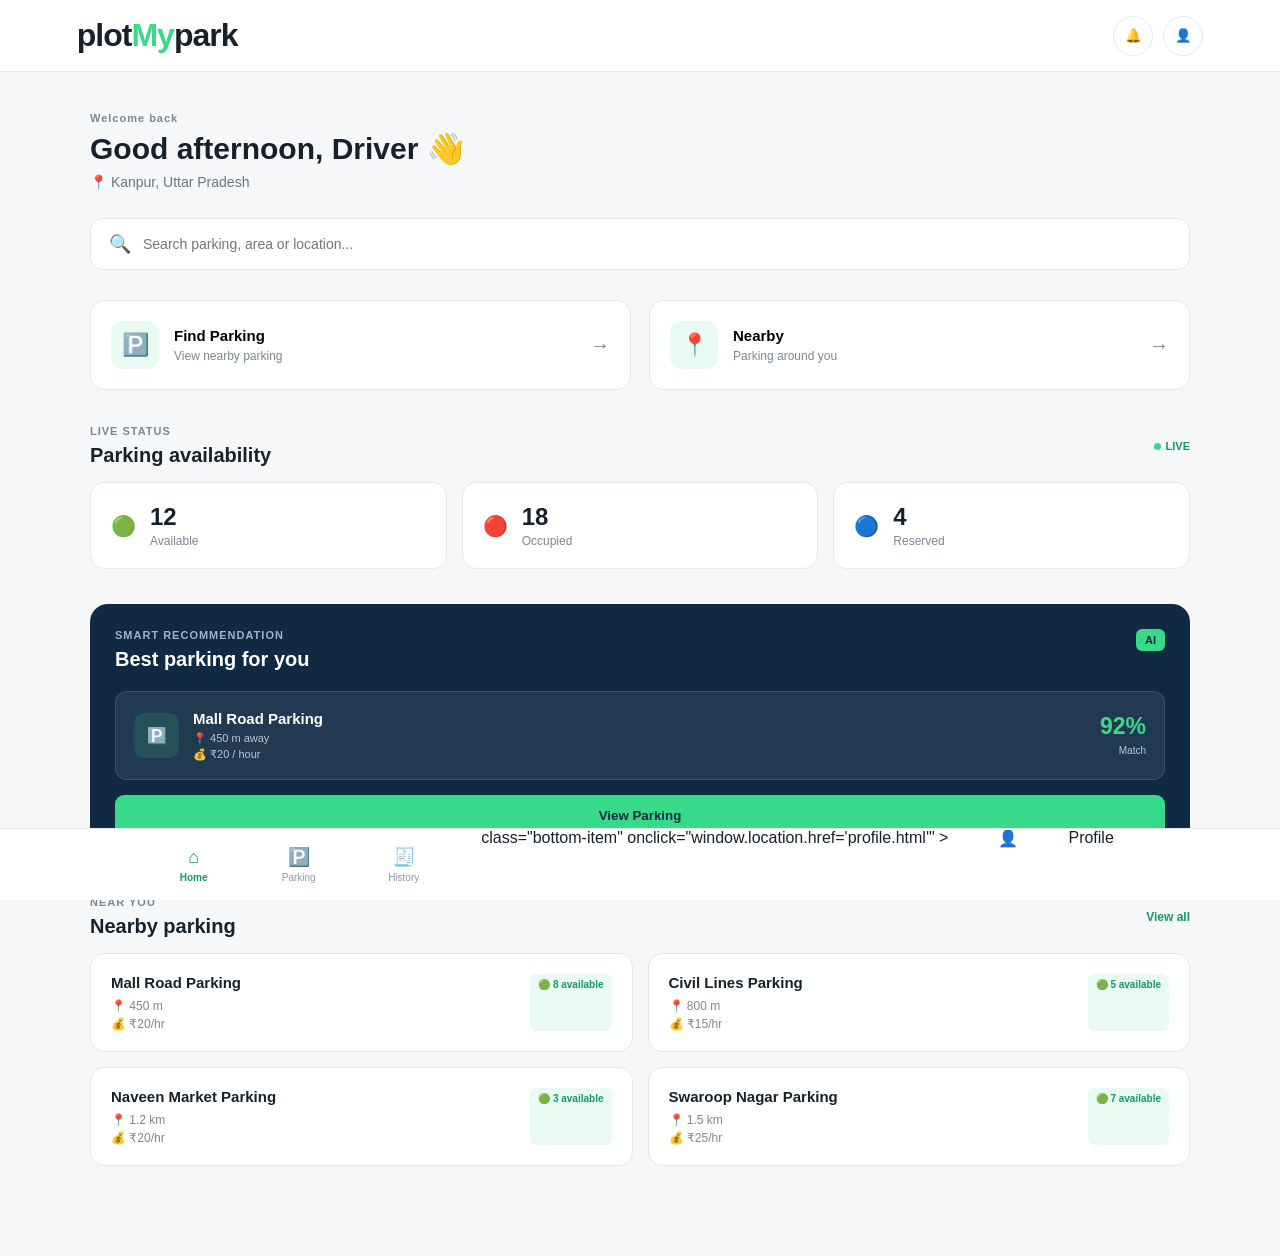
==== home.html @ 71b9c875 "Initial plotMypark frontend" ====
<!DOCTYPE html>
<html lang="en">
<head>
    <meta charset="UTF-8">
    <meta name="viewport" content="width=device-width, initial-scale=1.0">

    <title>plotMypark | Home</title>

    <link rel="stylesheet" href="css/style.css">
</head>

<body class="dashboard-body">

    <!-- TOP NAVBAR -->
    <header class="top-nav">

        <div class="logo">
            plot<span>My</span>park
        </div>

        <div class="nav-actions">
            <button class="icon-btn" title="Notifications">🔔</button>
            <button class="profile-btn" title="Profile">👤</button>
        </div>

    </header>


    <!-- MAIN CONTENT -->
    <main class="dashboard">

        <!-- GREETING -->
        <section class="welcome-section">

            <div>
                <p class="small-text">Welcome back</p>

                <h1>
                    Good afternoon, <span id="userName">Driver</span> 👋
                </h1>

                <p class="location">
                    📍 Kanpur, Uttar Pradesh
                </p>
            </div>

        </section>


        <!-- SEARCH -->
        <section class="search-section">

            <div class="search-box">

                <span>🔍</span>

                <input
                    type="text"
                    id="parkingSearch"
                    placeholder="Search parking, area or location..."
                >

            </div>

        </section>


        <!-- QUICK ACTIONS -->
        <section class="quick-actions">

            <button class="action-card" onclick="goToParking()">

                <div class="action-icon">🅿️</div>

                <div>
                    <h3>Find Parking</h3>
                    <p>View nearby parking</p>
                </div>

                <span class="arrow">→</span>

            </button>


            <button class="action-card">

                <div class="action-icon">📍</div>

                <div>
                    <h3>Nearby</h3>
                    <p>Parking around you</p>
                </div>

                <span class="arrow">→</span>

            </button>

        </section>


        <!-- LIVE STATUS -->
        <section>

            <div class="section-heading">

                <div>
                    <p class="small-text">LIVE STATUS</p>
                    <h2>Parking availability</h2>
                </div>

                <span class="live-indicator">
                    <span></span> LIVE
                </span>

            </div>


            <div class="status-grid">

                <div class="status-card available">

                    <div class="status-icon">🟢</div>

                    <div>
                        <strong id="availableCount">12</strong>
                        <p>Available</p>
                    </div>

                </div>


                <div class="status-card occupied">

                    <div class="status-icon">🔴</div>

                    <div>
                        <strong>18</strong>
                        <p>Occupied</p>
                    </div>

                </div>


                <div class="status-card reserved">

                    <div class="status-icon">🔵</div>

                    <div>
                        <strong>4</strong>
                        <p>Reserved</p>
                    </div>

                </div>

            </div>

        </section>


        <!-- SMART RECOMMENDATION -->
        <section class="recommendation">

            <div class="recommendation-header">

                <div>
                    <p class="small-text">SMART RECOMMENDATION</p>

                    <h2>Best parking for you</h2>
                </div>

                <span class="ai-badge">AI</span>

            </div>


            <div class="recommendation-card">

                <div class="parking-main">

                    <div class="parking-icon">
                        🅿️
                    </div>

                    <div>

                        <h3>Mall Road Parking</h3>

                        <p>📍 450 m away</p>

                        <p>💰 ₹20 / hour</p>

                    </div>

                </div>


                <div class="recommendation-score">

                    <strong>92%</strong>

                    <span>Match</span>

                </div>

            </div>


            <button
                class="primary-btn"
                onclick="viewParkingDetails()"
            >
                View Parking
            </button>

        </section>


        <!-- NEARBY PARKING -->
        <section>

            <div class="section-heading">

                <div>
                    <p class="small-text">NEAR YOU</p>
                    <h2>Nearby parking</h2>
                </div>

                <button
                    class="text-btn"
                    onclick="goToParking()"
                >
                    View all
                </button>

            </div>


            <div id="parkingList" class="parking-list">

                <!-- Parking cards generated by JavaScript -->

            </div>

        </section>

    </main>


    <!-- BOTTOM NAVIGATION -->
    <nav class="bottom-nav">

        <button class="bottom-item active">

            <span>⌂</span>
            <p>Home</p>

        </button>


        <button
            class="bottom-item"
            onclick="goToParking()"
        >

            <span>🅿️</span>
            <p>Parking</p>

        </button>


        <button
            class="bottom-item"
            onclick="activateNavAndNavigate(this, 'history.html')"
        >

            <span>🧾</span>
            <p>History</p>

        </button>

  class="bottom-item"
    onclick="window.location.href='profile.html'"
>
    <span>👤</span>
    <p>Profile</p>

        </button>

    </nav>


    <script src="js/app.js"></script>

</body>
</html>
---- css/style.css ----
* {
    margin: 0;
    padding: 0;
    box-sizing: border-box;
}

body {
    font-family: Arial, Helvetica, sans-serif;
    background: #f4f7f9;
    color: #17212b;
}

.login-container {
    min-height: 100vh;
    display: flex;
}


/* =========================
   LEFT BRAND SECTION
========================= */

.brand-section {
    width: 50%;
    min-height: 100vh;
    padding: 55px 70px;

    background: #102a43;
    color: white;

    display: flex;
    flex-direction: column;
    justify-content: space-between;
}

.logo {
    font-size: 32px;
    font-weight: 800;
    letter-spacing: -1px;
}

.logo span {
    color: #39d98a;
}

.brand-content {
    max-width: 520px;
}

.brand-content h1 {
    font-size: 55px;
    line-height: 1.08;
    margin-bottom: 25px;
}

.brand-content p {
    font-size: 17px;
    line-height: 1.7;
    color: #d5e2ec;
}

.parking-info {
    display: flex;
    gap: 15px;
}

.info-card {
    padding: 18px 22px;
    border: 1px solid rgba(255,255,255,0.15);
    border-radius: 12px;
    background: rgba(255,255,255,0.05);

    display: flex;
    flex-direction: column;
    gap: 6px;
}

.info-card strong {
    font-size: 20px;
}

.info-card span {
    font-size: 12px;
    color: #c5d4df;
}


/* =========================
   LOGIN SECTION
========================= */

.login-section {
    width: 50%;
    min-height: 100vh;

    display: flex;
    justify-content: center;
    align-items: center;

    padding: 30px;
    background: #ffffff;
}

.login-box {
    width: 100%;
    max-width: 430px;
}

.login-box h2 {
    font-size: 32px;
    margin-bottom: 8px;
}

.login-subtitle {
    color: #718096;
    margin-bottom: 32px;
}


/* =========================
   INPUTS
========================= */

.input-group {
    margin-bottom: 20px;
}

.input-group label {
    display: block;
    font-size: 14px;
    font-weight: 600;
    margin-bottom: 8px;
}

.input-group input {
    width: 100%;
    padding: 14px 15px;

    border: 1px solid #d9e2ec;
    border-radius: 9px;

    font-size: 14px;
    outline: none;

    transition: 0.2s;
}

.input-group input:focus {
    border-color: #39d98a;
    box-shadow: 0 0 0 3px rgba(57, 217, 138, 0.12);
}


/* =========================
   OPTIONS
========================= */

.login-options {
    display: flex;
    justify-content: space-between;
    align-items: center;

    margin-bottom: 25px;

    font-size: 13px;
}

.remember {
    display: flex;
    gap: 7px;
    align-items: center;
}

.login-options a,
.register-text a {
    color: #159a63;
    text-decoration: none;
    font-weight: 600;
}


/* =========================
   BUTTONS
========================= */

.login-btn,
.demo-btn {
    width: 100%;
    padding: 14px;

    border-radius: 9px;

    font-size: 15px;
    font-weight: 700;

    cursor: pointer;
}

.login-btn {
    border: none;
    background: #39d98a;
    color: #102a43;
}

.login-btn:hover {
    background: #2bc47a;
}

.demo-btn {
    border: 1px solid #d9e2ec;
    background: white;
    color: #17212b;
}

.demo-btn:hover {
    background: #f5f8fa;
}


/* =========================
   DIVIDER
========================= */

.divider {
    display: flex;
    align-items: center;
    gap: 12px;

    margin: 25px 0;

    color: #9aa7b2;
    font-size: 13px;
}

.divider::before,
.divider::after {
    content: "";
    height: 1px;
    background: #e5e9ed;
    flex: 1;
}


/* =========================
   REGISTER
========================= */

.register-text {
    text-align: center;
    margin-top: 25px;

    font-size: 14px;
    color: #718096;
}


/* =========================
   RESPONSIVE
========================= */

@media (max-width: 850px) {

    .login-container {
        flex-direction: column;
    }

    .brand-section {
        width: 100%;
        min-height: auto;
        padding: 35px;
        gap: 50px;
    }

    .brand-content h1 {
        font-size: 40px;
    }

    .login-section {
        width: 100%;
    }
}


@media (max-width: 500px) {

    .brand-section {
        padding: 25px;
    }

    .parking-info {
        flex-direction: column;
    }

    .brand-content h1 {
        font-size: 34px;
    }

    .login-section {
        padding: 25px 20px;
    }
}
/* =====================================
   PLOT MYPARK DASHBOARD
===================================== */

.dashboard-body {
    background: #f5f7f9;
    min-height: 100vh;
    padding-bottom: 90px;
}


/* TOP NAV */

.top-nav {
    height: 72px;
    background: white;

    padding: 0 6%;

    display: flex;
    align-items: center;
    justify-content: space-between;

    border-bottom: 1px solid #e8edf1;
}

.nav-actions {
    display: flex;
    gap: 10px;
}

.icon-btn,
.profile-btn {
    width: 40px;
    height: 40px;

    border-radius: 50%;

    border: 1px solid #e5e9ed;
    background: white;

    cursor: pointer;
}


/* DASHBOARD */

.dashboard {
    width: min(1100px, 92%);
    margin: auto;

    padding-top: 40px;
}


/* WELCOME */

.welcome-section {
    margin-bottom: 28px;
}

.small-text {
    color: #7b8794;

    font-size: 11px;
    font-weight: 700;

    letter-spacing: 1px;

    margin-bottom: 7px;
}

.welcome-section h1 {
    font-size: 30px;
    margin-bottom: 8px;
}

.location {
    color: #687783;
    font-size: 14px;
}


/* SEARCH */

.search-section {
    margin-bottom: 30px;
}

.search-box {
    background: white;

    border: 1px solid #e0e6eb;
    border-radius: 12px;

    height: 52px;

    display: flex;
    align-items: center;

    padding: 0 18px;

    gap: 12px;
}

.search-box span {
    font-size: 18px;
}

.search-box input {
    border: none;
    outline: none;

    width: 100%;

    font-size: 14px;

    background: transparent;
}


/* QUICK ACTIONS */

.quick-actions {
    display: grid;

    grid-template-columns: 1fr 1fr;

    gap: 18px;

    margin-bottom: 35px;
}

.action-card {
    background: white;

    border: 1px solid #e3e8ec;

    border-radius: 14px;

    padding: 20px;

    display: flex;
    align-items: center;

    gap: 15px;

    text-align: left;

    cursor: pointer;

    transition: 0.2s;
}

.action-card:hover {
    transform: translateY(-2px);

    box-shadow: 0 8px 25px rgba(16, 42, 67, 0.08);
}

.action-icon {
    width: 48px;
    height: 48px;

    border-radius: 12px;

    background: #e9faf2;

    display: flex;
    align-items: center;
    justify-content: center;

    font-size: 22px;
}

.action-card h3 {
    font-size: 15px;

    margin-bottom: 5px;
}

.action-card p {
    color: #7b8794;

    font-size: 12px;
}

.arrow {
    margin-left: auto;

    font-size: 20px;

    color: #7b8794;
}


/* SECTION HEADINGS */

.section-heading {
    display: flex;

    justify-content: space-between;
    align-items: center;

    margin-bottom: 15px;
}

.section-heading h2 {
    font-size: 20px;
}

.live-indicator {
    font-size: 11px;

    font-weight: 700;

    color: #159a63;

    display: flex;

    align-items: center;

    gap: 5px;
}

.live-indicator span {
    width: 7px;
    height: 7px;

    background: #39d98a;

    border-radius: 50%;
}


/* STATUS CARDS */

.status-grid {
    display: grid;

    grid-template-columns:
        repeat(3, 1fr);

    gap: 15px;

    margin-bottom: 35px;
}

.status-card {
    background: white;

    border-radius: 14px;

    padding: 20px;

    display: flex;

    align-items: center;

    gap: 14px;

    border: 1px solid #e5e9ed;
}

.status-icon {
    font-size: 20px;
}

.status-card strong {
    display: block;

    font-size: 24px;

    margin-bottom: 3px;
}

.status-card p {
    color: #7b8794;

    font-size: 12px;
}


/* RECOMMENDATION */

.recommendation {
    background: #102a43;

    color: white;

    border-radius: 18px;

    padding: 25px;

    margin-bottom: 35px;
}

.recommendation-header {
    display: flex;

    align-items: flex-start;

    justify-content: space-between;

    margin-bottom: 20px;
}

.recommendation-header .small-text {
    color: #9fb3c8;
}

.recommendation-header h2 {
    font-size: 20px;
}

.ai-badge {
    background: #39d98a;

    color: #102a43;

    font-size: 11px;

    font-weight: 800;

    padding: 5px 9px;

    border-radius: 6px;
}

.recommendation-card {
    background: rgba(255,255,255,0.08);

    border: 1px solid rgba(255,255,255,0.12);

    border-radius: 12px;

    padding: 18px;

    display: flex;

    justify-content: space-between;

    align-items: center;

    margin-bottom: 15px;
}

.parking-main {
    display: flex;

    align-items: center;

    gap: 14px;
}

.parking-icon {
    width: 45px;
    height: 45px;

    border-radius: 10px;

    background: rgba(57,217,138,0.15);

    display: flex;

    align-items: center;
    justify-content: center;
}

.parking-main h3 {
    font-size: 15px;

    margin-bottom: 5px;
}

.parking-main p {
    font-size: 11px;

    color: #b7c8d7;

    margin-top: 3px;
}

.recommendation-score {
    text-align: right;
}

.recommendation-score strong {
    display: block;

    font-size: 23px;

    color: #39d98a;
}

.recommendation-score span {
    color: #b7c8d7;

    font-size: 10px;
}

.primary-btn {
    width: 100%;

    border: none;

    background: #39d98a;

    color: #102a43;

    padding: 13px;

    border-radius: 9px;

    font-weight: 700;

    cursor: pointer;
}


/* NEARBY PARKING */

.text-btn {
    border: none;

    background: none;

    color: #159a63;

    font-size: 12px;

    font-weight: 700;

    cursor: pointer;
}

.parking-list {
    display: grid;

    grid-template-columns:
        repeat(2, 1fr);

    gap: 15px;
}

.parking-card {
    background: white;

    border: 1px solid #e3e8ec;

    border-radius: 14px;

    padding: 20px;

    display: flex;

    justify-content: space-between;

    gap: 15px;
}

.parking-card h3 {
    font-size: 15px;

    margin-bottom: 8px;
}

.parking-card p {
    color: #7b8794;

    font-size: 12px;

    margin-top: 4px;
}

.available-badge {
    color: #159a63;

    background: #e9faf2;

    padding: 5px 8px;

    border-radius: 6px;

    font-size: 10px;

    font-weight: 700;

    white-space: nowrap;
}


/* BOTTOM NAVIGATION */

.bottom-nav {
    position: fixed;

    bottom: 0;
    left: 0;

    width: 100%;

    height: 72px;

    background: white;

    border-top: 1px solid #e5e9ed;

    display: flex;

    justify-content: center;

    gap: 50px;

    z-index: 100;
}

.bottom-item {
    border: none;

    background: transparent;

    color: #8b98a5;

    cursor: pointer;

    min-width: 55px;
}

.bottom-item span {
    display: block;

    font-size: 18px;

    margin-bottom: 4px;
}

.bottom-item p {
    font-size: 10px;
}

.bottom-item.active {
    color: #159a63;

    font-weight: 700;
}


/* RESPONSIVE */

@media (max-width: 700px) {

    .dashboard {
        width: 92%;

        padding-top: 25px;
    }

    .welcome-section h1 {
        font-size: 25px;
    }

    .quick-actions {
        grid-template-columns: 1fr;
    }

    .status-grid {
        grid-template-columns: 1fr 1fr 1fr;
    }

    .status-card {
        padding: 14px;

        flex-direction: column;

        align-items: flex-start;

        gap: 8px;
    }

    .status-card strong {
        font-size: 20px;
    }

    .parking-list {
        grid-template-columns: 1fr;
    }

    .bottom-nav {
        gap: 25px;
    }
}


@media (max-width: 450px) {

    .status-grid {
        gap: 8px;
    }

    .status-card {
        padding: 12px 8px;
    }

    .status-card strong {
        font-size: 18px;
    }

    .status-card p {
        font-size: 10px;
    }

    .bottom-nav {
        gap: 12px;
    }
}
/* =====================================
   PARKING MAP PAGE
===================================== */

.parking-page {
    width: min(1100px, 92%);
    margin: auto;
    padding-top: 35px;
    padding-bottom: 30px;
}

.parking-page-header {
    display: flex;
    justify-content: space-between;
    align-items: flex-start;
    margin-bottom: 25px;
}

.parking-page-header h1 {
    font-size: 32px;
    margin-bottom: 8px;
}

.page-description {
    color: #718096;
    font-size: 14px;
}


/* SEARCH */

.parking-search {
    height: 52px;

    background: white;

    border: 1px solid #dfe6eb;

    border-radius: 12px;

    display: flex;
    align-items: center;

    gap: 12px;

    padding: 0 18px;

    margin-bottom: 20px;
}

.parking-search input {
    border: none;
    outline: none;

    width: 100%;

    font-size: 14px;
}


/* MAP */

.map-container {
    background: white;

    border: 1px solid #e1e7eb;

    border-radius: 18px;

    overflow: hidden;

    margin-bottom: 25px;
}

.map-header {
    padding: 18px 20px;

    display: flex;

    align-items: center;

    justify-content: space-between;

    border-bottom: 1px solid #edf0f2;
}

.map-header strong {
    font-size: 15px;
}

.map-header p {
    color: #8996a3;

    font-size: 11px;

    margin-top: 4px;
}

.location-btn {
    border: 1px solid #dce4e9;

    background: white;

    padding: 9px 12px;

    border-radius: 8px;

    cursor: pointer;

    font-size: 12px;
}


/* FAKE MAP */

.parking-map {
    height: 450px;

    background:
        linear-gradient(
            90deg,
            rgba(255,255,255,0.45) 1px,
            transparent 1px
        ),
        linear-gradient(
            rgba(255,255,255,0.45) 1px,
            transparent 1px
        ),
        #dce7df;

    background-size: 40px 40px;

    position: relative;

    overflow: hidden;
}


/* ROADS */

.road {
    position: absolute;

    background: #aeb8bd;
}

.horizontal-road {
    width: 100%;
    height: 90px;

    top: 180px;
    left: 0;
}

.vertical-road {
    width: 100px;
    height: 100%;

    left: 48%;
    top: 0;
}


/* PARKING SPOTS */

.parking-spot {
    position: absolute;

    width: 105px;
    height: 70px;

    border: 4px solid white;

    border-radius: 10px;

    color: white;

    cursor: pointer;

    display: flex;

    flex-direction: column;

    justify-content: center;

    align-items: center;

    gap: 4px;

    box-shadow: 0 5px 15px rgba(0,0,0,0.12);

    transition: 0.2s;

    z-index: 5;
}

.parking-spot:hover {
    transform: scale(1.06);
}

.parking-spot strong {
    font-size: 18px;
}

.parking-spot span {
    font-size: 9px;

    font-weight: 700;
}


/* POSITIONING */

.parking-spot:nth-of-type(1) {
    top: 70px;
    left: 20%;
}

.parking-spot:nth-of-type(2) {
    top: 70px;
    right: 15%;
}

.parking-spot:nth-of-type(3) {
    bottom: 65px;
    left: 20%;
}

.parking-spot:nth-of-type(4) {
    bottom: 65px;
    right: 15%;
}


/* STATUS */

.available-spot {
    background: #27ae60;
}

.occupied-spot {
    background: #e74c3c;
}

.reserved-spot {
    background: #2980b9;
}


/* ROAD LABEL */

.road-label {
    position: absolute;

    background: rgba(255,255,255,0.85);

    padding: 7px 12px;

    border-radius: 6px;

    font-size: 11px;

    color: #4a5568;

    z-index: 3;
}

.road-label-one {
    top: 210px;
    left: 10px;
}

.road-label-two {
    top: 210px;
    right: 10px;
}


/* LEGEND */

.map-legend {
    padding: 15px 20px;

    display: flex;

    gap: 25px;

    flex-wrap: wrap;

    border-top: 1px solid #edf0f2;

    font-size: 11px;

    color: #687783;
}

.map-legend div {
    display: flex;

    align-items: center;

    gap: 6px;
}

.legend-dot {
    width: 9px;
    height: 9px;

    border-radius: 50%;
}

.available-dot {
    background: #27ae60;
}

.occupied-dot {
    background: #e74c3c;
}

.reserved-dot {
    background: #2980b9;
}

.blocked-dot {
    background: #5d6770;
}


/* SELECTED PARKING */

.selected-parking {
    background: white;

    border: 1px solid #dfe6eb;

    border-radius: 14px;

    padding: 20px;

    margin-bottom: 25px;

    display: flex;

    align-items: center;

    justify-content: space-between;
}

.selected-parking h2 {
    font-size: 19px;

    margin-bottom: 6px;
}

.selected-parking p:last-child {
    color: #159a63;

    font-size: 12px;

    font-weight: 700;
}

.hidden {
    display: none;
}

.small-btn {
    width: auto;

    padding: 11px 20px;
}


/* NEARBY */

.nearby-section {
    margin-bottom: 50px;
}

.parking-location-list {
    display: grid;

    grid-template-columns: 1fr 1fr;

    gap: 15px;
}

.location-card {
    background: white;

    border: 1px solid #e2e8ed;

    border-radius: 14px;

    padding: 20px;

    display: flex;

    justify-content: space-between;

    gap: 15px;
}

.location-card h3 {
    font-size: 15px;

    margin-bottom: 8px;
}

.location-card p {
    color: #7b8794;

    font-size: 12px;

    margin-top: 4px;
}


/* RESPONSIVE MAP */

@media (max-width: 700px) {

    .parking-page-header h1 {
        font-size: 26px;
    }

    .parking-map {
        height: 380px;
    }

    .parking-spot {
        width: 85px;
        height: 60px;
    }

    .parking-spot:nth-of-type(1) {
        left: 8%;
    }

    .parking-spot:nth-of-type(2) {
        right: 8%;
    }

    .parking-spot:nth-of-type(3) {
        left: 8%;
    }

    .parking-spot:nth-of-type(4) {
        right: 8%;
    }

    .parking-location-list {
        grid-template-columns: 1fr;
    }
}
/* =====================================
   PARKING DETAILS
===================================== */

.details-page {
    width: min(800px, 92%);
    margin: auto;

    padding-top: 35px;
    padding-bottom: 40px;
}

.back-btn {
    border: none;
    background: transparent;

    color: #159a63;

    font-size: 13px;
    font-weight: 700;

    cursor: pointer;

    margin-bottom: 25px;
}

.details-header {
    display: flex;

    justify-content: space-between;
    align-items: flex-start;

    margin-bottom: 25px;
}

.details-header h1 {
    font-size: 32px;
    margin-bottom: 8px;
}

.details-location {
    color: #718096;
    font-size: 13px;
}

.status-badge {
    background: #e9faf2;
    color: #159a63;

    padding: 8px 12px;

    border-radius: 8px;

    font-size: 11px;
    font-weight: 800;
}


/* DETAILS CARD */

.details-card {
    background: white;

    border: 1px solid #e1e7eb;

    border-radius: 18px;

    padding: 28px;
}


/* VISUAL */

.parking-visual {
    display: flex;

    align-items: center;

    gap: 18px;

    padding-bottom: 25px;

    border-bottom: 1px solid #edf0f2;
}

.big-parking-icon {
    width: 65px;
    height: 65px;

    border-radius: 15px;

    background: #e9faf2;

    color: #159a63;

    display: flex;

    align-items: center;
    justify-content: center;

    font-size: 27px;
    font-weight: 800;
}

.parking-visual h2 {
    font-size: 19px;

    margin-bottom: 5px;
}

.parking-visual p {
    color: #7b8794;

    font-size: 12px;
}


/* INFORMATION */

.parking-information {
    display: grid;

    grid-template-columns: 1fr 1fr;

    gap: 1px;

    background: #edf0f2;

    margin: 25px 0;

    border: 1px solid #edf0f2;

    border-radius: 12px;

    overflow: hidden;
}

.detail-item {
    background: white;

    padding: 18px;

    display: flex;

    align-items: center;

    gap: 12px;
}

.detail-icon {
    font-size: 20px;
}

.detail-item small {
    display: block;

    color: #8a97a4;

    font-size: 10px;

    margin-bottom: 5px;
}

.detail-item strong {
    display: block;

    font-size: 14px;
}

.green-text {
    color: #159a63;
}


/* AI */

.ai-recommendation {
    background: #f0faf5;

    border: 1px solid #d7f1e4;

    border-radius: 12px;

    padding: 18px;

    margin-bottom: 22px;
}

.ai-title {
    color: #159a63;

    font-weight: 800;

    font-size: 13px;

    margin-bottom: 8px;
}

.ai-title span {
    margin-right: 5px;
}

.ai-recommendation p {
    color: #536471;

    font-size: 12px;

    line-height: 1.6;
}


/* RESERVE */

.reserve-btn {
    width: 100%;

    border: none;

    background: #39d98a;

    color: #102a43;

    padding: 15px;

    border-radius: 10px;

    font-size: 14px;

    font-weight: 800;

    cursor: pointer;

    transition: 0.2s;
}

.reserve-btn:hover {
    background: #2bc47a;
}

.reservation-note {
    text-align: center;

    color: #8996a3;

    font-size: 10px;

    margin-top: 10px;
}


/* MOBILE */

@media (max-width: 600px) {

    .details-header {
        flex-direction: column;

        gap: 15px;
    }

    .details-header h1 {
        font-size: 26px;
    }

    .details-card {
        padding: 20px;
    }

    .parking-information {
        grid-template-columns: 1fr;
    }
}
/* =====================================
   RESERVATION PAGE
===================================== */

.reservation-page {
    width: min(700px, 92%);
    margin: auto;

    padding-top: 40px;
    padding-bottom: 40px;
}


/* SUCCESS */

.reservation-success {
    text-align: center;

    margin-bottom: 28px;
}

.success-icon {
    width: 58px;
    height: 58px;

    margin: 0 auto 15px;

    border-radius: 50%;

    background: #39d98a;
    color: #102a43;

    display: flex;
    align-items: center;
    justify-content: center;

    font-size: 28px;
    font-weight: 800;
}

.reservation-success .small-text {
    color: #159a63;
}

.reservation-success h1 {
    font-size: 28px;

    margin-bottom: 8px;
}

.reservation-success > p:last-child {
    color: #718096;

    font-size: 13px;
}


/* RESERVATION CARD */

.reservation-card {
    background: white;

    border: 1px solid #e1e7eb;

    border-radius: 18px;

    padding: 25px;

    margin-bottom: 20px;
}

.reservation-top {
    display: flex;

    align-items: flex-start;

    justify-content: space-between;

    gap: 15px;

    padding-bottom: 20px;

    border-bottom: 1px solid #edf0f2;
}

.reservation-top h2 {
    font-size: 21px;

    margin-bottom: 7px;
}

.reservation-location {
    color: #718096;

    font-size: 12px;
}

.reserved-badge {
    background: #eaf4fb;

    color: #2980b9;

    padding: 8px 11px;

    border-radius: 8px;

    font-size: 10px;

    font-weight: 800;

    white-space: nowrap;
}


/* TIMER */

.timer-box {
    text-align: center;

    background: #f7fafb;

    border-radius: 14px;

    padding: 20px;

    margin: 20px 0;
}

.timer-box p {
    color: #718096;

    font-size: 12px;

    margin-bottom: 5px;
}

#countdown {
    font-size: 38px;

    font-weight: 800;

    color: #102a43;

    letter-spacing: 2px;

    margin-bottom: 5px;
}

.timer-box > span {
    color: #8996a3;

    font-size: 10px;
}


/* BOOKING DETAILS */

.booking-details {
    display: grid;

    grid-template-columns: 1fr 1fr;

    gap: 1px;

    background: #edf0f2;

    border: 1px solid #edf0f2;

    border-radius: 12px;

    overflow: hidden;

    margin-bottom: 20px;
}

.booking-item {
    background: white;

    padding: 15px;
}

.booking-item span {
    display: block;

    color: #8996a3;

    font-size: 10px;

    margin-bottom: 5px;
}

.booking-item strong {
    font-size: 13px;
}


/* NAVIGATION */

.navigation-btn {
    width: 100%;

    border: none;

    background: #39d98a;

    color: #102a43;

    padding: 14px;

    border-radius: 10px;

    font-size: 14px;

    font-weight: 800;

    cursor: pointer;

    margin-bottom: 10px;
}

.navigation-btn:hover {
    background: #2bc47a;
}


/* CANCEL */

.cancel-btn {
    width: 100%;

    border: none;

    background: transparent;

    color: #d64545;

    padding: 10px;

    font-size: 12px;

    font-weight: 700;

    cursor: pointer;
}


/* INFO */

.reservation-info {
    background: #f0faf5;

    border: 1px solid #d7f1e4;

    border-radius: 12px;

    padding: 17px;
}

.info-title {
    color: #159a63;

    font-weight: 800;

    font-size: 12px;

    margin-bottom: 7px;
}

.reservation-info p {
    color: #536471;

    font-size: 11px;

    line-height: 1.6;
}


/* MOBILE */

@media (max-width: 600px) {

    .reservation-success h1 {
        font-size: 24px;
    }

    .reservation-card {
        padding: 20px;
    }

    .reservation-top {
        flex-direction: column;
    }

    .booking-details {
        grid-template-columns: 1fr;
    }
}
/* =====================================
   NAVIGATION PAGE
===================================== */

.navigation-page {
    width: min(850px, 92%);
    margin: auto;

    padding-top: 35px;
    padding-bottom: 40px;
}

.navigation-header {
    display: flex;

    justify-content: space-between;
    align-items: flex-start;

    margin-bottom: 20px;
}

.navigation-header h1 {
    font-size: 30px;

    margin-bottom: 7px;
}

.navigation-header p:last-child {
    color: #718096;

    font-size: 13px;
}

.navigation-status {
    background: #eaf4fb;

    color: #2980b9;

    padding: 8px 11px;

    border-radius: 8px;

    font-size: 10px;

    font-weight: 800;
}


/* MAP */

.navigation-map {
    height: 430px;

    position: relative;

    overflow: hidden;

    border-radius: 18px;

    background:
        linear-gradient(
            90deg,
            rgba(255,255,255,0.5) 1px,
            transparent 1px
        ),
        linear-gradient(
            rgba(255,255,255,0.5) 1px,
            transparent 1px
        ),
        #dce7df;

    background-size: 40px 40px;

    border: 1px solid #d7e0e5;

    margin-bottom: 20px;
}


/* ROADS */

.nav-road {
    position: absolute;

    background: #aeb8bd;

    border-radius: 4px;
}

.nav-road-1 {
    width: 100%;

    height: 80px;

    top: 170px;
}

.nav-road-2 {
    height: 100%;

    width: 75px;

    left: 55%;

    transform: rotate(18deg);
}

.nav-road-3 {
    width: 70%;

    height: 55px;

    top: 55px;

    left: -5%;

    transform: rotate(-10deg);
}


/* ROUTE */

.route-line {
    position: absolute;

    width: 8px;

    height: 270px;

    background: #39d98a;

    border-radius: 10px;

    left: 42%;

    top: 100px;

    transform: rotate(-25deg);

    z-index: 4;

    box-shadow:
        0 0 0 4px rgba(57,217,138,0.15);
}


/* MAP POINTS */

.map-point {
    position: absolute;

    z-index: 10;

    display: flex;

    flex-direction: column;

    align-items: center;

    gap: 3px;
}

.map-point span {
    width: 38px;
    height: 38px;

    border-radius: 50%;

    display: flex;

    align-items: center;
    justify-content: center;

    background: white;

    box-shadow:
        0 5px 15px rgba(0,0,0,0.15);

    font-size: 18px;
}

.map-point small {
    background: white;

    padding: 4px 7px;

    border-radius: 5px;

    font-size: 9px;

    font-weight: 700;
}

.start-point {
    left: 18%;
    bottom: 75px;
}

.start-point span {
    color: #2980b9;
}

.destination-point {
    right: 18%;
    top: 65px;
}

.destination-point span {
    color: #e74c3c;
}


/* LOCATION LABEL */

.map-location-label {
    position: absolute;

    left: 20px;
    top: 20px;

    background: rgba(255,255,255,0.9);

    padding: 8px 12px;

    border-radius: 7px;

    font-size: 11px;

    color: #4a5568;

    z-index: 10;
}


/* TRIP INFO */

.trip-info {
    background: white;

    border: 1px solid #e1e7eb;

    border-radius: 15px;

    padding: 20px;

    margin-bottom: 18px;
}

.destination-info {
    display: flex;

    align-items: center;

    gap: 15px;

    padding-bottom: 18px;

    border-bottom: 1px solid #edf0f2;
}

.destination-icon {
    width: 50px;
    height: 50px;

    border-radius: 12px;

    background: #e9faf2;

    display: flex;

    align-items: center;
    justify-content: center;

    font-size: 21px;
}

.destination-info h2 {
    font-size: 18px;

    margin-bottom: 4px;
}

.destination-info p:last-child {
    color: #718096;

    font-size: 11px;
}


/* TRIP STATS */

.trip-stats {
    display: grid;

    grid-template-columns: repeat(3, 1fr);

    padding-top: 18px;
}

.trip-stats div {
    text-align: center;

    border-right: 1px solid #edf0f2;
}

.trip-stats div:last-child {
    border-right: none;
}

.trip-stats strong {
    display: block;

    font-size: 18px;

    margin-bottom: 4px;
}

.trip-stats span {
    color: #8996a3;

    font-size: 10px;
}


/* ARRIVAL */

.arrival-card {
    background: #102a43;

    color: white;

    border-radius: 15px;

    padding: 20px;

    display: flex;

    justify-content: space-between;

    align-items: center;

    gap: 20px;

    margin-bottom: 15px;
}

.arrival-card .small-text {
    color: #9fb3c8;
}

.arrival-card h3 {
    font-size: 16px;

    margin-bottom: 6px;
}

.arrival-card p:last-child {
    color: #b7c8d7;

    font-size: 11px;

    line-height: 1.5;

    max-width: 450px;
}

.arrival-btn {
    border: none;

    background: #39d98a;

    color: #102a43;

    padding: 12px 18px;

    border-radius: 9px;

    font-weight: 800;

    font-size: 12px;

    cursor: pointer;

    white-space: nowrap;
}


/* END */

.cancel-navigation {
    width: 100%;

    border: none;

    background: transparent;

    color: #d64545;

    padding: 10px;

    font-size: 12px;

    font-weight: 700;

    cursor: pointer;
}


/* MOBILE */

@media (max-width: 600px) {

    .navigation-header {
        flex-direction: column;

        gap: 12px;
    }

    .navigation-header h1 {
        font-size: 25px;
    }

    .navigation-map {
        height: 360px;
    }

    .arrival-card {
        flex-direction: column;

        align-items: flex-start;
    }

    .arrival-btn {
        width: 100%;
    }
}
/* =====================================
   HISTORY PAGE
===================================== */

.history-page {
    width: min(900px, 92%);
    margin: auto;

    padding-top: 35px;
    padding-bottom: 50px;
}

.history-header {
    margin-bottom: 25px;
}

.history-header h1 {
    font-size: 30px;
    margin-bottom: 7px;
}

.history-header p:last-child {
    color: #718096;
    font-size: 13px;
}


/* SUMMARY */

.history-summary {
    display: grid;

    grid-template-columns: repeat(3, 1fr);

    gap: 15px;

    margin-bottom: 30px;
}

.summary-card {
    background: white;

    border: 1px solid #e1e7eb;

    border-radius: 14px;

    padding: 18px;

    display: flex;

    align-items: center;

    gap: 13px;
}

.summary-card > span {
    width: 42px;
    height: 42px;

    border-radius: 10px;

    background: #e9faf2;

    display: flex;

    align-items: center;
    justify-content: center;

    font-size: 18px;
}

.summary-card strong {
    display: block;

    font-size: 18px;

    margin-bottom: 3px;
}

.summary-card small {
    color: #8996a3;

    font-size: 10px;
}


/* HISTORY */

.history-section {
    margin-bottom: 40px;
}

.history-card {
    background: white;

    border: 1px solid #e1e7eb;

    border-radius: 14px;

    padding: 20px;

    margin-top: 13px;

    display: flex;

    justify-content: space-between;

    align-items: center;

    gap: 15px;
}

.history-main {
    display: flex;

    align-items: center;

    gap: 14px;
}

.history-icon {
    width: 48px;
    height: 48px;

    border-radius: 11px;

    background: #e9faf2;

    display: flex;

    align-items: center;
    justify-content: center;

    font-size: 19px;
}

.history-main h3 {
    font-size: 15px;

    margin-bottom: 5px;
}

.history-main p {
    color: #7b8794;

    font-size: 11px;

    margin-top: 3px;
}

.history-right {
    display: flex;

    flex-direction: column;

    align-items: flex-end;

    gap: 8px;
}

.history-right strong {
    font-size: 15px;
}

.completed-badge {
    background: #e9faf2;

    color: #159a63;

    padding: 6px 9px;

    border-radius: 7px;

    font-size: 9px;

    font-weight: 800;
}


/* EMPTY */

.empty-history {
    text-align: center;

    background: white;

    border: 1px dashed #d8e0e5;

    border-radius: 15px;

    padding: 45px 20px;

    margin-top: 15px;
}

.empty-history > div {
    font-size: 35px;

    margin-bottom: 10px;
}

.empty-history h3 {
    font-size: 16px;

    margin-bottom: 7px;
}

.empty-history p {
    color: #8996a3;

    font-size: 11px;

    margin-bottom: 18px;
}


/* MOBILE */

@media (max-width: 650px) {

    .history-header h1 {
        font-size: 26px;
    }

    .history-summary {
        grid-template-columns: 1fr;
    }

    .history-card {
        align-items: flex-start;
    }

    .history-right {
        align-items: flex-end;
    }
}
/* =====================================
   PROFILE PAGE
===================================== */

.profile-page {
    width: min(700px, 92%);
    margin: auto;

    padding-top: 40px;
    padding-bottom: 50px;
}

.profile-header {
    display: flex;
    align-items: center;
    gap: 18px;

    background: white;
    border: 1px solid #e1e7eb;

    border-radius: 16px;

    padding: 25px;

    margin-bottom: 18px;
}

.profile-avatar {
    width: 65px;
    height: 65px;

    border-radius: 50%;

    background: #e9faf2;
    color: #159a63;

    display: flex;
    align-items: center;
    justify-content: center;

    font-size: 25px;
    font-weight: 800;
}

.profile-header h1 {
    font-size: 22px;
    margin-bottom: 5px;
}

.profile-header p:last-child {
    color: #718096;
    font-size: 12px;
}

.profile-card {
    background: white;

    border: 1px solid #e1e7eb;

    border-radius: 16px;

    overflow: hidden;

    margin-bottom: 18px;
}

.profile-row {
    display: flex;
    align-items: center;

    gap: 15px;

    padding: 18px;

    border-bottom: 1px solid #edf0f2;
}

.profile-row:last-child {
    border-bottom: none;
}

.profile-row > span {
    width: 40px;
    height: 40px;

    border-radius: 9px;

    background: #f3f7f8;

    display: flex;
    align-items: center;
    justify-content: center;
}

.profile-row small {
    display: block;

    color: #8996a3;

    font-size: 10px;

    margin-bottom: 4px;
}

.profile-row strong {
    font-size: 13px;
}

.logout-btn {
    width: 100%;

    border: 1px solid #f0cccc;

    background: white;

    color: #d64545;

    padding: 13px;

    border-radius: 10px;

    font-size: 12px;

    font-weight: 700;

    cursor: pointer;
}
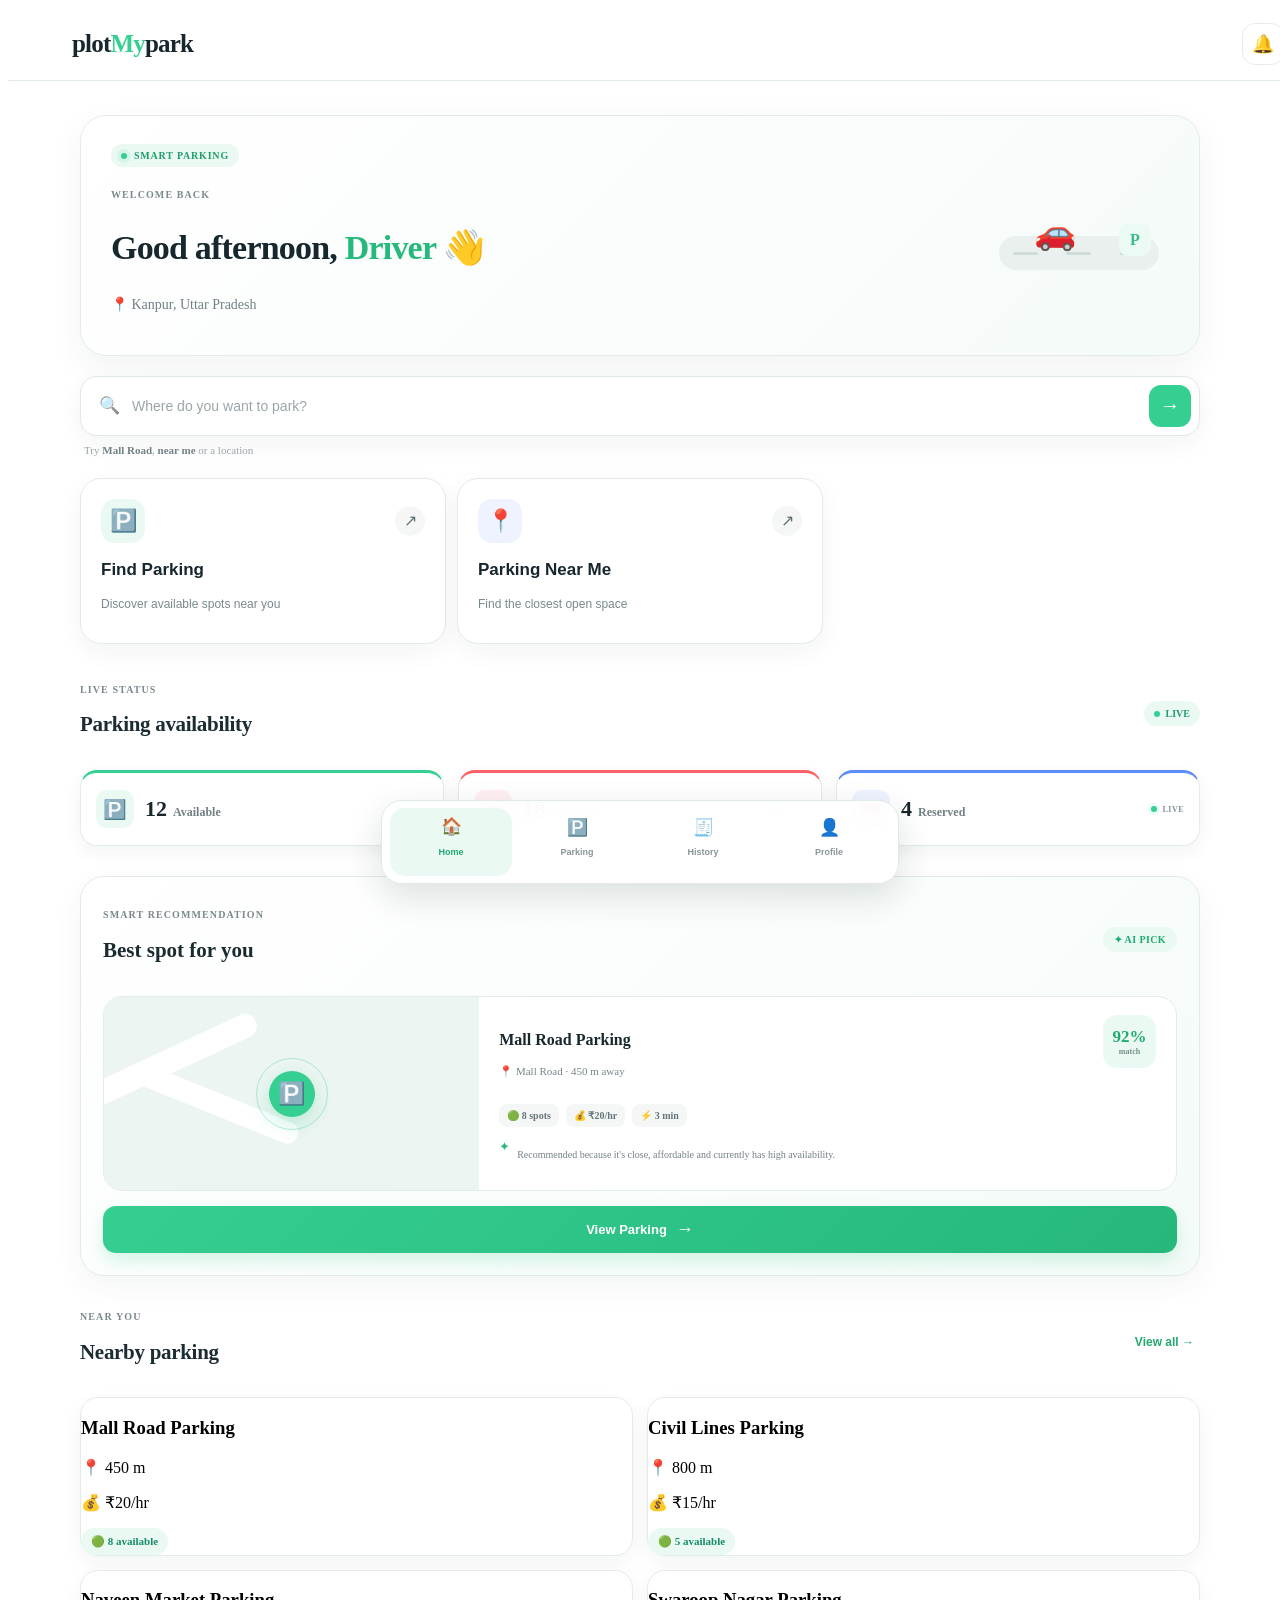
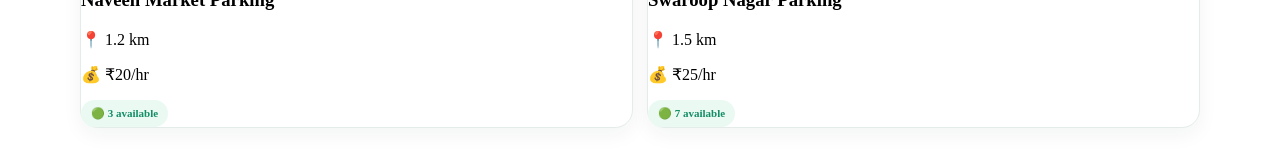
==== commit 2337e611: "Update plotMypark dashboard and owner features" ====
--- a/home.html
+++ b/home.html
@@ -1,295 +1,910 @@
 <!DOCTYPE html>
 <html lang="en">
+
 <head>
+
     <meta charset="UTF-8">
-    <meta name="viewport" content="width=device-width, initial-scale=1.0">
+
+    <meta
+        name="viewport"
+        content="width=device-width, initial-scale=1.0"
+    >
 
     <title>plotMypark | Home</title>
 
-    <link rel="stylesheet" href="css/style.css">
+    <link
+        rel="stylesheet"
+        href="css/style.css"
+    >
+
 </head>
 
+
 <body class="dashboard-body">
 
-    <!-- TOP NAVBAR -->
+
+    <!-- =================================================
+         TOP NAVBAR
+         ================================================= -->
+
     <header class="top-nav">
 
         <div class="logo">
             plot<span>My</span>park
         </div>
 
+
         <div class="nav-actions">
-            <button class="icon-btn" title="Notifications">🔔</button>
-            <button class="profile-btn" title="Profile">👤</button>
+
+            <button
+                class="icon-btn"
+                title="Notifications"
+                onclick="showNotification()"
+            >
+                🔔
+            </button>
+
+
+            <button
+                class="profile-btn"
+                title="Profile"
+                onclick="window.location.href='profile.html'"
+            >
+                👤
+            </button>
+
         </div>
 
     </header>
 
 
-    <!-- MAIN CONTENT -->
+
+    <!-- =================================================
+         MAIN DASHBOARD
+         ================================================= -->
+
     <main class="dashboard">
 
-        <!-- GREETING -->
-        <section class="welcome-section">
-
-            <div>
-                <p class="small-text">Welcome back</p>
+
+        <!-- =================================================
+             WELCOME SECTION
+             ================================================= -->
+
+        <section class="welcome-section premium-welcome">
+
+            <div class="welcome-content">
+
+                <div class="welcome-tag">
+
+                    <span class="pulse-dot"></span>
+
+                    SMART PARKING
+
+                </div>
+
+
+                <p class="small-text">
+                    WELCOME BACK
+                </p>
+
 
                 <h1>
-                    Good afternoon, <span id="userName">Driver</span> 👋
+
+                    Good afternoon,
+                    <span id="userName">
+                        Driver
+                    </span>
+
+                    👋
+
                 </h1>
+
 
                 <p class="location">
                     📍 Kanpur, Uttar Pradesh
                 </p>
+
             </div>
 
+
+            <!-- Small parking animation -->
+
+            <div class="welcome-car">
+
+                <div class="car-road">
+
+                    <span></span>
+                    <span></span>
+                    <span></span>
+
+                </div>
+
+
+                <div class="car-animation">
+                    🚗
+                </div>
+
+
+                <div class="parking-mark">
+                    P
+                </div>
+
+            </div>
+
         </section>
 
 
-        <!-- SEARCH -->
-        <section class="search-section">
+
+        <!-- =================================================
+             SEARCH
+             ================================================= -->
+
+        <section class="search-section premium-search">
 
             <div class="search-box">
 
-                <span>🔍</span>
+                <span class="search-icon">
+                    🔍
+                </span>
+
 
                 <input
                     type="text"
                     id="parkingSearch"
-                    placeholder="Search parking, area or location..."
+                    placeholder="Where do you want to park?"
+                    autocomplete="off"
                 >
 
+
+                <button
+                    class="search-action"
+                    onclick="goToParking()"
+                    title="Find parking"
+                >
+                    →
+                </button>
+
             </div>
 
+
+            <p class="search-hint">
+
+                Try
+                <strong>Mall Road</strong>,
+                <strong>near me</strong>
+                or a location
+
+            </p>
+
         </section>
 
 
-        <!-- QUICK ACTIONS -->
-        <section class="quick-actions">
-
-            <button class="action-card" onclick="goToParking()">
-
-                <div class="action-icon">🅿️</div>
+
+        <!-- =================================================
+             QUICK ACTIONS
+             ================================================= -->
+
+        <section class="quick-actions premium-actions">
+
+
+            <!-- FIND PARKING -->
+
+            <button
+                class="action-card find-action"
+                onclick="goToParking()"
+            >
+
+                <div class="action-card-top">
+
+                    <div class="action-icon">
+                        🅿️
+                    </div>
+
+
+                    <span class="action-arrow">
+                        ↗
+                    </span>
+
+                </div>
+
+
+                <div class="action-card-content">
+
+                    <h3>
+                        Find Parking
+                    </h3>
+
+
+                    <p>
+                        Discover available spots near you
+                    </p>
+
+                </div>
+
+            </button>
+
+
+
+            <!-- PARKING NEAR ME -->
+
+            <button
+                class="action-card nearby-action"
+                onclick="goToParking()"
+            >
+
+                <div class="action-card-top">
+
+                    <div class="action-icon">
+                        📍
+                    </div>
+
+
+                    <span class="action-arrow">
+                        ↗
+                    </span>
+
+                </div>
+
+
+                <div class="action-card-content">
+
+                    <h3>
+                        Parking Near Me
+                    </h3>
+
+
+                    <p>
+                        Find the closest open space
+                    </p>
+
+                </div>
+
+            </button>
+
+        </section>
+
+
+
+        <!-- =================================================
+             LIVE PARKING STATUS
+             ================================================= -->
+
+        <section>
+
+
+            <div class="section-heading">
 
                 <div>
-                    <h3>Find Parking</h3>
-                    <p>View nearby parking</p>
-                </div>
-
-                <span class="arrow">→</span>
-
-            </button>
-
-
-            <button class="action-card">
-
-                <div class="action-icon">📍</div>
+
+                    <p class="small-text">
+                        LIVE STATUS
+                    </p>
+
+
+                    <h2>
+                        Parking availability
+                    </h2>
+
+                </div>
+
+
+                <span class="live-indicator">
+
+                    <span></span>
+
+                    LIVE
+
+                </span>
+
+            </div>
+
+
+
+            <!-- COMPACT STATUS CARDS -->
+
+            <div class="compact-status-grid">
+
+
+                <!-- AVAILABLE -->
+
+                <div
+                    class="compact-status-card available-card"
+                >
+
+                    <div class="compact-status-icon">
+                        🅿️
+                    </div>
+
+
+                    <div class="compact-status-content">
+
+                        <strong
+                            id="availableCount"
+                            class="compact-status-number parking-counter"
+                            data-target="12"
+                        >
+                            0
+                        </strong>
+
+
+                        <span class="compact-status-label">
+                            Available
+                        </span>
+
+                    </div>
+
+
+                    <div class="compact-live">
+
+                        <span class="compact-live-dot"></span>
+
+                        LIVE
+
+                    </div>
+
+                </div>
+
+
+
+                <!-- OCCUPIED -->
+
+                <div
+                    class="compact-status-card occupied-card"
+                >
+
+                    <div class="compact-status-icon">
+                        🚗
+                    </div>
+
+
+                    <div class="compact-status-content">
+
+                        <strong
+                            class="compact-status-number parking-counter"
+                            data-target="18"
+                        >
+                            0
+                        </strong>
+
+
+                        <span class="compact-status-label">
+                            Occupied
+                        </span>
+
+                    </div>
+
+
+                    <div class="compact-live">
+
+                        <span class="compact-live-dot"></span>
+
+                        LIVE
+
+                    </div>
+
+                </div>
+
+
+
+                <!-- RESERVED -->
+
+                <div
+                    class="compact-status-card reserved-card"
+                >
+
+                    <div class="compact-status-icon">
+                        🎟️
+                    </div>
+
+
+                    <div class="compact-status-content">
+
+                        <strong
+                            class="compact-status-number parking-counter"
+                            data-target="4"
+                        >
+                            0
+                        </strong>
+
+
+                        <span class="compact-status-label">
+                            Reserved
+                        </span>
+
+                    </div>
+
+
+                    <div class="compact-live">
+
+                        <span class="compact-live-dot"></span>
+
+                        LIVE
+
+                    </div>
+
+                </div>
+
+            </div>
+
+        </section>
+
+
+
+        <!-- =================================================
+             AI RECOMMENDATION
+             ================================================= -->
+
+        <section class="recommendation premium-recommendation">
+
+
+            <div class="recommendation-header">
 
                 <div>
-                    <h3>Nearby</h3>
-                    <p>Parking around you</p>
-                </div>
-
-                <span class="arrow">→</span>
-
-            </button>
-
-        </section>
-
-
-        <!-- LIVE STATUS -->
-        <section>
-
-            <div class="section-heading">
-
-                <div>
-                    <p class="small-text">LIVE STATUS</p>
-                    <h2>Parking availability</h2>
-                </div>
-
-                <span class="live-indicator">
-                    <span></span> LIVE
+
+                    <p class="small-text">
+                        SMART RECOMMENDATION
+                    </p>
+
+
+                    <h2>
+                        Best spot for you
+                    </h2>
+
+                </div>
+
+
+                <span class="ai-badge">
+                    ✦ AI PICK
                 </span>
 
             </div>
 
 
-            <div class="status-grid">
-
-                <div class="status-card available">
-
-                    <div class="status-icon">🟢</div>
-
-                    <div>
-                        <strong id="availableCount">12</strong>
-                        <p>Available</p>
-                    </div>
-
-                </div>
-
-
-                <div class="status-card occupied">
-
-                    <div class="status-icon">🔴</div>
-
-                    <div>
-                        <strong>18</strong>
-                        <p>Occupied</p>
-                    </div>
-
-                </div>
-
-
-                <div class="status-card reserved">
-
-                    <div class="status-icon">🔵</div>
-
-                    <div>
-                        <strong>4</strong>
-                        <p>Reserved</p>
+
+            <!-- RECOMMENDATION CARD -->
+
+            <div class="recommendation-card">
+
+
+                <!-- MINI MAP -->
+
+                <div class="recommendation-map">
+
+                    <div class="map-road road-one"></div>
+
+                    <div class="map-road road-two"></div>
+
+
+                    <div class="map-pin main-pin">
+                        🅿️
+                    </div>
+
+
+                    <div class="map-pulse"></div>
+
+                </div>
+
+
+
+                <!-- INFORMATION -->
+
+                <div class="recommendation-info">
+
+
+                    <div class="parking-title-row">
+
+                        <div>
+
+                            <h3>
+                                Mall Road Parking
+                            </h3>
+
+
+                            <p class="parking-location">
+                                📍 Mall Road · 450 m away
+                            </p>
+
+                        </div>
+
+
+                        <span class="match-score">
+
+                            92%
+
+                            <small>
+                                match
+                            </small>
+
+                        </span>
+
+                    </div>
+
+
+
+                    <div class="parking-meta">
+
+                        <span>
+                            🟢 8 spots
+                        </span>
+
+
+                        <span>
+                            💰 ₹20/hr
+                        </span>
+
+
+                        <span>
+                            ⚡ 3 min
+                        </span>
+
+                    </div>
+
+
+
+                    <div class="ai-reason">
+
+                        <span>
+                            ✦
+                        </span>
+
+
+                        <p>
+
+                            Recommended because it's close,
+                            affordable and currently has
+                            high availability.
+
+                        </p>
+
                     </div>
 
                 </div>
 
             </div>
 
-        </section>
-
-
-        <!-- SMART RECOMMENDATION -->
-        <section class="recommendation">
-
-            <div class="recommendation-header">
-
-                <div>
-                    <p class="small-text">SMART RECOMMENDATION</p>
-
-                    <h2>Best parking for you</h2>
-                </div>
-
-                <span class="ai-badge">AI</span>
-
-            </div>
-
-
-            <div class="recommendation-card">
-
-                <div class="parking-main">
-
-                    <div class="parking-icon">
-                        🅿️
-                    </div>
-
-                    <div>
-
-                        <h3>Mall Road Parking</h3>
-
-                        <p>📍 450 m away</p>
-
-                        <p>💰 ₹20 / hour</p>
-
-                    </div>
-
-                </div>
-
-
-                <div class="recommendation-score">
-
-                    <strong>92%</strong>
-
-                    <span>Match</span>
-
-                </div>
-
-            </div>
 
 
             <button
-                class="primary-btn"
+                class="primary-btn recommendation-btn"
                 onclick="viewParkingDetails()"
             >
+
                 View Parking
+
+                <span>
+                    →
+                </span>
+
             </button>
 
         </section>
 
 
-        <!-- NEARBY PARKING -->
-        <section>
+
+        <!-- =================================================
+             NEARBY PARKING
+             ================================================= -->
+
+        <section class="nearby-section">
+
 
             <div class="section-heading">
 
                 <div>
-                    <p class="small-text">NEAR YOU</p>
-                    <h2>Nearby parking</h2>
-                </div>
+
+                    <p class="small-text">
+                        NEAR YOU
+                    </p>
+
+
+                    <h2>
+                        Nearby parking
+                    </h2>
+
+                </div>
+
 
                 <button
                     class="text-btn"
                     onclick="goToParking()"
                 >
-                    View all
+                    View all →
                 </button>
 
             </div>
 
 
-            <div id="parkingList" class="parking-list">
-
-                <!-- Parking cards generated by JavaScript -->
+            <div
+                id="parkingList"
+                class="parking-list"
+            >
+
+                <!--
+                    Parking cards will be
+                    generated by app.js
+                -->
 
             </div>
 
         </section>
 
+
     </main>
 
 
-    <!-- BOTTOM NAVIGATION -->
+
+    <!-- =================================================
+         BOTTOM NAVIGATION
+         ================================================= -->
+
     <nav class="bottom-nav">
 
-        <button class="bottom-item active">
-
-            <span>⌂</span>
-            <p>Home</p>
+
+        <!-- HOME -->
+
+        <button
+            class="bottom-item active"
+            onclick="window.location.href='home.html'"
+        >
+
+            <span>
+                🏠
+            </span>
+
+            <p>
+                Home
+            </p>
 
         </button>
 
+
+
+        <!-- PARKING -->
 
         <button
             class="bottom-item"
             onclick="goToParking()"
         >
 
-            <span>🅿️</span>
-            <p>Parking</p>
+            <span>
+                🅿️
+            </span>
+
+            <p>
+                Parking
+            </p>
 
         </button>
 
+
+
+        <!-- HISTORY -->
 
         <button
             class="bottom-item"
-            onclick="activateNavAndNavigate(this, 'history.html')"
+            onclick="window.location.href='history.html'"
         >
 
-            <span>🧾</span>
-            <p>History</p>
+            <span>
+                🧾
+            </span>
+
+            <p>
+                History
+            </p>
 
         </button>
 
-  class="bottom-item"
-    onclick="window.location.href='profile.html'"
->
-    <span>👤</span>
-    <p>Profile</p>
+
+
+        <!-- PROFILE -->
+
+        <button
+            class="bottom-item"
+            onclick="window.location.href='profile.html'"
+        >
+
+            <span>
+                👤
+            </span>
+
+            <p>
+                Profile
+            </p>
 
         </button>
 
+
     </nav>
 
 
+
+    <!-- =================================================
+         APP JAVASCRIPT
+         ================================================= -->
+
     <script src="js/app.js"></script>
 
+
+
+    <!-- =================================================
+         NOTIFICATION
+         ================================================= -->
+
+    <script>
+
+        function showNotification() {
+
+            alert(
+                "🔔 You're all caught up! No new notifications."
+            );
+
+        }
+
+    </script>
+
+
+
+    <!-- =================================================
+         SEARCH ENTER
+         ================================================= -->
+
+    <script>
+
+        const searchInput =
+            document.getElementById(
+                "parkingSearch"
+            );
+
+
+        if (searchInput) {
+
+            searchInput.addEventListener(
+                "keydown",
+                function (event) {
+
+                    if (event.key === "Enter") {
+
+                        goToParking();
+
+                    }
+
+                }
+            );
+
+        }
+
+    </script>
+
+
+
+    <!-- =================================================
+         PARKING COUNTER ANIMATION
+         ================================================= -->
+
+    <script>
+
+        document.addEventListener(
+            "DOMContentLoaded",
+            function () {
+
+                const counters =
+                    document.querySelectorAll(
+                        ".parking-counter"
+                    );
+
+
+                counters.forEach(
+                    function (counter) {
+
+                        const target =
+                            Number(
+                                counter.dataset.target
+                            );
+
+
+                        let current = 0;
+
+
+                        const step =
+                            Math.max(
+                                1,
+                                Math.ceil(
+                                    target / 12
+                                )
+                            );
+
+
+                        const timer =
+                            setInterval(
+                                function () {
+
+                                    current += step;
+
+
+                                    if (
+                                        current >= target
+                                    ) {
+
+                                        current =
+                                            target;
+
+                                        clearInterval(
+                                            timer
+                                        );
+
+                                    }
+
+
+                                    counter.textContent =
+                                        current;
+
+                                },
+                                45
+                            );
+
+                    }
+                );
+
+            }
+        );
+
+    </script>
+
+
+
+    <!-- =================================================
+         SOFT GREEN CLICK EFFECT
+         ================================================= -->
+
+    <script>
+
+        document.addEventListener(
+            "click",
+            function (event) {
+
+
+                const card =
+                    event.target.closest(
+                        ".compact-status-card, " +
+                        ".action-card, " +
+                        ".recommendation-card"
+                    );
+
+
+                if (!card) return;
+
+
+                card.classList.remove(
+                    "dashboard-clicked"
+                );
+
+
+                void card.offsetWidth;
+
+
+                card.classList.add(
+                    "dashboard-clicked"
+                );
+
+
+                setTimeout(
+                    function () {
+
+                        card.classList.remove(
+                            "dashboard-clicked"
+                        );
+
+                    },
+                    600
+                );
+
+            }
+        );
+
+    </script>
+
+
 </body>
+
 </html>
--- a/css/style.css
+++ b/css/style.css
@@ -1,2740 +1,9886 @@
-* {
+/* =========================================================
+   plotMypark — PARKING PAGE
+   Clean + Compact + Interactive
+   ========================================================= */
+
+
+/* =========================================================
+   PAGE
+   ========================================================= */
+
+.parking-page {
+    width: min(1100px, 92%);
+    margin: 0 auto;
+    padding: 35px 0 110px;
+}
+
+
+/* =========================================================
+   HEADER
+   ========================================================= */
+
+.parking-page-header {
+    display: flex;
+    align-items: flex-end;
+    justify-content: space-between;
+    gap: 20px;
+    margin-bottom: 24px;
+}
+
+.parking-page-header h1 {
+    margin: 5px 0 6px;
+    font-size: clamp(32px, 4vw, 46px);
+    line-height: 1.05;
+    letter-spacing: -1px;
+}
+
+.page-description {
     margin: 0;
-    padding: 0;
+    color: #718096;
+    font-size: 15px;
+}
+
+
+/* =========================================================
+   SEARCH
+   ========================================================= */
+
+.parking-search {
+    width: 100%;
+    height: 54px;
+
+    display: flex;
+    align-items: center;
+    gap: 12px;
+
+    padding: 0 16px;
+
     box-sizing: border-box;
-}
-
-body {
-    font-family: Arial, Helvetica, sans-serif;
-    background: #f4f7f9;
-    color: #17212b;
-}
-
-.login-container {
-    min-height: 100vh;
-    display: flex;
-}
-
-
-/* =========================
-   LEFT BRAND SECTION
-========================= */
-
-.brand-section {
-    width: 50%;
-    min-height: 100vh;
-    padding: 55px 70px;
-
-    background: #102a43;
-    color: white;
-
-    display: flex;
-    flex-direction: column;
-    justify-content: space-between;
-}
-
-.logo {
-    font-size: 32px;
-    font-weight: 800;
-    letter-spacing: -1px;
-}
-
-.logo span {
-    color: #39d98a;
-}
-
-.brand-content {
-    max-width: 520px;
-}
-
-.brand-content h1 {
-    font-size: 55px;
-    line-height: 1.08;
-    margin-bottom: 25px;
-}
-
-.brand-content p {
-    font-size: 17px;
-    line-height: 1.7;
-    color: #d5e2ec;
-}
-
-.parking-info {
-    display: flex;
-    gap: 15px;
-}
-
-.info-card {
-    padding: 18px 22px;
-    border: 1px solid rgba(255,255,255,0.15);
-    border-radius: 12px;
-    background: rgba(255,255,255,0.05);
-
-    display: flex;
-    flex-direction: column;
-    gap: 6px;
-}
-
-.info-card strong {
-    font-size: 20px;
-}
-
-.info-card span {
-    font-size: 12px;
-    color: #c5d4df;
-}
-
-
-/* =========================
-   LOGIN SECTION
-========================= */
-
-.login-section {
-    width: 50%;
-    min-height: 100vh;
-
-    display: flex;
-    justify-content: center;
-    align-items: center;
-
-    padding: 30px;
+
     background: #ffffff;
-}
-
-.login-box {
-    width: 100%;
-    max-width: 430px;
-}
-
-.login-box h2 {
-    font-size: 32px;
-    margin-bottom: 8px;
-}
-
-.login-subtitle {
-    color: #718096;
-    margin-bottom: 32px;
-}
-
-
-/* =========================
-   INPUTS
-========================= */
-
-.input-group {
+
+    border: 1px solid #e5ebe8;
+    border-radius: 16px;
+
+    box-shadow:
+        0 8px 25px rgba(25, 45, 40, 0.06);
+
     margin-bottom: 20px;
-}
-
-.input-group label {
-    display: block;
-    font-size: 14px;
-    font-weight: 600;
-    margin-bottom: 8px;
-}
-
-.input-group input {
-    width: 100%;
-    padding: 14px 15px;
-
-    border: 1px solid #d9e2ec;
-    border-radius: 9px;
-
-    font-size: 14px;
-    outline: none;
-
-    transition: 0.2s;
-}
-
-.input-group input:focus {
-    border-color: #39d98a;
-    box-shadow: 0 0 0 3px rgba(57, 217, 138, 0.12);
-}
-
-
-/* =========================
-   OPTIONS
-========================= */
-
-.login-options {
-    display: flex;
-    justify-content: space-between;
-    align-items: center;
-
-    margin-bottom: 25px;
-
-    font-size: 13px;
-}
-
-.remember {
-    display: flex;
-    gap: 7px;
-    align-items: center;
-}
-
-.login-options a,
-.register-text a {
-    color: #159a63;
-    text-decoration: none;
-    font-weight: 600;
-}
-
-
-/* =========================
-   BUTTONS
-========================= */
-
-.login-btn,
-.demo-btn {
-    width: 100%;
-    padding: 14px;
-
-    border-radius: 9px;
-
-    font-size: 15px;
-    font-weight: 700;
-
-    cursor: pointer;
-}
-
-.login-btn {
-    border: none;
-    background: #39d98a;
-    color: #102a43;
-}
-
-.login-btn:hover {
-    background: #2bc47a;
-}
-
-.demo-btn {
-    border: 1px solid #d9e2ec;
-    background: white;
-    color: #17212b;
-}
-
-.demo-btn:hover {
-    background: #f5f8fa;
-}
-
-
-/* =========================
-   DIVIDER
-========================= */
-
-.divider {
-    display: flex;
-    align-items: center;
-    gap: 12px;
-
-    margin: 25px 0;
-
-    color: #9aa7b2;
-    font-size: 13px;
-}
-
-.divider::before,
-.divider::after {
-    content: "";
-    height: 1px;
-    background: #e5e9ed;
+
+    transition:
+        border-color .2s ease,
+        box-shadow .2s ease,
+        transform .2s ease;
+}
+
+.parking-search:focus-within {
+    border-color: #36c98f;
+
+    box-shadow:
+        0 0 0 4px rgba(54, 201, 143, .10),
+        0 10px 28px rgba(25, 45, 40, .07);
+}
+
+.parking-search > span {
+    font-size: 18px;
+}
+
+.parking-search input {
     flex: 1;
-}
-
-
-/* =========================
-   REGISTER
-========================= */
-
-.register-text {
-    text-align: center;
-    margin-top: 25px;
-
-    font-size: 14px;
-    color: #718096;
-}
-
-
-/* =========================
-   RESPONSIVE
-========================= */
-
-@media (max-width: 850px) {
-
-    .login-container {
-        flex-direction: column;
-    }
-
-    .brand-section {
-        width: 100%;
-        min-height: auto;
-        padding: 35px;
-        gap: 50px;
-    }
-
-    .brand-content h1 {
-        font-size: 40px;
-    }
-
-    .login-section {
-        width: 100%;
-    }
-}
-
-
-@media (max-width: 500px) {
-
-    .brand-section {
-        padding: 25px;
-    }
-
-    .parking-info {
-        flex-direction: column;
-    }
-
-    .brand-content h1 {
-        font-size: 34px;
-    }
-
-    .login-section {
-        padding: 25px 20px;
-    }
-}
-/* =====================================
-   PLOT MYPARK DASHBOARD
-===================================== */
-
-.dashboard-body {
-    background: #f5f7f9;
-    min-height: 100vh;
-    padding-bottom: 90px;
-}
-
-
-/* TOP NAV */
-
-.top-nav {
-    height: 72px;
-    background: white;
-
-    padding: 0 6%;
-
-    display: flex;
-    align-items: center;
-    justify-content: space-between;
-
-    border-bottom: 1px solid #e8edf1;
-}
-
-.nav-actions {
-    display: flex;
-    gap: 10px;
-}
-
-.icon-btn,
-.profile-btn {
-    width: 40px;
-    height: 40px;
-
-    border-radius: 50%;
-
-    border: 1px solid #e5e9ed;
-    background: white;
-
-    cursor: pointer;
-}
-
-
-/* DASHBOARD */
-
-.dashboard {
-    width: min(1100px, 92%);
-    margin: auto;
-
-    padding-top: 40px;
-}
-
-
-/* WELCOME */
-
-.welcome-section {
-    margin-bottom: 28px;
-}
-
-.small-text {
-    color: #7b8794;
-
-    font-size: 11px;
-    font-weight: 700;
-
-    letter-spacing: 1px;
-
-    margin-bottom: 7px;
-}
-
-.welcome-section h1 {
-    font-size: 30px;
-    margin-bottom: 8px;
-}
-
-.location {
-    color: #687783;
-    font-size: 14px;
-}
-
-
-/* SEARCH */
-
-.search-section {
-    margin-bottom: 30px;
-}
-
-.search-box {
-    background: white;
-
-    border: 1px solid #e0e6eb;
-    border-radius: 12px;
-
-    height: 52px;
-
-    display: flex;
-    align-items: center;
-
-    padding: 0 18px;
-
-    gap: 12px;
-}
-
-.search-box span {
-    font-size: 18px;
-}
-
-.search-box input {
+
     border: none;
     outline: none;
 
-    width: 100%;
-
-    font-size: 14px;
-
     background: transparent;
-}
-
-
-/* QUICK ACTIONS */
-
-.quick-actions {
-    display: grid;
-
-    grid-template-columns: 1fr 1fr;
-
-    gap: 18px;
-
-    margin-bottom: 35px;
-}
-
-.action-card {
-    background: white;
-
-    border: 1px solid #e3e8ec;
-
-    border-radius: 14px;
-
-    padding: 20px;
-
-    display: flex;
-    align-items: center;
+
+    font-size: 15px;
+    color: #17202a;
+}
+
+.parking-search input::placeholder {
+    color: #9aa7a3;
+}
+
+
+/* =========================================================
+   MAP CONTAINER
+   ========================================================= */
+
+.map-container {
+    background: #ffffff;
+
+    border: 1px solid #e5ebe8;
+    border-radius: 22px;
+
+    overflow: hidden;
+
+    box-shadow:
+        0 12px 35px rgba(25, 45, 40, .07);
+
+    margin-bottom: 22px;
+}
+
+
+/* =========================================================
+   MAP HEADER
+   ========================================================= */
+
+.map-header {
+    min-height: 64px;
+
+    display: flex;
+    align-items: center;
+    justify-content: space-between;
 
     gap: 15px;
 
-    text-align: left;
+    padding: 14px 18px;
+
+    border-bottom: 1px solid #edf1ef;
+
+    box-sizing: border-box;
+}
+
+.map-header strong {
+    display: block;
+
+    font-size: 16px;
+    color: #17202a;
+}
+
+.map-header p {
+    margin: 3px 0 0;
+
+    font-size: 12px;
+    color: #8a9893;
+}
+
+
+/* LOCATION BUTTON */
+
+.location-btn {
+    border: 1px solid #dce8e3;
+
+    background: #f5fbf8;
+
+    color: #16875d;
+
+    padding: 9px 13px;
+
+    border-radius: 11px;
+
+    font-size: 12px;
+    font-weight: 700;
 
     cursor: pointer;
 
-    transition: 0.2s;
-}
-
-.action-card:hover {
-    transform: translateY(-2px);
-
-    box-shadow: 0 8px 25px rgba(16, 42, 67, 0.08);
-}
-
-.action-icon {
-    width: 48px;
-    height: 48px;
-
-    border-radius: 12px;
-
-    background: #e9faf2;
-
-    display: flex;
-    align-items: center;
-    justify-content: center;
-
-    font-size: 22px;
-}
-
-.action-card h3 {
-    font-size: 15px;
-
-    margin-bottom: 5px;
-}
-
-.action-card p {
-    color: #7b8794;
-
-    font-size: 12px;
-}
-
-.arrow {
-    margin-left: auto;
-
-    font-size: 20px;
-
-    color: #7b8794;
-}
-
-
-/* SECTION HEADINGS */
-
-.section-heading {
-    display: flex;
-
-    justify-content: space-between;
-    align-items: center;
-
-    margin-bottom: 15px;
-}
-
-.section-heading h2 {
-    font-size: 20px;
-}
-
-.live-indicator {
-    font-size: 11px;
-
-    font-weight: 700;
-
-    color: #159a63;
-
-    display: flex;
-
-    align-items: center;
-
-    gap: 5px;
-}
-
-.live-indicator span {
-    width: 7px;
-    height: 7px;
-
-    background: #39d98a;
-
-    border-radius: 50%;
-}
-
-
-/* STATUS CARDS */
-
-.status-grid {
-    display: grid;
-
-    grid-template-columns:
-        repeat(3, 1fr);
-
-    gap: 15px;
-
-    margin-bottom: 35px;
-}
-
-.status-card {
-    background: white;
-
-    border-radius: 14px;
-
-    padding: 20px;
-
-    display: flex;
-
-    align-items: center;
-
-    gap: 14px;
-
-    border: 1px solid #e5e9ed;
-}
-
-.status-icon {
-    font-size: 20px;
-}
-
-.status-card strong {
-    display: block;
-
-    font-size: 24px;
-
-    margin-bottom: 3px;
-}
-
-.status-card p {
-    color: #7b8794;
-
-    font-size: 12px;
-}
-
-
-/* RECOMMENDATION */
-
-.recommendation {
-    background: #102a43;
-
-    color: white;
-
-    border-radius: 18px;
-
-    padding: 25px;
-
-    margin-bottom: 35px;
-}
-
-.recommendation-header {
-    display: flex;
-
-    align-items: flex-start;
-
-    justify-content: space-between;
-
-    margin-bottom: 20px;
-}
-
-.recommendation-header .small-text {
-    color: #9fb3c8;
-}
-
-.recommendation-header h2 {
-    font-size: 20px;
-}
-
-.ai-badge {
-    background: #39d98a;
-
-    color: #102a43;
-
-    font-size: 11px;
-
-    font-weight: 800;
-
-    padding: 5px 9px;
-
-    border-radius: 6px;
-}
-
-.recommendation-card {
-    background: rgba(255,255,255,0.08);
-
-    border: 1px solid rgba(255,255,255,0.12);
-
-    border-radius: 12px;
-
-    padding: 18px;
-
-    display: flex;
-
-    justify-content: space-between;
-
-    align-items: center;
-
-    margin-bottom: 15px;
-}
-
-.parking-main {
-    display: flex;
-
-    align-items: center;
-
-    gap: 14px;
-}
-
-.parking-icon {
-    width: 45px;
-    height: 45px;
-
-    border-radius: 10px;
-
-    background: rgba(57,217,138,0.15);
-
-    display: flex;
-
-    align-items: center;
-    justify-content: center;
-}
-
-.parking-main h3 {
-    font-size: 15px;
-
-    margin-bottom: 5px;
-}
-
-.parking-main p {
-    font-size: 11px;
-
-    color: #b7c8d7;
-
-    margin-top: 3px;
-}
-
-.recommendation-score {
-    text-align: right;
-}
-
-.recommendation-score strong {
-    display: block;
-
-    font-size: 23px;
-
-    color: #39d98a;
-}
-
-.recommendation-score span {
-    color: #b7c8d7;
-
-    font-size: 10px;
-}
-
-.primary-btn {
-    width: 100%;
-
-    border: none;
-
-    background: #39d98a;
-
-    color: #102a43;
-
-    padding: 13px;
-
-    border-radius: 9px;
-
-    font-weight: 700;
-
-    cursor: pointer;
-}
-
-
-/* NEARBY PARKING */
-
-.text-btn {
-    border: none;
-
-    background: none;
-
-    color: #159a63;
-
-    font-size: 12px;
-
-    font-weight: 700;
-
-    cursor: pointer;
-}
-
-.parking-list {
-    display: grid;
-
-    grid-template-columns:
-        repeat(2, 1fr);
-
-    gap: 15px;
-}
-
-.parking-card {
-    background: white;
-
-    border: 1px solid #e3e8ec;
-
-    border-radius: 14px;
-
-    padding: 20px;
-
-    display: flex;
-
-    justify-content: space-between;
-
-    gap: 15px;
-}
-
-.parking-card h3 {
-    font-size: 15px;
-
-    margin-bottom: 8px;
-}
-
-.parking-card p {
-    color: #7b8794;
-
-    font-size: 12px;
-
-    margin-top: 4px;
-}
-
-.available-badge {
-    color: #159a63;
-
-    background: #e9faf2;
-
-    padding: 5px 8px;
-
-    border-radius: 6px;
-
-    font-size: 10px;
-
-    font-weight: 700;
-
-    white-space: nowrap;
-}
-
-
-/* BOTTOM NAVIGATION */
-
-.bottom-nav {
-    position: fixed;
-
-    bottom: 0;
-    left: 0;
-
-    width: 100%;
-
-    height: 72px;
-
-    background: white;
-
-    border-top: 1px solid #e5e9ed;
-
-    display: flex;
-
-    justify-content: center;
-
-    gap: 50px;
-
-    z-index: 100;
-}
-
-.bottom-item {
-    border: none;
-
-    background: transparent;
-
-    color: #8b98a5;
-
-    cursor: pointer;
-
-    min-width: 55px;
-}
-
-.bottom-item span {
-    display: block;
-
-    font-size: 18px;
-
-    margin-bottom: 4px;
-}
-
-.bottom-item p {
-    font-size: 10px;
-}
-
-.bottom-item.active {
-    color: #159a63;
-
-    font-weight: 700;
-}
-
-
-/* RESPONSIVE */
-
-@media (max-width: 700px) {
-
-    .dashboard {
-        width: 92%;
-
-        padding-top: 25px;
-    }
-
-    .welcome-section h1 {
-        font-size: 25px;
-    }
-
-    .quick-actions {
-        grid-template-columns: 1fr;
-    }
-
-    .status-grid {
-        grid-template-columns: 1fr 1fr 1fr;
-    }
-
-    .status-card {
-        padding: 14px;
-
-        flex-direction: column;
-
-        align-items: flex-start;
-
-        gap: 8px;
-    }
-
-    .status-card strong {
-        font-size: 20px;
-    }
-
-    .parking-list {
-        grid-template-columns: 1fr;
-    }
-
-    .bottom-nav {
-        gap: 25px;
-    }
-}
-
-
-@media (max-width: 450px) {
-
-    .status-grid {
-        gap: 8px;
-    }
-
-    .status-card {
-        padding: 12px 8px;
-    }
-
-    .status-card strong {
-        font-size: 18px;
-    }
-
-    .status-card p {
-        font-size: 10px;
-    }
-
-    .bottom-nav {
-        gap: 12px;
-    }
-}
-/* =====================================
-   PARKING MAP PAGE
-===================================== */
-
-.parking-page {
-    width: min(1100px, 92%);
-    margin: auto;
-    padding-top: 35px;
-    padding-bottom: 30px;
-}
-
-.parking-page-header {
-    display: flex;
-    justify-content: space-between;
-    align-items: flex-start;
-    margin-bottom: 25px;
-}
-
-.parking-page-header h1 {
-    font-size: 32px;
-    margin-bottom: 8px;
-}
-
-.page-description {
-    color: #718096;
-    font-size: 14px;
-}
-
-
-/* SEARCH */
-
-.parking-search {
-    height: 52px;
-
-    background: white;
-
-    border: 1px solid #dfe6eb;
-
-    border-radius: 12px;
-
-    display: flex;
-    align-items: center;
-
-    gap: 12px;
-
-    padding: 0 18px;
-
-    margin-bottom: 20px;
-}
-
-.parking-search input {
-    border: none;
-    outline: none;
-
-    width: 100%;
-
-    font-size: 14px;
-}
-
-
-/* MAP */
-
-.map-container {
-    background: white;
-
-    border: 1px solid #e1e7eb;
-
-    border-radius: 18px;
+    transition:
+        transform .2s ease,
+        background .2s ease,
+        box-shadow .2s ease;
+}
+
+.location-btn:hover {
+    background: #e9f8f1;
+
+    transform: translateY(-1px);
+
+    box-shadow:
+        0 5px 14px rgba(54, 201, 143, .12);
+}
+
+.location-btn:active {
+    transform: scale(.97);
+}
+
+
+/* =========================================================
+   FAKE MAP
+   ========================================================= */
+
+.parking-map {
+    position: relative;
+
+    height: 330px;
 
     overflow: hidden;
-
-    margin-bottom: 25px;
-}
-
-.map-header {
-    padding: 18px 20px;
-
-    display: flex;
-
-    align-items: center;
-
-    justify-content: space-between;
-
-    border-bottom: 1px solid #edf0f2;
-}
-
-.map-header strong {
-    font-size: 15px;
-}
-
-.map-header p {
-    color: #8996a3;
-
-    font-size: 11px;
-
-    margin-top: 4px;
-}
-
-.location-btn {
-    border: 1px solid #dce4e9;
-
-    background: white;
-
-    padding: 9px 12px;
-
-    border-radius: 8px;
-
-    cursor: pointer;
-
-    font-size: 12px;
-}
-
-
-/* FAKE MAP */
-
-.parking-map {
-    height: 450px;
 
     background:
         linear-gradient(
-            90deg,
-            rgba(255,255,255,0.45) 1px,
+            135deg,
+            #edf5f1 25%,
+            #e6eee9 25%,
+            #e6eee9 50%,
+            #edf5f1 50%,
+            #edf5f1 75%,
+            #e6eee9 75%
+        );
+
+    background-size: 34px 34px;
+}
+
+
+/* subtle map grid */
+
+.parking-map::before {
+    content: "";
+
+    position: absolute;
+    inset: 0;
+
+    background:
+        linear-gradient(
+            rgba(255,255,255,.45) 1px,
             transparent 1px
         ),
         linear-gradient(
-            rgba(255,255,255,0.45) 1px,
+            90deg,
+            rgba(255,255,255,.45) 1px,
             transparent 1px
-        ),
-        #dce7df;
-
-    background-size: 40px 40px;
-
-    position: relative;
-
-    overflow: hidden;
-}
-
-
-/* ROADS */
+        );
+
+    background-size: 28px 28px;
+
+    pointer-events: none;
+}
+
+
+/* =========================================================
+   ROADS
+   ========================================================= */
 
 .road {
     position: absolute;
 
-    background: #aeb8bd;
+    background: #ffffff;
+
+    box-shadow:
+        0 2px 8px rgba(40, 55, 50, .08);
 }
 
 .horizontal-road {
-    width: 100%;
-    height: 90px;
-
-    top: 180px;
     left: 0;
+    right: 0;
+
+    top: 50%;
+
+    height: 62px;
+
+    transform: translateY(-50%);
 }
 
 .vertical-road {
-    width: 100px;
-    height: 100%;
-
-    left: 48%;
     top: 0;
-}
-
-
-/* PARKING SPOTS */
+    bottom: 0;
+
+    left: 50%;
+
+    width: 62px;
+
+    transform: translateX(-50%);
+}
+
+
+/* road markings */
+
+.horizontal-road::after {
+    content: "";
+
+    position: absolute;
+
+    left: 0;
+    right: 0;
+
+    top: 50%;
+
+    border-top:
+        2px dashed #cbd7d2;
+}
+
+.vertical-road::after {
+    content: "";
+
+    position: absolute;
+
+    top: 0;
+    bottom: 0;
+
+    left: 50%;
+
+    border-left:
+        2px dashed #cbd7d2;
+}
+
+
+/* =========================================================
+   PARKING SPOTS
+   ========================================================= */
 
 .parking-spot {
     position: absolute;
 
-    width: 105px;
-    height: 70px;
-
-    border: 4px solid white;
-
-    border-radius: 10px;
-
-    color: white;
+    z-index: 3;
+
+    width: 82px;
+    height: 82px;
+
+    display: flex;
+    flex-direction: column;
+    align-items: center;
+    justify-content: center;
+
+    gap: 3px;
+
+    border: 2px solid transparent;
+    border-radius: 15px;
 
     cursor: pointer;
 
-    display: flex;
-
-    flex-direction: column;
-
-    justify-content: center;
-
-    align-items: center;
-
-    gap: 4px;
-
-    box-shadow: 0 5px 15px rgba(0,0,0,0.12);
-
-    transition: 0.2s;
-
-    z-index: 5;
-}
-
-.parking-spot:hover {
-    transform: scale(1.06);
+    font-family: inherit;
+
+    transition:
+        transform .2s ease,
+        box-shadow .2s ease,
+        filter .2s ease;
 }
 
 .parking-spot strong {
     font-size: 18px;
+    line-height: 1;
+}
+
+.parking-spot span {
+    font-size: 8px;
+    font-weight: 800;
+    letter-spacing: .5px;
+}
+
+
+/* P1 */
+
+.parking-spot:nth-of-type(3) {
+    left: 17%;
+    top: 18%;
+}
+
+
+/* P2 */
+
+.parking-spot:nth-of-type(4) {
+    left: 65%;
+    top: 18%;
+}
+
+
+/* P3 */
+
+.parking-spot:nth-of-type(5) {
+    left: 17%;
+    bottom: 18%;
+}
+
+
+/* P4 */
+
+.parking-spot:nth-of-type(6) {
+    left: 65%;
+    bottom: 18%;
+}
+
+
+/* AVAILABLE */
+
+.available-spot {
+    background: #e9faf3;
+
+    border-color: #36c98f;
+
+    color: #11784f;
+
+    box-shadow:
+        0 7px 18px rgba(54, 201, 143, .15);
+}
+
+
+/* OCCUPIED */
+
+.occupied-spot {
+    background: #fff0f1;
+
+    border-color: #ff6268;
+
+    color: #c33e45;
+
+    cursor: not-allowed;
+
+    opacity: .82;
+}
+
+
+/* RESERVED */
+
+.reserved-spot {
+    background: #eef3ff;
+
+    border-color: #5d8df6;
+
+    color: #3767c9;
+
+    cursor: not-allowed;
+
+    opacity: .88;
+}
+
+
+/* hover available */
+
+.available-spot:hover {
+    transform: translateY(-4px) scale(1.04);
+
+    box-shadow:
+        0 12px 25px rgba(54, 201, 143, .22);
+}
+
+
+/* selected */
+
+.parking-spot.selected {
+    transform: translateY(-4px) scale(1.05);
+
+    box-shadow:
+        0 0 0 5px rgba(54, 201, 143, .15),
+        0 14px 28px rgba(54, 201, 143, .25);
+}
+
+
+/* =========================================================
+   ROAD LABELS
+   ========================================================= */
+
+.road-label {
+    position: absolute;
+
+    z-index: 2;
+
+    padding: 6px 10px;
+
+    background: rgba(255,255,255,.85);
+
+    border-radius: 8px;
+
+    font-size: 10px;
+    font-weight: 700;
+
+    color: #718078;
+
+    box-shadow:
+        0 4px 10px rgba(30, 45, 40, .06);
+}
+
+.road-label-one {
+    top: 10px;
+    left: 14px;
+}
+
+.road-label-two {
+    right: 14px;
+    bottom: 10px;
+}
+
+
+/* =========================================================
+   MAP LEGEND
+   ========================================================= */
+
+.map-legend {
+    display: flex;
+    align-items: center;
+    justify-content: center;
+
+    flex-wrap: wrap;
+
+    gap: 18px;
+
+    padding: 13px 15px;
+
+    background: #ffffff;
+
+    border-top: 1px solid #edf1ef;
+}
+
+.map-legend > div {
+    display: flex;
+    align-items: center;
+    gap: 6px;
+
+    font-size: 11px;
+
+    color: #697873;
+}
+
+.legend-dot {
+    width: 8px;
+    height: 8px;
+
+    border-radius: 50%;
+
+    display: inline-block;
+}
+
+.available-dot {
+    background: #36c98f;
+}
+
+.occupied-dot {
+    background: #ff6268;
+}
+
+.reserved-dot {
+    background: #5d8df6;
+}
+
+.blocked-dot {
+    background: #9ca7a3;
+}
+
+
+/* =========================================================
+   SELECTED PARKING
+   ========================================================= */
+
+.selected-parking {
+    display: flex;
+    align-items: center;
+    justify-content: space-between;
+
+    gap: 18px;
+
+    padding: 18px 20px;
+
+    margin-bottom: 25px;
+
+    background:
+        linear-gradient(
+            135deg,
+            #f2fbf7,
+            #ffffff
+        );
+
+    border: 1px solid #dceee6;
+
+    border-left: 4px solid #36c98f;
+
+    border-radius: 17px;
+
+    box-shadow:
+        0 8px 24px rgba(25,45,40,.06);
+
+    animation: selectedAppear .3s ease;
+}
+
+@keyframes selectedAppear {
+
+    from {
+        opacity: 0;
+        transform: translateY(5px);
+    }
+
+    to {
+        opacity: 1;
+        transform: translateY(0);
+    }
+
+}
+
+.selected-parking h2 {
+    margin: 3px 0 4px;
+
+    font-size: 21px;
+}
+
+.selected-parking p:last-child {
+    margin: 0;
+
+    color: #16875d;
+
+    font-size: 13px;
+
+    font-weight: 700;
+}
+
+.hidden {
+    display: none !important;
+}
+
+
+/* =========================================================
+   DETAILS BUTTON
+   ========================================================= */
+
+.small-btn {
+    min-width: 135px;
+
+    padding: 11px 16px !important;
+
+    border-radius: 12px !important;
+
+    font-size: 13px !important;
+}
+
+
+/* =========================================================
+   NEARBY PARKING LIST
+   ========================================================= */
+
+.parking-location-list {
+    display: grid;
+
+    grid-template-columns:
+        repeat(2, minmax(0, 1fr));
+
+    gap: 14px;
+
+    margin-top: 15px;
+}
+
+.location-card {
+    display: flex;
+
+    align-items: center;
+    justify-content: space-between;
+
+    gap: 15px;
+
+    padding: 17px 18px;
+
+    background: #ffffff;
+
+    border: 1px solid #e5ebe8;
+
+    border-radius: 17px;
+
+    box-shadow:
+        0 7px 20px rgba(25,45,40,.05);
+
+    transition:
+        transform .2s ease,
+        box-shadow .2s ease,
+        border-color .2s ease;
+}
+
+.location-card:hover {
+    transform: translateY(-3px);
+
+    border-color: #cce8dc;
+
+    box-shadow:
+        0 12px 28px rgba(25,45,40,.08);
+}
+
+.location-card h3 {
+    margin: 0 0 7px;
+
+    font-size: 15px;
+}
+
+.location-card p {
+    margin: 3px 0;
+
+    color: #7b8984;
+
+    font-size: 12px;
+}
+
+
+/* availability badge */
+
+.available-badge {
+    display: inline-flex;
+
+    align-items: center;
+
+    white-space: nowrap;
+
+    padding: 7px 10px;
+
+    border-radius: 10px;
+
+    background: #eaf9f3;
+
+    color: #138257;
+
+    font-size: 11px;
+
+    font-weight: 700;
+}
+
+
+/* =========================================================
+   GREEN CLICK EFFECT
+   ========================================================= */
+
+.parking-spot.dashboard-clicked,
+.location-card.dashboard-clicked {
+    animation: parkingClick .6s ease;
+}
+
+@keyframes parkingClick {
+
+    0% {
+        box-shadow:
+            0 0 0 0 rgba(54,201,143,.35);
+    }
+
+    45% {
+        box-shadow:
+            0 0 0 8px rgba(54,201,143,.10);
+    }
+
+    100% {
+        box-shadow:
+            0 0 0 0 rgba(54,201,143,0);
+    }
+
+}
+
+
+/* =========================================================
+   RESPONSIVE
+   ========================================================= */
+
+@media (max-width: 800px) {
+
+    .parking-page {
+        width: min(94%, 650px);
+
+        padding-top: 25px;
+    }
+
+    .parking-page-header {
+        align-items: flex-start;
+    }
+
+    .parking-page-header h1 {
+        font-size: 34px;
+    }
+
+    .parking-location-list {
+        grid-template-columns: 1fr;
+    }
+
+}
+
+
+@media (max-width: 600px) {
+
+    .parking-page-header {
+        flex-direction: column;
+
+        align-items: flex-start;
+
+        gap: 10px;
+    }
+
+    .parking-page-header h1 {
+        font-size: 31px;
+    }
+
+    .parking-map {
+        height: 300px;
+    }
+
+    .parking-spot {
+        width: 70px;
+        height: 70px;
+    }
+
+    .parking-spot strong {
+        font-size: 16px;
+    }
+
+    .parking-spot span {
+        font-size: 7px;
+    }
+
+    .parking-location-list {
+        grid-template-columns: 1fr;
+    }
+
+    .selected-parking {
+        align-items: flex-start;
+        flex-direction: column;
+    }
+
+    .small-btn {
+        width: 100%;
+    }
+
+}
+
+
+@media (max-width: 430px) {
+
+    .parking-page {
+        width: 94%;
+    }
+
+    .parking-map {
+        height: 280px;
+    }
+
+    .parking-spot {
+        width: 62px;
+        height: 62px;
+
+        border-radius: 12px;
+    }
+
+    .parking-spot strong {
+        font-size: 14px;
+    }
+
+    .parking-spot span {
+        font-size: 6px;
+    }
+
+    .parking-spot:nth-of-type(3) {
+        left: 12%;
+    }
+
+    .parking-spot:nth-of-type(4) {
+        left: 67%;
+    }
+
+    .parking-spot:nth-of-type(5) {
+        left: 12%;
+    }
+
+    .parking-spot:nth-of-type(6) {
+        left: 67%;
+    }
+
+    .map-legend {
+        gap: 10px;
+    }
+
+    .map-legend > div {
+        font-size: 10px;
+    }
+
+}
+
+/* =========================================================
+   2. TOP NAVIGATION
+   ========================================================= */
+
+.top-nav {
+    width: 100%;
+
+    height: 72px;
+
+    padding:
+        0 clamp(20px, 5vw, 70px);
+
+    display: flex;
+    align-items: center;
+    justify-content: space-between;
+
+    background: rgba(255, 255, 255, .92);
+
+    border-bottom:
+        1px solid rgba(220, 231, 228, .8);
+
+    position: sticky;
+    top: 0;
+    z-index: 100;
+
+    backdrop-filter: blur(14px);
+    -webkit-backdrop-filter: blur(14px);
+}
+
+
+/* LOGO */
+
+.logo {
+    font-size: 25px;
+
+    font-weight: 800;
+
+    letter-spacing: -.8px;
+
+    color: #17272d;
+}
+
+.logo span {
+    color: #35cf91;
+}
+
+
+/* NAV ACTIONS */
+
+.nav-actions {
+    display: flex;
+    align-items: center;
+
+    gap: 10px;
+}
+
+.icon-btn,
+.profile-btn {
+    width: 42px;
+    height: 42px;
+
+    border: 1px solid #e4ece9;
+
+    border-radius: 13px;
+
+    background: #ffffff;
+
+    display: flex;
+    align-items: center;
+    justify-content: center;
+
+    font-size: 18px;
+
+    transition:
+        transform .2s ease,
+        background .2s ease,
+        box-shadow .2s ease;
+}
+
+.icon-btn:hover,
+.profile-btn:hover {
+    transform: translateY(-2px);
+
+    background: #f0faf6;
+
+    box-shadow:
+        0 7px 18px rgba(25, 50, 44, .08);
+}
+
+
+/* =========================================================
+   3. MAIN DASHBOARD
+   ========================================================= */
+
+.dashboard {
+    width: min(1120px, calc(100% - 40px));
+
+    margin: 0 auto;
+
+    padding-top: 34px;
+}
+
+
+/* =========================================================
+   4. WELCOME SECTION
+   ========================================================= */
+
+.welcome-section {
+    display: flex;
+
+    align-items: center;
+    justify-content: space-between;
+
+    min-height: 150px;
+
+    padding:
+        28px 30px;
+
+    border-radius: 26px;
+
+    background:
+        linear-gradient(
+            135deg,
+            #ffffff 0%,
+            #f5fbf8 100%
+        );
+
+    border: 1px solid #e3ece9;
+
+    box-shadow:
+        0 12px 35px rgba(26, 49, 43, .06);
+
+    overflow: hidden;
+}
+
+.welcome-content {
+    position: relative;
+    z-index: 2;
+}
+
+.welcome-tag {
+    display: inline-flex;
+
+    align-items: center;
+
+    gap: 7px;
+
+    padding:
+        6px 10px;
+
+    margin-bottom: 12px;
+
+    border-radius: 30px;
+
+    background: #eafaf3;
+
+    color: #219d6a;
+
+    font-size: 10px;
+
+    font-weight: 800;
+
+    letter-spacing: .8px;
+}
+
+.pulse-dot {
+    width: 6px;
+    height: 6px;
+
+    border-radius: 50%;
+
+    background: #35cf91;
+
+    box-shadow:
+        0 0 0 4px rgba(53, 207, 145, .12);
+
+    animation: pulse 1.8s infinite;
+}
+
+@keyframes pulse {
+
+    0%,
+    100% {
+        box-shadow:
+            0 0 0 3px rgba(53, 207, 145, .10);
+    }
+
+    50% {
+        box-shadow:
+            0 0 0 7px rgba(53, 207, 145, .02);
+    }
+}
+
+.small-text {
+    margin-bottom: 5px;
+
+    color: #7b898e;
+
+    font-size: 10px;
+
+    font-weight: 800;
+
+    letter-spacing: 1.1px;
+}
+
+.welcome-section h1 {
+    font-size:
+        clamp(25px, 4vw, 34px);
+
+    line-height: 1.15;
+
+    letter-spacing: -.8px;
+
+    color: #16272d;
+}
+
+.welcome-section h1 span {
+    color: #25b97c;
+}
+
+.location {
+    margin-top: 9px;
+
+    color: #718086;
+
+    font-size: 14px;
+}
+
+
+/* LITTLE PARKING VISUAL */
+
+.welcome-car {
+    width: 180px;
+    height: 110px;
+
+    position: relative;
+
+    opacity: .9;
+}
+
+.car-road {
+    position: absolute;
+
+    left: 10px;
+    right: 10px;
+
+    bottom: 20px;
+
+    height: 34px;
+
+    border-radius: 20px;
+
+    background: #e8efed;
+
+    display: flex;
+
+    align-items: center;
+
+    justify-content: space-around;
+}
+
+.car-road span {
+    width: 25px;
+    height: 3px;
+
+    border-radius: 5px;
+
+    background: #cbd8d4;
+}
+
+.car-animation {
+    position: absolute;
+
+    left: 45px;
+    bottom: 38px;
+
+    font-size: 34px;
+
+    animation:
+        carMove 3s ease-in-out infinite;
+}
+
+@keyframes carMove {
+
+    0%,
+    100% {
+        transform: translateX(0);
+    }
+
+    50% {
+        transform: translateX(35px);
+    }
+}
+
+.parking-mark {
+    position: absolute;
+
+    right: 18px;
+    bottom: 34px;
+
+    width: 32px;
+    height: 32px;
+
+    border-radius: 9px;
+
+    background: #eafaf3;
+
+    color: #26b67c;
+
+    display: flex;
+
+    align-items: center;
+    justify-content: center;
+
+    font-weight: 800;
+}
+
+
+/* =========================================================
+   5. SEARCH
+   ========================================================= */
+
+.search-section {
+    margin-top: 20px;
+}
+
+.search-box {
+    height: 58px;
+
+    padding: 0 8px 0 18px;
+
+    display: flex;
+    align-items: center;
+
+    background: #ffffff;
+
+    border: 1px solid #dfe9e5;
+
+    border-radius: 17px;
+
+    box-shadow:
+        0 8px 24px rgba(27, 49, 43, .05);
+
+    transition:
+        border-color .2s ease,
+        box-shadow .2s ease;
+}
+
+.search-box:focus-within {
+    border-color: #35cf91;
+
+    box-shadow:
+        0 0 0 4px rgba(53, 207, 145, .10);
+}
+
+.search-icon {
+    font-size: 17px;
+
+    margin-right: 10px;
+
+    opacity: .7;
+}
+
+.search-box input {
+    flex: 1;
+
+    height: 100%;
+
+    border: none;
+    outline: none;
+
+    background: transparent;
+
+    color: #203037;
+
+    font-size: 14px;
+}
+
+.search-box input::placeholder {
+    color: #9aa6aa;
+}
+
+.search-action {
+    width: 42px;
+    height: 42px;
+
+    border: none;
+
+    border-radius: 12px;
+
+    background: #35cf91;
+
+    color: white;
+
+    font-size: 20px;
+
+    transition:
+        transform .2s ease,
+        background .2s ease;
+}
+
+.search-action:hover {
+    transform: translateX(2px);
+
+    background: #26b77b;
+}
+
+.search-hint {
+    margin:
+        8px 4px 0;
+
+    color: #9aa5a9;
+
+    font-size: 11px;
+}
+
+.search-hint strong {
+    color: #718187;
+}
+
+
+/* =========================================================
+   6. QUICK ACTIONS
+   ========================================================= */
+
+.quick-actions {
+    display: grid;
+
+    grid-template-columns:
+        repeat(2, 1fr);
+
+    gap: 16px;
+
+    margin-top: 22px;
+}
+
+.action-card {
+    min-height: 135px;
+
+    padding: 20px;
+
+    border: 1px solid #e2ebe8;
+
+    border-radius: 21px;
+
+    background: #ffffff;
+
+    text-align: left;
+
+    box-shadow:
+        0 8px 24px rgba(25, 48, 42, .05);
+
+    position: relative;
+
+    overflow: hidden;
+
+    transition:
+        transform .22s ease,
+        box-shadow .22s ease,
+        border-color .22s ease;
+}
+
+.action-card:hover {
+    transform: translateY(-4px);
+
+    box-shadow:
+        0 15px 30px rgba(25, 48, 42, .09);
+
+    border-color: #cfe5dc;
+}
+
+.action-card-top {
+    display: flex;
+
+    justify-content: space-between;
+
+    align-items: center;
+}
+
+.action-icon {
+    width: 44px;
+    height: 44px;
+
+    display: flex;
+
+    align-items: center;
+    justify-content: center;
+
+    border-radius: 14px;
+
+    font-size: 22px;
+
+    background: #eafaf3;
+}
+
+.nearby-action .action-icon {
+    background: #eef3ff;
+}
+
+.action-arrow {
+    width: 30px;
+    height: 30px;
+
+    display: flex;
+
+    align-items: center;
+    justify-content: center;
+
+    border-radius: 50%;
+
+    background: #f4f7f6;
+
+    color: #607177;
+
+    font-size: 16px;
+
+    transition:
+        transform .2s ease,
+        background .2s ease;
+}
+
+.action-card:hover .action-arrow {
+    transform: translate(2px, -2px);
+
+    background: #eafaf3;
+
+    color: #24b77b;
+}
+
+.action-card-content {
+    margin-top: 16px;
+}
+
+.action-card h3 {
+    font-size: 17px;
+
+    color: #17272d;
+}
+
+.action-card p {
+    margin-top: 5px;
+
+    color: #7a898e;
+
+    font-size: 12px;
+}
+
+
+/* =========================================================
+   7. SECTION HEADINGS
+   ========================================================= */
+
+section + section {
+    margin-top: 30px;
+}
+
+.section-heading {
+    display: flex;
+
+    align-items: center;
+    justify-content: space-between;
+
+    margin-bottom: 15px;
+}
+
+.section-heading h2 {
+    font-size: 21px;
+
+    letter-spacing: -.3px;
+
+    color: #1b2c32;
+}
+
+.live-indicator {
+    display: inline-flex;
+
+    align-items: center;
+
+    gap: 6px;
+
+    padding:
+        7px 10px;
+
+    border-radius: 30px;
+
+    background: #eafaf3;
+
+    color: #239b69;
+
+    font-size: 10px;
+
+    font-weight: 800;
+}
+
+.live-indicator span {
+    width: 6px;
+    height: 6px;
+
+    border-radius: 50%;
+
+    background: #35cf91;
+
+    animation: livePulse 1.4s infinite;
+}
+
+@keyframes livePulse {
+
+    0% {
+        opacity: 1;
+    }
+
+    50% {
+        opacity: .35;
+    }
+
+    100% {
+        opacity: 1;
+    }
+}
+
+
+/* =========================================================
+   8. LIVE STATUS — THIN HORIZONTAL CARDS
+   ========================================================= */
+
+.compact-status-grid {
+    display: grid;
+
+    grid-template-columns:
+        repeat(3, minmax(0, 1fr));
+
+    gap: 14px;
+
+    width: 100%;
+
+    margin-top: 16px;
+}
+
+.compact-status-card {
+    height: 72px;
+    min-height: 72px;
+
+    padding: 0 15px;
+
+    display: flex;
+    align-items: center;
+
+    background: #ffffff;
+
+    border: 1px solid #e4ece9;
+
+    border-radius: 17px;
+
+    position: relative;
+
+    overflow: hidden;
+
+    box-shadow:
+        0 6px 18px rgba(25, 45, 40, .055);
+
+    transition:
+        transform .2s ease,
+        box-shadow .2s ease;
+}
+
+
+/* COLOUR STRIPE */
+
+.compact-status-card.available-card {
+    border-top: 3px solid #35cf91;
+}
+
+.compact-status-card.occupied-card {
+    border-top: 3px solid #ff6268;
+}
+
+.compact-status-card.reserved-card {
+    border-top: 3px solid #5d8df6;
+}
+
+
+/* ICON */
+
+.compact-status-icon {
+    width: 38px;
+    height: 38px;
+
+    flex: 0 0 38px;
+
+    margin-right: 11px;
+
+    display: flex;
+    align-items: center;
+    justify-content: center;
+
+    border-radius: 11px;
+
+    font-size: 19px;
+}
+
+.available-card .compact-status-icon {
+    background: #eafaf3;
+}
+
+.occupied-card .compact-status-icon {
+    background: #fff0f1;
+}
+
+.reserved-card .compact-status-icon {
+    background: #eef3ff;
+}
+
+
+/* NUMBER + LABEL */
+
+.compact-status-content {
+    display: flex;
+
+    align-items: baseline;
+
+    gap: 6px;
+
+    flex: 1;
+
+    min-width: 0;
+}
+
+.compact-status-number {
+    font-size: 22px;
+
+    line-height: 1;
+
+    font-weight: 800;
+
+    color: #18272d;
+}
+
+.compact-status-label {
+    font-size: 12px;
+
+    font-weight: 600;
+
+    color: #728086;
+
+    white-space: nowrap;
+}
+
+
+/* LIVE */
+
+.compact-live {
+    display: flex;
+
+    align-items: center;
+
+    gap: 5px;
+
+    flex-shrink: 0;
+
+    font-size: 8px;
+
+    font-weight: 800;
+
+    letter-spacing: .5px;
+
+    color: #829095;
+}
+
+.compact-live-dot {
+    width: 6px;
+    height: 6px;
+
+    border-radius: 50%;
+
+    background: #35cf91;
+
+    box-shadow:
+        0 0 0 3px rgba(53, 207, 145, .10);
+}
+
+
+/* HOVER */
+
+.compact-status-card:hover {
+    transform: translateY(-2px);
+
+    box-shadow:
+        0 10px 24px rgba(25, 45, 40, .085);
+}
+
+
+/* CLICK GREEN LIGHT */
+
+.dashboard-clicked {
+    animation:
+        statusClick .55s ease;
+}
+
+@keyframes statusClick {
+
+    0% {
+        box-shadow:
+            0 6px 18px rgba(25, 45, 40, .055);
+    }
+
+    35% {
+        box-shadow:
+            0 0 0 4px
+                rgba(53, 207, 145, .15),
+            0 10px 24px
+                rgba(25, 45, 40, .08);
+    }
+
+    100% {
+        box-shadow:
+            0 6px 18px rgba(25, 45, 40, .055);
+    }
+}
+
+
+/* =========================================================
+   9. AI RECOMMENDATION
+   ========================================================= */
+
+.recommendation {
+    padding: 22px;
+
+    border-radius: 24px;
+
+    background:
+        linear-gradient(
+            135deg,
+            #ffffff 0%,
+            #f5fbf8 100%
+        );
+
+    border: 1px solid #e1ebe7;
+
+    box-shadow:
+        0 10px 28px rgba(25, 48, 42, .055);
+}
+
+.recommendation-header {
+    display: flex;
+
+    align-items: center;
+    justify-content: space-between;
+
+    margin-bottom: 16px;
+}
+
+.recommendation-header h2 {
+    font-size: 21px;
+
+    color: #1a2c32;
+}
+
+.ai-badge {
+    padding:
+        7px 11px;
+
+    border-radius: 30px;
+
+    background: #eafaf3;
+
+    color: #20a970;
+
+    font-size: 10px;
+
+    font-weight: 800;
+
+    letter-spacing: .4px;
+}
+
+
+/* RECOMMENDATION CARD */
+
+.recommendation-card {
+    display: flex;
+
+    min-height: 145px;
+
+    overflow: hidden;
+
+    border-radius: 19px;
+
+    background: #ffffff;
+
+    border: 1px solid #e4ece9;
+
+    transition:
+        transform .2s ease,
+        box-shadow .2s ease;
+}
+
+.recommendation-card:hover {
+    transform: translateY(-2px);
+
+    box-shadow:
+        0 10px 24px rgba(25, 45, 40, .07);
+}
+
+
+/* MINI MAP */
+
+.recommendation-map {
+    width: 35%;
+
+    min-height: 145px;
+
+    position: relative;
+
+    overflow: hidden;
+
+    background:
+        #edf5f2;
+}
+
+.map-road {
+    position: absolute;
+
+    background: #ffffff;
+
+    border-radius: 30px;
+
+    transform: rotate(-25deg);
+}
+
+.road-one {
+    width: 180px;
+    height: 24px;
+
+    left: -20px;
+    top: 50px;
+}
+
+.road-two {
+    width: 180px;
+    height: 22px;
+
+    left: 20px;
+    top: 95px;
+
+    transform: rotate(22deg);
+}
+
+.map-pin {
+    position: absolute;
+
+    left: 50%;
+    top: 50%;
+
+    transform:
+        translate(-50%, -50%);
+
+    width: 46px;
+    height: 46px;
+
+    display: flex;
+
+    align-items: center;
+    justify-content: center;
+
+    border-radius: 50%;
+
+    background: #35cf91;
+
+    box-shadow:
+        0 7px 20px
+        rgba(53, 207, 145, .30);
+
+    font-size: 22px;
+
+    z-index: 2;
+}
+
+.map-pulse {
+    position: absolute;
+
+    left: 50%;
+    top: 50%;
+
+    width: 70px;
+    height: 70px;
+
+    transform:
+        translate(-50%, -50%);
+
+    border-radius: 50%;
+
+    border:
+        1px solid rgba(53, 207, 145, .35);
+
+    animation:
+        mapPulse 2s infinite;
+}
+
+@keyframes mapPulse {
+
+    0% {
+        transform:
+            translate(-50%, -50%) scale(.7);
+
+        opacity: .7;
+    }
+
+    100% {
+        transform:
+            translate(-50%, -50%) scale(1.35);
+
+        opacity: 0;
+    }
+}
+
+
+/* RECOMMENDATION INFORMATION */
+
+.recommendation-info {
+    flex: 1;
+
+    padding: 18px 20px;
+}
+
+.parking-title-row {
+    display: flex;
+
+    justify-content: space-between;
+
+    gap: 12px;
+}
+
+.parking-title-row h3 {
+    font-size: 16px;
+
+    color: #18282e;
+}
+
+.parking-location {
+    margin-top: 5px;
+
+    color: #78868b;
+
+    font-size: 11px;
+}
+
+.match-score {
+    display: flex;
+
+    flex-direction: column;
+
+    align-items: center;
+
+    justify-content: center;
+
+    min-width: 53px;
+    height: 53px;
+
+    border-radius: 14px;
+
+    background: #eafaf3;
+
+    color: #20a970;
+
+    font-size: 17px;
+
+    font-weight: 800;
+}
+
+.match-score small {
+    font-size: 8px;
+
+    color: #729087;
+
+    font-weight: 600;
+}
+
+.parking-meta {
+    display: flex;
+
+    flex-wrap: wrap;
+
+    gap: 7px;
+
+    margin-top: 15px;
+}
+
+.parking-meta span {
+    padding:
+        6px 8px;
+
+    border-radius: 8px;
+
+    background: #f4f7f6;
+
+    color: #66757a;
+
+    font-size: 10px;
+
+    font-weight: 600;
+}
+
+.ai-reason {
+    display: flex;
+
+    align-items: flex-start;
+
+    gap: 7px;
+
+    margin-top: 11px;
+
+    color: #728187;
+
+    font-size: 10px;
+
+    line-height: 1.4;
+}
+
+.ai-reason > span {
+    color: #29b87e;
+
+    font-size: 13px;
+}
+
+
+/* PRIMARY BUTTON */
+
+.primary-btn {
+    width: 100%;
+
+    height: 47px;
+
+    margin-top: 15px;
+
+    border: none;
+
+    border-radius: 13px;
+
+    background:
+        linear-gradient(
+            135deg,
+            #35cf91,
+            #26b77b
+        );
+
+    color: #ffffff;
+
+    font-size: 13px;
+
+    font-weight: 700;
+
+    display: flex;
+
+    align-items: center;
+    justify-content: center;
+
+    gap: 9px;
+
+    box-shadow:
+        0 8px 18px
+        rgba(53, 207, 145, .20);
+
+    transition:
+        transform .2s ease,
+        box-shadow .2s ease;
+}
+
+.primary-btn:hover {
+    transform: translateY(-2px);
+
+    box-shadow:
+        0 12px 24px
+        rgba(53, 207, 145, .27);
+}
+
+.primary-btn span {
+    font-size: 18px;
+}
+
+
+/* =========================================================
+   10. NEARBY PARKING
+   ========================================================= */
+
+.nearby-section {
+    margin-bottom: 25px;
+}
+
+.text-btn {
+    border: none;
+
+    background: transparent;
+
+    color: #21a970;
+
+    font-size: 12px;
+
+    font-weight: 700;
+
+    transition:
+        transform .2s ease,
+        color .2s ease;
+}
+
+.text-btn:hover {
+    color: #168b5a;
+
+    transform: translateX(2px);
+}
+
+.parking-list {
+    display: grid;
+
+    grid-template-columns:
+        repeat(2, 1fr);
+
+    gap: 14px;
+}
+
+
+/* Generic cards generated by app.js */
+
+.parking-preview,
+.parking-card,
+.nearby-card {
+    background: #ffffff;
+
+    border: 1px solid #e4ece9;
+
+    border-radius: 18px;
+
+    box-shadow:
+        0 7px 20px rgba(25, 45, 40, .05);
+
+    transition:
+        transform .22s ease,
+        box-shadow .22s ease;
+}
+
+.parking-preview:hover,
+.parking-card:hover,
+.nearby-card:hover {
+    transform: translateY(-3px);
+
+    box-shadow:
+        0 13px 27px rgba(25, 45, 40, .08);
+}
+
+
+/* =========================================================
+   11. BOTTOM NAVIGATION
+   ========================================================= */
+
+.bottom-nav {
+    position: fixed;
+
+    left: 50%;
+
+    bottom: 16px;
+
+    transform: translateX(-50%);
+
+    width:
+        min(500px, calc(100% - 30px));
+
+    height: 68px;
+
+    padding:
+        7px 8px;
+
+    display: grid;
+
+    grid-template-columns:
+        repeat(4, 1fr);
+
+    gap: 4px;
+
+    background:
+        rgba(255, 255, 255, .94);
+
+    border:
+        1px solid #dfe9e5;
+
+    border-radius: 21px;
+
+    box-shadow:
+        0 12px 35px
+        rgba(22, 43, 38, .14);
+
+    z-index: 200;
+
+    backdrop-filter: blur(16px);
+    -webkit-backdrop-filter: blur(16px);
+}
+
+.bottom-item {
+    border: none;
+
+    border-radius: 15px;
+
+    background: transparent;
+
+    color: #89959a;
+
+    display: flex;
+
+    flex-direction: column;
+
+    align-items: center;
+    justify-content: center;
+
+    gap: 2px;
+
+    transition:
+        background .2s ease,
+        color .2s ease,
+        transform .2s ease;
+}
+
+.bottom-item span {
+    font-size: 17px;
+
+    line-height: 1;
+}
+
+.bottom-item p {
+    font-size: 9px;
+
+    font-weight: 700;
+}
+
+.bottom-item:hover {
+    background: #f1f8f5;
+
+    color: #28ad76;
+}
+
+.bottom-item.active {
+    background: #eafaf3;
+
+    color: #20a970;
+}
+
+.bottom-item.active span {
+    transform: translateY(-1px);
+}
+
+
+/* =========================================================
+   12. SOFT CLICK EFFECT
+   ========================================================= */
+
+.action-card.dashboard-clicked,
+.recommendation-card.dashboard-clicked,
+.compact-status-card.dashboard-clicked {
+    animation:
+        softClick .55s ease;
+}
+
+@keyframes softClick {
+
+    0% {
+        box-shadow:
+            0 6px 18px
+            rgba(25, 45, 40, .05);
+    }
+
+    35% {
+        box-shadow:
+            0 0 0 4px
+            rgba(53, 207, 145, .14),
+            0 10px 24px
+            rgba(25, 45, 40, .08);
+    }
+
+    100% {
+        box-shadow:
+            0 6px 18px
+            rgba(25, 45, 40, .05);
+    }
+}
+
+
+/* =========================================================
+   13. SCROLLBAR
+   ========================================================= */
+
+::-webkit-scrollbar {
+    width: 7px;
+}
+
+::-webkit-scrollbar-track {
+    background: #f3f7f6;
+}
+
+::-webkit-scrollbar-thumb {
+    background: #c8d8d3;
+
+    border-radius: 10px;
+}
+
+::-webkit-scrollbar-thumb:hover {
+    background: #aebfba;
+}
+
+
+/* =========================================================
+   14. RESPONSIVE — TABLET
+   ========================================================= */
+
+@media (max-width: 900px) {
+
+    .dashboard {
+        width:
+            min(100% - 28px, 720px);
+    }
+
+    .welcome-car {
+        width: 140px;
+    }
+
+    .compact-status-grid {
+        gap: 10px;
+    }
+
+    .compact-status-card {
+        padding: 0 11px;
+    }
+
+    .compact-status-icon {
+        width: 35px;
+        height: 35px;
+
+        flex-basis: 35px;
+
+        margin-right: 8px;
+
+        font-size: 17px;
+    }
+
+    .compact-status-number {
+        font-size: 20px;
+    }
+
+    .compact-status-label {
+        font-size: 11px;
+    }
+
+    .compact-live {
+        font-size: 7px;
+    }
+}
+
+
+/* =========================================================
+   15. RESPONSIVE — MOBILE
+   ========================================================= */
+
+@media (max-width: 650px) {
+
+    .top-nav {
+        height: 64px;
+
+        padding:
+            0 16px;
+    }
+
+    .logo {
+        font-size: 22px;
+    }
+
+    .dashboard {
+        width:
+            calc(100% - 24px);
+
+        padding-top: 20px;
+    }
+
+    .welcome-section {
+        min-height: auto;
+
+        padding: 22px;
+
+        border-radius: 21px;
+    }
+
+    .welcome-section h1 {
+        font-size: 25px;
+    }
+
+    .welcome-car {
+        display: none;
+    }
+
+
+    /* SEARCH */
+
+    .search-box {
+        height: 54px;
+    }
+
+
+    /* ACTIONS */
+
+    .quick-actions {
+        grid-template-columns: 1fr;
+
+        gap: 10px;
+    }
+
+    .action-card {
+        min-height: 112px;
+    }
+
+
+    /* STATUS */
+
+    .compact-status-grid {
+        grid-template-columns: 1fr;
+
+        gap: 9px;
+    }
+
+    .compact-status-card {
+        height: 68px;
+        min-height: 68px;
+
+        padding: 0 14px;
+    }
+
+
+    /* RECOMMENDATION */
+
+    .recommendation {
+        padding: 17px;
+
+        border-radius: 20px;
+    }
+
+    .recommendation-card {
+        flex-direction: column;
+    }
+
+    .recommendation-map {
+        width: 100%;
+
+        height: 105px;
+
+        min-height: 105px;
+    }
+
+    .recommendation-info {
+        padding: 16px;
+    }
+
+
+    /* NEARBY */
+
+    .parking-list {
+        grid-template-columns: 1fr;
+    }
+
+
+    /* BOTTOM NAV */
+
+    .bottom-nav {
+        bottom: 10px;
+
+        width:
+            calc(100% - 20px);
+
+        height: 64px;
+
+        border-radius: 19px;
+    }
+}
+
+
+/* =========================================================
+   16. VERY SMALL PHONES
+   ========================================================= */
+
+@media (max-width: 380px) {
+
+    .dashboard {
+        width:
+            calc(100% - 18px);
+    }
+
+    .welcome-section {
+        padding: 19px;
+    }
+
+    .welcome-section h1 {
+        font-size: 22px;
+    }
+
+    .section-heading h2 {
+        font-size: 18px;
+    }
+
+    .compact-status-card {
+        padding: 0 11px;
+    }
+
+    .compact-live {
+        display: none;
+    }
+
+    .recommendation-header h2 {
+        font-size: 18px;
+    }
+
+    .bottom-item p {
+        font-size: 8px;
+    }
+}
+
+
+/* =========================================================
+   17. REDUCED MOTION
+   ========================================================= */
+
+@media (prefers-reduced-motion: reduce) {
+
+    *,
+    *::before,
+    *::after {
+        animation-duration: .01ms !important;
+        animation-iteration-count: 1 !important;
+        transition-duration: .01ms !important;
+        scroll-behavior: auto !important;
+    }
+
+}
+/* =========================================================
+   plotMypark — PARKING PAGE REFINED
+   ========================================================= */
+
+/* PAGE */
+.parking-page {
+    width: min(1180px, calc(100% - 40px));
+    margin: 0 auto;
+    padding: 35px 0 110px;
+    box-sizing: border-box;
+    font-family: Arial, Helvetica, sans-serif;
+    color: #102f49;
+}
+
+
+/* =========================================================
+   PAGE HEADER
+   ========================================================= */
+
+.parking-page-header {
+    display: flex;
+    align-items: flex-end;
+    justify-content: space-between;
+    gap: 20px;
+    margin-bottom: 22px;
+}
+
+.parking-page-header .small-text {
+    margin: 0 0 7px;
+    color: #18a974;
+    font-size: 11px;
+    font-weight: 800;
+    letter-spacing: 1.5px;
+}
+
+.parking-page-header h1 {
+    margin: 0;
+    font-size: clamp(32px, 4vw, 46px);
+    line-height: 1.05;
+    font-weight: 800;
+    color: #102f49;
+}
+
+.page-description {
+    margin: 9px 0 0;
+    color: #708399;
+    font-size: 15px;
+}
+
+
+/* LIVE BADGE */
+
+.parking-page-header .live-indicator {
+    display: inline-flex;
+    align-items: center;
+    gap: 7px;
+
+    padding: 8px 13px;
+
+    border-radius: 30px;
+
+    background: #eafaf3;
+    color: #129766;
+
+    font-size: 11px;
+    font-weight: 800;
+    letter-spacing: .8px;
+}
+
+.parking-page-header .live-indicator span {
+    width: 7px;
+    height: 7px;
+
+    border-radius: 50%;
+    background: #2fc990;
+
+    box-shadow: 0 0 0 4px rgba(47,201,144,.12);
+
+    animation: parkingLivePulse 1.8s infinite;
+}
+
+@keyframes parkingLivePulse {
+    0%,100% {
+        opacity: 1;
+        transform: scale(1);
+    }
+
+    50% {
+        opacity: .55;
+        transform: scale(.8);
+    }
+}
+
+
+/* =========================================================
+   SEARCH
+   ========================================================= */
+
+.parking-search {
+    width: 100%;
+    height: 54px;
+
+    display: flex;
+    align-items: center;
+    gap: 12px;
+
+    padding: 0 17px;
+
+    box-sizing: border-box;
+
+    background: #ffffff;
+    border: 1px solid #dfe9e7;
+    border-radius: 17px;
+
+    box-shadow: 0 8px 25px rgba(25,45,40,.06);
+
+    margin-bottom: 22px;
+}
+
+.parking-search > span {
+    font-size: 19px;
+    opacity: .7;
+}
+
+.parking-search input {
+    flex: 1;
+
+    border: none;
+    outline: none;
+
+    background: transparent;
+
+    font-size: 15px;
+    color: #17344d;
+}
+
+.parking-search input::placeholder {
+    color: #9aa8b5;
+}
+
+
+/* =========================================================
+   MAP CONTAINER
+   ========================================================= */
+
+.map-container {
+    width: 100%;
+
+    background: #ffffff;
+
+    border: 1px solid #e1eae8;
+    border-radius: 24px;
+
+    overflow: hidden;
+
+    box-shadow:
+        0 12px 35px rgba(25,45,40,.07);
+
+    margin-bottom: 25px;
+}
+
+
+/* MAP HEADER */
+
+.map-header {
+    min-height: 78px;
+
+    padding: 17px 25px;
+
+    display: flex;
+    align-items: center;
+    justify-content: space-between;
+    gap: 15px;
+
+    box-sizing: border-box;
+
+    border-bottom: 1px solid #edf1f0;
+}
+
+.map-header strong {
+    display: block;
+
+    font-size: 19px;
+    font-weight: 800;
+
+    color: #17344d;
+}
+
+.map-header p {
+    margin: 5px 0 0;
+
+    font-size: 12px;
+    color: #8797a5;
+}
+
+.location-btn {
+    border: 1px solid #d5e7e0;
+
+    background: #f5fbf8;
+
+    color: #087f5b;
+
+    padding: 10px 16px;
+
+    border-radius: 14px;
+
+    font-size: 13px;
+    font-weight: 700;
+
+    cursor: pointer;
+
+    transition: .2s ease;
+}
+
+.location-btn:hover {
+    background: #e7f8f1;
+    transform: translateY(-1px);
+}
+
+
+/* =========================================================
+   MAP
+   ========================================================= */
+
+.parking-map {
+    position: relative;
+
+    width: 100%;
+    height: 430px;
+
+    overflow: hidden;
+
+    background:
+        linear-gradient(
+            135deg,
+            #eef6f3 25%,
+            #e5efec 25%,
+            #e5efec 50%,
+            #eef6f3 50%,
+            #eef6f3 75%,
+            #e5efec 75%
+        );
+
+    background-size: 42px 42px;
+}
+
+
+/* ROADS */
+
+.parking-map::before {
+    content: "";
+
+    position: absolute;
+
+    left: 43%;
+    top: 0;
+
+    width: 105px;
+    height: 100%;
+
+    background: #ffffff;
+
+    box-shadow:
+        inset 1px 0 #dce6e3,
+        inset -1px 0 #dce6e3;
+}
+
+.parking-map::after {
+    content: "";
+
+    position: absolute;
+
+    left: 0;
+    top: 50%;
+
+    width: 100%;
+    height: 76px;
+
+    background: #ffffff;
+
+    box-shadow:
+        inset 0 1px #dce6e3,
+        inset 0 -1px #dce6e3;
+}
+
+
+/* ROAD LINES */
+
+.road {
+    position: absolute;
+    z-index: 2;
+
+    pointer-events: none;
+
+    opacity: .8;
+}
+
+.horizontal-road {
+    left: 0;
+    top: calc(50% + 1px);
+
+    width: 100%;
+    height: 1px;
+
+    border-top: 2px dashed #c9d9d5;
+}
+
+.vertical-road {
+    left: calc(43% + 52px);
+    top: 0;
+
+    width: 1px;
+    height: 100%;
+
+    border-left: 2px dashed #c9d9d5;
+}
+
+
+/* =========================================================
+   PARKING SPOTS
+   ========================================================= */
+
+.parking-spot {
+    position: absolute;
+
+    z-index: 10;
+
+    width: 98px;
+    height: 98px;
+
+    padding: 8px;
+
+    border-radius: 21px;
+
+    display: flex;
+    flex-direction: column;
+
+    align-items: center;
+    justify-content: center;
+
+    gap: 5px;
+
+    background: #ffffff;
+
+    cursor: pointer;
+
+    font-family: Arial, Helvetica, sans-serif;
+
+    box-sizing: border-box;
+
+    transition:
+        transform .2s ease,
+        box-shadow .2s ease,
+        background .2s ease;
+}
+
+.parking-spot:hover {
+    transform: translateY(-4px) scale(1.02);
+
+    box-shadow:
+        0 12px 28px rgba(25,45,40,.15);
+}
+
+.parking-spot strong {
+    font-size: 19px;
+    font-weight: 800;
 }
 
 .parking-spot span {
     font-size: 9px;
-
-    font-weight: 700;
-}
-
-
-/* POSITIONING */
-
-.parking-spot:nth-of-type(1) {
-    top: 70px;
-    left: 20%;
-}
-
-.parking-spot:nth-of-type(2) {
-    top: 70px;
-    right: 15%;
-}
-
-.parking-spot:nth-of-type(3) {
-    bottom: 65px;
-    left: 20%;
-}
-
-.parking-spot:nth-of-type(4) {
-    bottom: 65px;
-    right: 15%;
-}
-
-
-/* STATUS */
-
-.available-spot {
-    background: #27ae60;
-}
-
-.occupied-spot {
-    background: #e74c3c;
-}
-
-.reserved-spot {
-    background: #2980b9;
-}
-
-
-/* ROAD LABEL */
+    font-weight: 800;
+    letter-spacing: .5px;
+}
+
+
+/* =========================================================
+   EXACT POSITIONS
+   ========================================================= */
+
+/* P1 */
+.parking-spot[data-id="P1"] {
+    left: 13%;
+    top: 17%;
+
+    border: 2px solid #32c994;
+    background: #f1fbf7;
+
+    color: #087f5b;
+}
+
+/* P2 */
+.parking-spot[data-id="P2"] {
+    left: 4%;
+    top: 55%;
+
+    border: 2px solid #ff686d;
+    background: #fff4f4;
+
+    color: #c9474d;
+}
+
+/* P3 */
+.parking-spot[data-id="P3"] {
+    right: 24%;
+    top: 17%;
+
+    border: 2px solid #5c8df5;
+    background: #f3f6ff;
+
+    color: #426fcb;
+}
+
+/* P4 */
+.parking-spot[data-id="P4"] {
+    right: 8%;
+    top: 55%;
+
+    border: 2px solid #5c8df5;
+    background: #f3f6ff;
+
+    color: #426fcb;
+}
+
+
+/* =========================================================
+   ROAD LABELS
+   ========================================================= */
 
 .road-label {
     position: absolute;
 
-    background: rgba(255,255,255,0.85);
-
-    padding: 7px 12px;
-
-    border-radius: 6px;
+    z-index: 8;
+
+    padding: 8px 12px;
+
+    border-radius: 20px;
+
+    background: rgba(255,255,255,.92);
+
+    color: #627585;
 
     font-size: 11px;
-
-    color: #4a5568;
-
-    z-index: 3;
+    font-weight: 700;
+
+    box-shadow: 0 5px 15px rgba(25,45,40,.08);
 }
 
 .road-label-one {
-    top: 210px;
-    left: 10px;
+    left: 20px;
+    bottom: 18px;
 }
 
 .road-label-two {
-    top: 210px;
-    right: 10px;
-}
-
-
-/* LEGEND */
+    right: 20px;
+    bottom: 18px;
+}
+
+
+/* =========================================================
+   LEGEND
+   ========================================================= */
 
 .map-legend {
-    padding: 15px 20px;
-
-    display: flex;
-
-    gap: 25px;
+    min-height: 55px;
+
+    padding: 12px 22px;
+
+    display: flex;
+    align-items: center;
+    justify-content: center;
 
     flex-wrap: wrap;
 
-    border-top: 1px solid #edf0f2;
-
-    font-size: 11px;
-
-    color: #687783;
-}
-
-.map-legend div {
-    display: flex;
-
-    align-items: center;
-
-    gap: 6px;
+    gap: 24px;
+
+    box-sizing: border-box;
+
+    background: #ffffff;
+
+    border-top: 1px solid #edf1f0;
+
+    color: #667785;
+
+    font-size: 12px;
+}
+
+.map-legend > div {
+    display: flex;
+    align-items: center;
+    gap: 7px;
 }
 
 .legend-dot {
     width: 9px;
     height: 9px;
 
+    display: inline-block;
+
     border-radius: 50%;
 }
 
 .available-dot {
-    background: #27ae60;
+    background: #2fc990;
 }
 
 .occupied-dot {
-    background: #e74c3c;
+    background: #ff6268;
 }
 
 .reserved-dot {
-    background: #2980b9;
+    background: #5d8df6;
 }
 
 .blocked-dot {
-    background: #5d6770;
-}
-
-
-/* SELECTED PARKING */
+    background: #9da9a5;
+}
+
+
+/* =========================================================
+   SELECTED PARKING
+   ========================================================= */
 
 .selected-parking {
-    background: white;
-
-    border: 1px solid #dfe6eb;
-
-    border-radius: 14px;
-
-    padding: 20px;
-
-    margin-bottom: 25px;
-
-    display: flex;
-
-    align-items: center;
-
+    display: flex;
+
+    align-items: center;
     justify-content: space-between;
+
+    gap: 20px;
+
+    padding: 20px 22px;
+
+    margin-bottom: 28px;
+
+    background: #ffffff;
+
+    border: 1px solid #e2ebe8;
+    border-radius: 20px;
+
+    box-shadow: 0 8px 25px rgba(25,45,40,.06);
+}
+
+.selected-parking.hidden {
+    display: none;
+}
+
+.selected-parking .small-text {
+    margin: 0 0 5px;
+
+    font-size: 10px;
+    font-weight: 800;
+
+    letter-spacing: 1.3px;
+
+    color: #18a974;
 }
 
 .selected-parking h2 {
-    font-size: 19px;
-
-    margin-bottom: 6px;
+    margin: 0;
+
+    font-size: 24px;
 }
 
 .selected-parking p:last-child {
-    color: #159a63;
-
-    font-size: 12px;
-
+    margin: 5px 0 0;
+
+    color: #18a974;
+
+    font-size: 14px;
     font-weight: 700;
 }
 
-.hidden {
-    display: none;
-}
-
 .small-btn {
-    width: auto;
-
-    padding: 11px 20px;
-}
-
-
-/* NEARBY */
+    padding: 11px 18px;
+    white-space: nowrap;
+}
+
+
+/* =========================================================
+   NEARBY PARKING
+   ========================================================= */
 
 .nearby-section {
-    margin-bottom: 50px;
+    margin-top: 25px;
 }
 
 .parking-location-list {
     display: grid;
 
-    grid-template-columns: 1fr 1fr;
+    grid-template-columns: repeat(2, 1fr);
 
     gap: 15px;
 }
 
 .location-card {
-    background: white;
-
-    border: 1px solid #e2e8ed;
-
-    border-radius: 14px;
-
-    padding: 20px;
-
-    display: flex;
-
+    display: flex;
+
+    align-items: center;
     justify-content: space-between;
 
     gap: 15px;
+
+    padding: 18px;
+
+    background: #ffffff;
+
+    border: 1px solid #e2ebe8;
+
+    border-radius: 18px;
+
+    box-shadow: 0 7px 20px rgba(25,45,40,.05);
+
+    transition: .2s ease;
+}
+
+.location-card:hover {
+    transform: translateY(-3px);
+
+    box-shadow:
+        0 12px 28px rgba(25,45,40,.09);
 }
 
 .location-card h3 {
-    font-size: 15px;
-
-    margin-bottom: 8px;
+    margin: 0 0 7px;
+
+    font-size: 16px;
+    color: #17344d;
 }
 
 .location-card p {
-    color: #7b8794;
+    margin: 3px 0;
+
+    color: #82909d;
 
     font-size: 12px;
-
-    margin-top: 4px;
-}
-
-
-/* RESPONSIVE MAP */
-
-@media (max-width: 700px) {
-
-    .parking-page-header h1 {
-        font-size: 26px;
+}
+
+.available-badge {
+    display: inline-flex;
+
+    align-items: center;
+
+    padding: 7px 10px;
+
+    border-radius: 20px;
+
+    background: #eafaf3;
+
+    color: #138d65;
+
+    font-size: 11px;
+
+    font-weight: 700;
+
+    white-space: nowrap;
+}
+
+
+/* =========================================================
+   MOBILE
+   ========================================================= */
+
+@media (max-width: 800px) {
+
+    .parking-page {
+        width: min(100% - 24px, 650px);
+        padding-top: 24px;
+    }
+
+    .parking-page-header {
+        align-items: flex-start;
+        flex-direction: column;
+    }
+
+    .parking-page-header .live-indicator {
+        align-self: flex-start;
     }
 
     .parking-map {
-        height: 380px;
+        height: 390px;
     }
 
     .parking-spot {
-        width: 85px;
-        height: 60px;
-    }
-
-    .parking-spot:nth-of-type(1) {
-        left: 8%;
-    }
-
-    .parking-spot:nth-of-type(2) {
-        right: 8%;
-    }
-
-    .parking-spot:nth-of-type(3) {
-        left: 8%;
-    }
-
-    .parking-spot:nth-of-type(4) {
-        right: 8%;
+        width: 82px;
+        height: 82px;
+        border-radius: 18px;
+    }
+
+    .parking-spot strong {
+        font-size: 16px;
+    }
+
+    .parking-spot span {
+        font-size: 8px;
+    }
+
+    .parking-spot[data-id="P1"] {
+        left: 10%;
+        top: 15%;
+    }
+
+    .parking-spot[data-id="P2"] {
+        left: 10%;
+        top: 60%;
+    }
+
+    .parking-spot[data-id="P3"] {
+        right: 10%;
+        top: 15%;
+    }
+
+    .parking-spot[data-id="P4"] {
+        right: 10%;
+        top: 60%;
     }
 
     .parking-location-list {
         grid-template-columns: 1fr;
     }
-}
-/* =====================================
-   PARKING DETAILS
-===================================== */
+
+    .map-legend {
+        gap: 12px 18px;
+    }
+}
+
+
+/* =========================================================
+   SMALL PHONES
+   ========================================================= */
+
+@media (max-width: 480px) {
+
+    .parking-page {
+        width: calc(100% - 18px);
+        padding-bottom: 100px;
+    }
+
+    .parking-page-header h1 {
+        font-size: 31px;
+    }
+
+    .page-description {
+        font-size: 13px;
+    }
+
+    .map-header {
+        padding: 14px 16px;
+    }
+
+    .map-header strong {
+        font-size: 16px;
+    }
+
+    .location-btn {
+        padding: 9px 11px;
+        font-size: 11px;
+    }
+
+    .parking-map {
+        height: 340px;
+    }
+
+    .parking-map::before {
+        left: 40%;
+        width: 80px;
+    }
+
+    .vertical-road {
+        left: calc(40% + 40px);
+    }
+
+    .parking-spot {
+        width: 72px;
+        height: 72px;
+        border-radius: 16px;
+    }
+
+    .parking-spot[data-id="P1"] {
+        left: 8%;
+    }
+
+    .parking-spot[data-id="P2"] {
+        left: 8%;
+    }
+
+    .parking-spot[data-id="P3"] {
+        right: 8%;
+    }
+
+    .parking-spot[data-id="P4"] {
+        right: 8%;
+    }
+
+    .road-label {
+        font-size: 9px;
+        padding: 6px 9px;
+    }
+
+    .selected-parking {
+        align-items: flex-start;
+        flex-direction: column;
+    }
+
+    .small-btn {
+        width: 100%;
+    }
+}
+/* =========================================================
+   PARKING SPOTS — FINAL FIX
+   ========================================================= */
+
+.parking-map .parking-spot {
+    position: absolute !important;
+
+    width: 96px !important;
+    height: 96px !important;
+
+    padding: 8px !important;
+
+    box-sizing: border-box !important;
+
+    display: flex !important;
+    flex-direction: column !important;
+    align-items: center !important;
+    justify-content: center !important;
+
+    gap: 5px !important;
+
+    border-radius: 20px !important;
+
+    background: #ffffff !important;
+
+    z-index: 20 !important;
+
+    font-family: Arial, Helvetica, sans-serif !important;
+
+    cursor: pointer;
+
+    transition:
+        transform .2s ease,
+        box-shadow .2s ease;
+}
+
+
+/* ---------------- P1 AVAILABLE ---------------- */
+
+.parking-map .parking-spot[data-id="P1"] {
+    left: 16% !important;
+    top: 14% !important;
+
+    border: 2px solid #25c98a !important;
+
+    background: #f2fbf7 !important;
+
+    color: #07845e !important;
+}
+
+
+/* ---------------- P2 OCCUPIED ---------------- */
+
+.parking-map .parking-spot[data-id="P2"] {
+    left: 16% !important;
+    top: 64% !important;
+
+    border: 2px solid #ff676d !important;
+
+    background: #fff5f5 !important;
+
+    color: #c94b50 !important;
+}
+
+
+/* ---------------- P3 AVAILABLE ---------------- */
+
+.parking-map .parking-spot[data-id="P3"] {
+    right: 16% !important;
+    left: auto !important;
+    top: 14% !important;
+
+    border: 2px solid #5b8df5 !important;
+
+    background: #f3f6ff !important;
+
+    color: #426fca !important;
+}
+
+
+/* ---------------- P4 RESERVED ---------------- */
+
+.parking-map .parking-spot[data-id="P4"] {
+    right: 16% !important;
+    left: auto !important;
+    top: 64% !important;
+
+    border: 2px solid #5b8df5 !important;
+
+    background: #f3f6ff !important;
+
+    color: #426fca !important;
+}
+
+
+/* TEXT INSIDE SPOTS */
+
+.parking-map .parking-spot strong {
+    display: block !important;
+
+    margin: 0 !important;
+
+    font-size: 20px !important;
+    line-height: 1 !important;
+
+    font-weight: 800 !important;
+}
+
+
+.parking-map .parking-spot span {
+    display: block !important;
+
+    margin: 0 !important;
+
+    font-size: 10px !important;
+
+    line-height: 1.2 !important;
+
+    font-weight: 800 !important;
+
+    letter-spacing: .4px !important;
+}
+
+
+/* HOVER */
+
+.parking-map .parking-spot:hover {
+    transform: translateY(-4px) !important;
+
+    box-shadow:
+        0 12px 25px rgba(25,45,40,.15) !important;
+}
+/* =========================================================
+   PARKING DETAILS PAGE — FINAL POLISH
+   Add this at the VERY BOTTOM of style.css
+   ========================================================= */
+
+
+/* ---------------------------------------------------------
+   PAGE
+   --------------------------------------------------------- */
 
 .details-page {
-    width: min(800px, 92%);
-    margin: auto;
-
-    padding-top: 35px;
-    padding-bottom: 40px;
-}
+    width: min(920px, calc(100% - 32px));
+    margin: 0 auto;
+    padding: 28px 0 120px;
+}
+
+
+/* ---------------------------------------------------------
+   BACK BUTTON
+   --------------------------------------------------------- */
 
 .back-btn {
     border: none;
     background: transparent;
 
-    color: #159a63;
+    color: #087f5b;
+
+    font-size: 14px;
+    font-weight: 700;
+
+    padding: 8px 0;
+    margin-bottom: 18px;
+
+    cursor: pointer;
+
+    transition:
+        color .2s ease,
+        transform .2s ease;
+}
+
+.back-btn:hover {
+    color: #056847;
+    transform: translateX(-3px);
+}
+
+
+/* ---------------------------------------------------------
+   HEADER
+   --------------------------------------------------------- */
+
+.details-header {
+    display: flex;
+    align-items: center;
+    justify-content: space-between;
+
+    gap: 20px;
+
+    margin-bottom: 18px;
+}
+
+.details-header .small-text {
+    margin-bottom: 5px;
+}
+
+.details-header h1 {
+    margin: 0;
+
+    font-size: clamp(28px, 4vw, 38px);
+    line-height: 1.1;
+
+    color: #102f49;
+    font-weight: 800;
+}
+
+.details-location {
+    margin: 8px 0 0;
+
+    color: #718096;
+
+    font-size: 14px;
+}
+
+
+/* ---------------------------------------------------------
+   STATUS BADGE
+   --------------------------------------------------------- */
+
+.status-badge {
+    display: inline-flex;
+    align-items: center;
+    gap: 7px;
+
+    padding: 9px 14px;
+
+    border-radius: 999px;
+
+    background: #eafaf3;
+    color: #087f5b;
+
+    font-size: 11px;
+    font-weight: 800;
+
+    letter-spacing: .4px;
+
+    white-space: nowrap;
+}
+
+.status-badge::before {
+    content: "";
+    width: 7px;
+    height: 7px;
+
+    border-radius: 50%;
+
+    background: #2dcc91;
+
+    box-shadow: 0 0 0 4px rgba(45, 204, 145, .12);
+}
+
+
+/* ---------------------------------------------------------
+   MAIN DETAILS CARD
+   --------------------------------------------------------- */
+
+.details-card {
+    position: relative;
+
+    background: rgba(255, 255, 255, .96);
+
+    border: 1px solid #e3ebe8;
+
+    border-radius: 24px;
+
+    padding: 26px;
+
+    box-shadow:
+        0 15px 40px rgba(25, 45, 40, .07);
+
+    overflow: hidden;
+}
+
+.details-card::before {
+    content: "";
+
+    position: absolute;
+
+    top: 0;
+    left: 0;
+    right: 0;
+
+    height: 4px;
+
+    background: linear-gradient(
+        90deg,
+        #25c98a,
+        #5b8df5
+    );
+}
+
+
+/* ---------------------------------------------------------
+   PARKING VISUAL
+   --------------------------------------------------------- */
+
+.parking-visual {
+    display: flex;
+    align-items: center;
+
+    gap: 17px;
+
+    padding-bottom: 22px;
+
+    border-bottom: 1px solid #edf2f0;
+}
+
+.big-parking-icon {
+    width: 62px;
+    height: 62px;
+
+    flex-shrink: 0;
+
+    display: flex;
+    align-items: center;
+    justify-content: center;
+
+    border-radius: 18px;
+
+    background: linear-gradient(
+        145deg,
+        #eafaf3,
+        #dff7ee
+    );
+
+    border: 1px solid #bcebd8;
+
+    color: #087f5b;
+
+    font-size: 29px;
+    font-weight: 800;
+
+    box-shadow:
+        0 8px 20px rgba(37, 201, 138, .10);
+}
+
+.parking-visual h2 {
+    margin: 0 0 5px;
+
+    color: #102f49;
+
+    font-size: 21px;
+    font-weight: 800;
+}
+
+.parking-visual p {
+    margin: 0;
+
+    color: #718096;
 
     font-size: 13px;
+}
+
+
+/* ---------------------------------------------------------
+   INFORMATION GRID
+   --------------------------------------------------------- */
+
+.parking-information {
+    display: grid;
+
+    grid-template-columns: repeat(4, 1fr);
+
+    gap: 12px;
+
+    padding: 22px 0;
+}
+
+.detail-item {
+    min-width: 0;
+
+    display: flex;
+    align-items: center;
+
+    gap: 10px;
+
+    padding: 13px;
+
+    border-radius: 14px;
+
+    background: #f7faf9;
+
+    border: 1px solid #edf2f0;
+
+    transition:
+        transform .2s ease,
+        background .2s ease,
+        box-shadow .2s ease;
+}
+
+.detail-item:hover {
+    transform: translateY(-2px);
+
+    background: #f1faf6;
+
+    box-shadow:
+        0 8px 18px rgba(25, 45, 40, .06);
+}
+
+.detail-icon {
+    width: 34px;
+    height: 34px;
+
+    flex-shrink: 0;
+
+    display: flex;
+    align-items: center;
+    justify-content: center;
+
+    border-radius: 10px;
+
+    background: #ffffff;
+
+    font-size: 16px;
+}
+
+.detail-item small {
+    display: block;
+
+    margin-bottom: 3px;
+
+    color: #82908d;
+
+    font-size: 10px;
+    font-weight: 600;
+}
+
+.detail-item strong {
+    display: block;
+
+    color: #17384f;
+
+    font-size: 14px;
+    font-weight: 800;
+
+    white-space: nowrap;
+}
+
+.green-text {
+    color: #0aa875 !important;
+}
+
+
+/* ---------------------------------------------------------
+   AI RECOMMENDATION
+   --------------------------------------------------------- */
+
+.ai-recommendation {
+    display: flex;
+    align-items: flex-start;
+
+    gap: 13px;
+
+    padding: 15px 17px;
+
+    margin-bottom: 20px;
+
+    border-radius: 15px;
+
+    background: linear-gradient(
+        135deg,
+        #f0fbf7,
+        #f5f8ff
+    );
+
+    border: 1px solid #dceee7;
+}
+
+.ai-title {
+    flex-shrink: 0;
+
+    display: flex;
+    align-items: center;
+
+    gap: 6px;
+
+    color: #087f5b;
+
+    font-size: 12px;
+    font-weight: 800;
+
+    white-space: nowrap;
+}
+
+.ai-title span {
+    display: flex;
+    align-items: center;
+    justify-content: center;
+
+    width: 23px;
+    height: 23px;
+
+    border-radius: 8px;
+
+    background: #dff7ed;
+
+    color: #0baa77;
+
+    font-size: 13px;
+}
+
+.ai-recommendation p {
+    margin: 2px 0 0;
+
+    color: #637773;
+
+    font-size: 12px;
+    line-height: 1.5;
+}
+
+
+/* ---------------------------------------------------------
+   RESERVE BUTTON
+   --------------------------------------------------------- */
+
+.reserve-btn {
+    width: 100%;
+
+    border: none;
+
+    padding: 15px 20px;
+
+    border-radius: 14px;
+
+    background: linear-gradient(
+        135deg,
+        #28cf91,
+        #18b97d
+    );
+
+    color: #ffffff;
+
+    font-size: 15px;
+    font-weight: 800;
+
+    letter-spacing: .1px;
+
+    cursor: pointer;
+
+    box-shadow:
+        0 10px 22px rgba(37, 201, 138, .20);
+
+    transition:
+        transform .2s ease,
+        box-shadow .2s ease,
+        filter .2s ease;
+}
+
+.reserve-btn:hover {
+    transform: translateY(-2px);
+
+    box-shadow:
+        0 14px 28px rgba(37, 201, 138, .27);
+
+    filter: brightness(1.02);
+}
+
+.reserve-btn:active {
+    transform: translateY(1px);
+
+    box-shadow:
+        0 6px 14px rgba(37, 201, 138, .18);
+}
+
+
+/* ---------------------------------------------------------
+   RESERVATION NOTE
+   --------------------------------------------------------- */
+
+.reservation-note {
+    margin: 10px 0 0;
+
+    text-align: center;
+
+    color: #8a9895;
+
+    font-size: 11px;
+}
+
+
+/* ---------------------------------------------------------
+   SOFT CLICK EFFECT
+   --------------------------------------------------------- */
+
+.details-card.dashboard-clicked {
+    box-shadow:
+        0 0 0 3px rgba(45, 204, 145, .10),
+        0 18px 45px rgba(25, 45, 40, .09);
+}
+
+
+/* ---------------------------------------------------------
+   MOBILE
+   --------------------------------------------------------- */
+
+@media (max-width: 760px) {
+
+    .details-page {
+        width: min(100% - 22px, 620px);
+
+        padding-top: 18px;
+    }
+
+    .details-header {
+        align-items: flex-start;
+        flex-direction: column;
+
+        gap: 10px;
+    }
+
+    .parking-information {
+        grid-template-columns: repeat(2, 1fr);
+    }
+
+    .details-card {
+        padding: 20px;
+        border-radius: 20px;
+    }
+
+}
+
+
+/* ---------------------------------------------------------
+   SMALL MOBILE
+   --------------------------------------------------------- */
+
+@media (max-width: 480px) {
+
+    .parking-information {
+        grid-template-columns: 1fr 1fr;
+
+        gap: 9px;
+    }
+
+    .detail-item {
+        padding: 10px;
+
+        gap: 7px;
+    }
+
+    .detail-icon {
+        width: 30px;
+        height: 30px;
+
+        font-size: 14px;
+    }
+
+    .detail-item strong {
+        font-size: 12px;
+    }
+
+    .detail-item small {
+        font-size: 9px;
+    }
+
+    .parking-visual {
+        gap: 12px;
+    }
+
+    .big-parking-icon {
+        width: 52px;
+        height: 52px;
+
+        border-radius: 15px;
+
+        font-size: 24px;
+    }
+
+    .parking-visual h2 {
+        font-size: 18px;
+    }
+
+    .ai-recommendation {
+        flex-direction: column;
+
+        gap: 8px;
+    }
+
+    .reserve-btn {
+        padding: 14px;
+    }
+
+}
+/* =========================================================
+   PARKING HISTORY — FINAL POLISH
+   Add this at the VERY BOTTOM of style.css
+   ========================================================= */
+
+
+/* ---------------------------------------------------------
+   PAGE
+   --------------------------------------------------------- */
+
+.history-page {
+    width: min(920px, calc(100% - 32px));
+    margin: 0 auto;
+
+    padding: 30px 0 120px;
+}
+
+
+/* ---------------------------------------------------------
+   HEADER
+   --------------------------------------------------------- */
+
+.history-header {
+    margin-bottom: 24px;
+}
+
+.history-header .small-text {
+    margin-bottom: 6px;
+}
+
+.history-header h1 {
+    margin: 0;
+
+    color: #102f49;
+
+    font-size: clamp(28px, 4vw, 38px);
+    line-height: 1.1;
+
+    font-weight: 800;
+}
+
+.history-header > div > p:last-child {
+    margin: 9px 0 0;
+
+    color: #718096;
+
+    font-size: 14px;
+}
+
+
+/* ---------------------------------------------------------
+   SUMMARY
+   --------------------------------------------------------- */
+
+.history-summary {
+    display: grid;
+
+    grid-template-columns: repeat(3, 1fr);
+
+    gap: 14px;
+
+    margin-bottom: 32px;
+}
+
+.summary-card {
+    min-height: 76px;
+
+    display: flex;
+    align-items: center;
+
+    gap: 12px;
+
+    padding: 14px 17px;
+
+    box-sizing: border-box;
+
+    background: #ffffff;
+
+    border: 1px solid #e4ece9;
+
+    border-radius: 17px;
+
+    box-shadow:
+        0 7px 20px rgba(25, 45, 40, .055);
+
+    transition:
+        transform .2s ease,
+        box-shadow .2s ease,
+        border-color .2s ease;
+}
+
+.summary-card:hover {
+    transform: translateY(-3px);
+
+    border-color: #cde9df;
+
+    box-shadow:
+        0 12px 25px rgba(25, 45, 40, .08);
+}
+
+
+/* SUMMARY ICON */
+
+.summary-card > span {
+    width: 39px;
+    height: 39px;
+
+    flex-shrink: 0;
+
+    display: flex;
+    align-items: center;
+    justify-content: center;
+
+    border-radius: 12px;
+
+    background: #eefaf5;
+
+    font-size: 19px;
+}
+
+
+/* DIFFERENT SOFT ICON BACKGROUNDS */
+
+.summary-card:nth-child(2) > span {
+    background: #f1f5ff;
+}
+
+.summary-card:nth-child(3) > span {
+    background: #fff7e9;
+}
+
+
+/* SUMMARY TEXT */
+
+.summary-card strong {
+    display: block;
+
+    margin-bottom: 2px;
+
+    color: #102f49;
+
+    font-size: 21px;
+    line-height: 1;
+
+    font-weight: 800;
+}
+
+.summary-card small {
+    color: #7a8986;
+
+    font-size: 11px;
+    font-weight: 600;
+}
+
+
+/* ---------------------------------------------------------
+   HISTORY SECTION
+   --------------------------------------------------------- */
+
+.history-section {
+    width: 100%;
+}
+
+.history-section .section-heading {
+    margin-bottom: 14px;
+}
+
+
+/* ---------------------------------------------------------
+   HISTORY CARD
+   --------------------------------------------------------- */
+
+.history-card {
+    position: relative;
+
+    min-height: 78px;
+
+    display: flex;
+    align-items: center;
+    justify-content: space-between;
+
+    gap: 20px;
+
+    padding: 14px 17px;
+
+    margin-bottom: 11px;
+
+    box-sizing: border-box;
+
+    background: #ffffff;
+
+    border: 1px solid #e3ebe8;
+
+    border-radius: 17px;
+
+    box-shadow:
+        0 6px 18px rgba(25, 45, 40, .045);
+
+    transition:
+        transform .2s ease,
+        box-shadow .2s ease,
+        border-color .2s ease;
+}
+
+
+/* GREEN ACCENT */
+
+.history-card::before {
+    content: "";
+
+    position: absolute;
+
+    left: 0;
+    top: 15px;
+    bottom: 15px;
+
+    width: 3px;
+
+    border-radius: 0 4px 4px 0;
+
+    background: #2dcc91;
+}
+
+
+/* HOVER */
+
+.history-card:hover {
+    transform: translateY(-2px);
+
+    border-color: #cfe8df;
+
+    box-shadow:
+        0 10px 25px rgba(25, 45, 40, .075);
+}
+
+
+/* ---------------------------------------------------------
+   HISTORY LEFT SIDE
+   --------------------------------------------------------- */
+
+.history-main {
+    display: flex;
+    align-items: center;
+
+    gap: 13px;
+
+    min-width: 0;
+}
+
+
+/* PARKING ICON */
+
+.history-icon {
+    width: 42px;
+    height: 42px;
+
+    flex-shrink: 0;
+
+    display: flex;
+    align-items: center;
+    justify-content: center;
+
+    border-radius: 13px;
+
+    background: #eefaf5;
+
+    border: 1px solid #d6f1e6;
+
+    font-size: 19px;
+}
+
+
+/* TEXT */
+
+.history-main h3 {
+    margin: 0 0 4px;
+
+    color: #18384e;
+
+    font-size: 15px;
+
+    font-weight: 800;
+}
+
+.history-main p {
+    margin: 2px 0;
+
+    color: #7b8987;
+
+    font-size: 11px;
+}
+
+
+/* ---------------------------------------------------------
+   RIGHT SIDE
+   --------------------------------------------------------- */
+
+.history-right {
+    display: flex;
+    align-items: flex-end;
+
+    flex-direction: column;
+
+    gap: 6px;
+
+    flex-shrink: 0;
+}
+
+
+/* COMPLETED */
+
+.completed-badge {
+    display: inline-flex;
+    align-items: center;
+
+    padding: 5px 8px;
+
+    border-radius: 999px;
+
+    background: #eafaf3;
+
+    color: #07845e;
+
+    font-size: 9px;
+    font-weight: 800;
+
+    letter-spacing: .3px;
+
+    white-space: nowrap;
+}
+
+
+/* AMOUNT */
+
+.history-right strong {
+    color: #18384e;
+
+    font-size: 15px;
+
+    font-weight: 800;
+}
+
+
+/* ---------------------------------------------------------
+   EMPTY HISTORY
+   --------------------------------------------------------- */
+
+.empty-history {
+    margin-top: 18px;
+
+    padding: 40px 20px;
+
+    text-align: center;
+
+    background: #ffffff;
+
+    border: 1px dashed #cfded9;
+
+    border-radius: 20px;
+}
+
+
+/* EMPTY ICON */
+
+.empty-history > div {
+    width: 54px;
+    height: 54px;
+
+    margin: 0 auto 12px;
+
+    display: flex;
+    align-items: center;
+    justify-content: center;
+
+    border-radius: 16px;
+
+    background: #eefaf5;
+
+    font-size: 24px;
+}
+
+
+/* EMPTY TEXT */
+
+.empty-history h3 {
+    margin: 0 0 6px;
+
+    color: #18384e;
+
+    font-size: 17px;
+}
+
+.empty-history p {
+    margin: 0 auto 18px;
+
+    max-width: 330px;
+
+    color: #7c8a87;
+
+    font-size: 12px;
+
+    line-height: 1.5;
+}
+
+
+/* ---------------------------------------------------------
+   SOFT CLICK EFFECT
+   --------------------------------------------------------- */
+
+.history-card.dashboard-clicked,
+.summary-card.dashboard-clicked {
+    box-shadow:
+        0 0 0 3px rgba(45, 204, 145, .10),
+        0 12px 28px rgba(25, 45, 40, .08);
+}
+
+
+/* ---------------------------------------------------------
+   MOBILE
+   --------------------------------------------------------- */
+
+@media (max-width: 700px) {
+
+    .history-page {
+        width: min(100% - 22px, 620px);
+
+        padding-top: 20px;
+    }
+
+    .history-summary {
+        grid-template-columns: 1fr;
+
+        gap: 9px;
+
+        margin-bottom: 25px;
+    }
+
+    .summary-card {
+        min-height: 64px;
+
+        padding: 11px 14px;
+    }
+
+    .summary-card > span {
+        width: 35px;
+        height: 35px;
+    }
+
+    .history-card {
+        padding: 13px 14px;
+
+        gap: 10px;
+    }
+
+}
+
+
+/* ---------------------------------------------------------
+   SMALL MOBILE
+   --------------------------------------------------------- */
+
+@media (max-width: 480px) {
+
+    .history-header h1 {
+        font-size: 29px;
+    }
+
+    .history-header > div > p:last-child {
+        font-size: 12px;
+    }
+
+    .history-main {
+        gap: 9px;
+    }
+
+    .history-icon {
+        width: 37px;
+        height: 37px;
+
+        border-radius: 11px;
+
+        font-size: 17px;
+    }
+
+    .history-main h3 {
+        font-size: 13px;
+    }
+
+    .history-main p {
+        font-size: 10px;
+    }
+
+    .completed-badge {
+        padding: 4px 6px;
+
+        font-size: 8px;
+    }
+
+    .history-right strong {
+        font-size: 13px;
+    }
+
+}
+/* =========================================================
+   MANAGE PARKING — OWNER DASHBOARD
+   ========================================================= */
+
+.manage-parking-page {
+    max-width: 1050px;
+    margin: 0 auto;
+    padding: 28px 24px 110px;
+}
+
+
+/* ================= BACK BUTTON ================= */
+
+.owner-back-btn {
+    border: none;
+    background: transparent;
+    color: #087f5b;
+    font-size: 14px;
     font-weight: 700;
-
+    padding: 6px 0;
     cursor: pointer;
-
-    margin-bottom: 25px;
-}
-
-.details-header {
-    display: flex;
-
+    transition: .2s ease;
+}
+
+.owner-back-btn:hover {
+    transform: translateX(-3px);
+}
+
+
+/* ================= HEADER ================= */
+
+.manage-header {
+    margin-top: 18px;
+    margin-bottom: 22px;
+
+    display: flex;
+    align-items: flex-end;
+    justify-content: space-between;
+    gap: 20px;
+}
+
+.manage-header h1 {
+    margin: 5px 0 7px;
+    font-size: 34px;
+    line-height: 1.15;
+    color: #102a43;
+}
+
+.manage-header > div:first-child > p:last-child {
+    margin: 0;
+    color: #718096;
+    font-size: 15px;
+}
+
+.owner-live-badge {
+    display: flex;
+    align-items: center;
+    gap: 7px;
+
+    padding: 9px 13px;
+    border-radius: 30px;
+
+    background: #ecfaf4;
+    color: #087f5b;
+
+    font-size: 11px;
+    font-weight: 800;
+    letter-spacing: .4px;
+    white-space: nowrap;
+}
+
+.owner-live-badge span {
+    width: 7px;
+    height: 7px;
+    border-radius: 50%;
+    background: #2fc98b;
+
+    box-shadow: 0 0 0 4px rgba(47, 201, 139, .12);
+
+    animation: ownerPulse 1.8s infinite;
+}
+
+
+/* ================= SPACE CARD ================= */
+
+.owner-space-card {
+    background: #fff;
+    border: 1px solid #e6eceb;
+    border-radius: 22px;
+
+    padding: 22px;
+
+    box-shadow:
+        0 12px 35px rgba(25, 45, 40, .07);
+
+    position: relative;
+    overflow: hidden;
+}
+
+.owner-space-card::before {
+    content: "";
+
+    position: absolute;
+    left: 0;
+    top: 0;
+
+    width: 100%;
+    height: 4px;
+
+    background: linear-gradient(
+        90deg,
+        #31cf91,
+        #63a0ff
+    );
+}
+
+
+/* TOP */
+
+.owner-space-top {
+    display: flex;
+    align-items: center;
+    gap: 15px;
+}
+
+.owner-space-icon {
+    width: 52px;
+    height: 52px;
+
+    border-radius: 15px;
+
+    display: flex;
+    align-items: center;
+    justify-content: center;
+
+    background: #effaf6;
+
+    font-size: 25px;
+
+    flex-shrink: 0;
+}
+
+.owner-space-title {
+    flex: 1;
+}
+
+.owner-space-title .small-text {
+    margin: 0 0 3px;
+}
+
+.owner-space-title h2 {
+    margin: 0 0 3px;
+
+    color: #102a43;
+    font-size: 21px;
+}
+
+.owner-space-title p:last-child {
+    margin: 0;
+
+    color: #718096;
+    font-size: 13px;
+}
+
+
+/* STATUS */
+
+.space-status {
+    padding: 7px 11px;
+
+    border-radius: 20px;
+
+    font-size: 11px;
+    font-weight: 800;
+
+    white-space: nowrap;
+}
+
+.active-status {
+    background: #eafaf3;
+    color: #07845c;
+}
+
+
+/* INFO */
+
+.owner-space-info {
+    display: grid;
+    grid-template-columns: repeat(3, 1fr);
+
+    gap: 12px;
+
+    margin-top: 20px;
+}
+
+.owner-info-item {
+    display: flex;
+    align-items: center;
+    gap: 10px;
+
+    padding: 13px 14px;
+
+    background: #f8faf9;
+    border: 1px solid #edf1ef;
+
+    border-radius: 13px;
+}
+
+.owner-info-item > span {
+    width: 34px;
+    height: 34px;
+
+    display: flex;
+    align-items: center;
+    justify-content: center;
+
+    border-radius: 10px;
+
+    background: #fff;
+
+    font-size: 17px;
+}
+
+.owner-info-item small {
+    display: block;
+
+    color: #8a98a8;
+    font-size: 10px;
+    margin-bottom: 3px;
+}
+
+.owner-info-item strong {
+    display: block;
+
+    color: #243b53;
+    font-size: 13px;
+}
+
+
+/* EDIT BUTTON */
+
+.edit-space-btn {
+    margin-top: 17px;
+
+    border: 1px solid #dce8e3;
+
+    background: #fff;
+
+    color: #087f5b;
+
+    border-radius: 10px;
+
+    padding: 9px 14px;
+
+    font-size: 12px;
+    font-weight: 700;
+
+    cursor: pointer;
+
+    transition: .2s ease;
+}
+
+.edit-space-btn:hover {
+    background: #effaf6;
+    transform: translateY(-1px);
+}
+
+
+/* ================= EDIT FORM ================= */
+
+.edit-space-form {
+    margin-top: 17px;
+
+    padding: 17px;
+
+    border-radius: 15px;
+
+    background: #f8faf9;
+    border: 1px solid #e7eeeb;
+
+    animation: softAppear .25s ease;
+}
+
+.manage-input {
+    margin-bottom: 13px;
+}
+
+.manage-input label {
+    display: block;
+
+    margin-bottom: 6px;
+
+    color: #34495e;
+
+    font-size: 12px;
+    font-weight: 700;
+}
+
+.manage-input input {
+    width: 100%;
+    box-sizing: border-box;
+
+    padding: 11px 12px;
+
+    border: 1px solid #dce5e2;
+    border-radius: 10px;
+
+    background: #fff;
+
+    font-size: 13px;
+    color: #243b53;
+
+    outline: none;
+
+    transition: .2s ease;
+}
+
+.manage-input input:focus {
+    border-color: #35ca91;
+
+    box-shadow:
+        0 0 0 3px rgba(53, 202, 145, .10);
+}
+
+.edit-actions {
+    display: flex;
+    gap: 9px;
+}
+
+.save-space-btn,
+.cancel-edit-btn {
+    border: none;
+
+    border-radius: 10px;
+
+    padding: 10px 15px;
+
+    font-size: 12px;
+    font-weight: 700;
+
+    cursor: pointer;
+}
+
+.save-space-btn {
+    background: #31cf91;
+    color: #063c2d;
+}
+
+.cancel-edit-btn {
+    background: #e9efed;
+    color: #52616b;
+}
+
+
+/* ================= QUICK STATS ================= */
+
+.manage-stats {
+    display: grid;
+    grid-template-columns: repeat(3, 1fr);
+
+    gap: 14px;
+
+    margin: 18px 0;
+}
+
+.manage-stat-card {
+    min-height: 76px;
+
+    display: flex;
+    align-items: center;
+
+    gap: 12px;
+
+    padding: 14px 16px;
+
+    box-sizing: border-box;
+
+    background: #fff;
+
+    border: 1px solid #e7eceb;
+
+    border-radius: 16px;
+
+    box-shadow:
+        0 7px 20px rgba(25, 45, 40, .05);
+
+    transition: .2s ease;
+}
+
+.manage-stat-card:hover {
+    transform: translateY(-2px);
+
+    box-shadow:
+        0 11px 25px rgba(25, 45, 40, .08);
+}
+
+.manage-stat-icon {
+    width: 39px;
+    height: 39px;
+
+    border-radius: 11px;
+
+    display: flex;
+    align-items: center;
+    justify-content: center;
+
+    font-size: 18px;
+
+    flex-shrink: 0;
+}
+
+.manage-stat-icon.green {
+    background: #eafaf3;
+}
+
+.manage-stat-icon.blue {
+    background: #eef4ff;
+}
+
+.manage-stat-icon.yellow {
+    background: #fff8e6;
+}
+
+.manage-stat-card strong {
+    display: block;
+
+    color: #102a43;
+
+    font-size: 20px;
+    line-height: 1;
+}
+
+.manage-stat-card span {
+    display: block;
+
+    margin-top: 4px;
+
+    color: #82909d;
+
+    font-size: 11px;
+}
+
+
+/* ================= AVAILABILITY ================= */
+
+.availability-control {
+    background: #fff;
+
+    border: 1px solid #e6eceb;
+
+    border-radius: 20px;
+
+    padding: 21px;
+
+    box-shadow:
+        0 10px 28px rgba(25, 45, 40, .05);
+}
+
+.availability-heading {
+    display: flex;
+    align-items: center;
+    justify-content: space-between;
+    gap: 15px;
+}
+
+.availability-heading h2 {
+    margin: 4px 0 0;
+
+    font-size: 21px;
+    color: #102a43;
+}
+
+.availability-description {
+    margin: 8px 0 16px;
+
+    color: #718096;
+
+    font-size: 13px;
+    line-height: 1.5;
+}
+
+
+/* CURRENT STATE */
+
+.availability-state {
+    display: flex;
+    align-items: center;
+    gap: 6px;
+
+    padding: 7px 11px;
+
+    border-radius: 20px;
+
+    font-size: 11px;
+    font-weight: 800;
+
+    white-space: nowrap;
+}
+
+.availability-state span {
+    width: 7px;
+    height: 7px;
+
+    border-radius: 50%;
+}
+
+.available-state {
+    background: #eafaf3;
+    color: #07845c;
+}
+
+.available-state span {
+    background: #31cf91;
+}
+
+.unavailable-state {
+    background: #fff0f0;
+    color: #d94a52;
+}
+
+.unavailable-state span {
+    background: #ff6268;
+}
+
+
+/* BUTTONS */
+
+.availability-actions {
+    display: grid;
+    grid-template-columns: 1fr 1fr;
+
+    gap: 10px;
+}
+
+.availability-btn {
+    display: flex;
+    align-items: center;
+
+    gap: 11px;
+
+    padding: 13px;
+
+    text-align: left;
+
+    border-radius: 13px;
+
+    border: 1px solid #e3eae7;
+
+    background: #fafcfb;
+
+    cursor: pointer;
+
+    transition:
+        transform .2s ease,
+        border .2s ease,
+        background .2s ease,
+        box-shadow .2s ease;
+}
+
+.availability-btn:hover {
+    transform: translateY(-1px);
+}
+
+.availability-btn.active {
+    border-color: #38ca91;
+
+    background: #effaf6;
+
+    box-shadow:
+        0 0 0 3px rgba(56, 202, 145, .08);
+}
+
+.availability-btn > :first-child {
+    font-size: 19px;
+}
+
+.availability-btn strong {
+    display: block;
+
+    color: #243b53;
+
+    font-size: 12px;
+}
+
+.availability-btn small {
+    display: block;
+
+    margin-top: 3px;
+
+    color: #84929d;
+
+    font-size: 10px;
+}
+
+
+/* ================= BOOKINGS ================= */
+
+.manage-bookings {
+    margin-top: 22px;
+}
+
+.manage-section-heading {
+    display: flex;
+    align-items: flex-end;
+    justify-content: space-between;
+
+    margin-bottom: 12px;
+}
+
+.manage-section-heading h2 {
+    margin: 4px 0 0;
+
+    color: #102a43;
+    font-size: 21px;
+}
+
+.manage-view-btn {
+    border: none;
+
+    background: transparent;
+
+    color: #087f5b;
+
+    font-size: 12px;
+    font-weight: 700;
+
+    cursor: pointer;
+}
+
+
+/* BOOKING LIST */
+
+.manage-booking-list {
+    display: flex;
+    flex-direction: column;
+
+    gap: 9px;
+}
+
+.manage-booking-card {
+    display: grid;
+
+    grid-template-columns: 1.4fr 1fr auto;
+
+    align-items: center;
+
+    gap: 15px;
+
+    padding: 13px 15px;
+
+    background: #fff;
+
+    border: 1px solid #e6eceb;
+
+    border-radius: 15px;
+
+    box-shadow:
+        0 5px 18px rgba(25, 45, 40, .04);
+
+    transition: .2s ease;
+}
+
+.manage-booking-card:hover {
+    transform: translateY(-1px);
+
+    border-color: #cfe5dd;
+}
+
+
+/* DRIVER */
+
+.manage-booking-driver {
+    display: flex;
+    align-items: center;
+
+    gap: 10px;
+}
+
+.driver-avatar-small {
+    width: 36px;
+    height: 36px;
+
+    border-radius: 50%;
+
+    display: flex;
+    align-items: center;
+    justify-content: center;
+
+    background: #eafaf3;
+
+    color: #087f5b;
+
+    font-weight: 800;
+    font-size: 13px;
+}
+
+.manage-booking-driver strong {
+    display: block;
+
+    color: #243b53;
+
+    font-size: 13px;
+}
+
+.manage-booking-driver small {
+    display: block;
+
+    margin-top: 3px;
+
+    color: #8a98a8;
+
+    font-size: 10px;
+}
+
+
+/* TIME */
+
+.manage-booking-time strong {
+    display: block;
+
+    color: #34495e;
+
+    font-size: 12px;
+}
+
+.manage-booking-time small {
+    display: block;
+
+    margin-top: 3px;
+
+    color: #8a98a8;
+
+    font-size: 10px;
+}
+
+
+/* STATUS */
+
+.manage-booking-status {
+    text-align: right;
+}
+
+.manage-status {
+    display: inline-block;
+
+    padding: 5px 8px;
+
+    border-radius: 12px;
+
+    font-size: 9px;
+    font-weight: 800;
+}
+
+.manage-status-upcoming {
+    background: #eef4ff;
+    color: #4c78d0;
+}
+
+.manage-status-completed {
+    background: #eafaf3;
+    color: #07845c;
+}
+
+.manage-status-cancelled {
+    background: #fff0f0;
+    color: #d94a52;
+}
+
+.manage-booking-status strong {
+    display: block;
+
+    margin-top: 5px;
+
+    color: #102a43;
+
+    font-size: 13px;
+}
+
+
+/* EMPTY */
+
+.no-manage-bookings {
+    text-align: center;
+
+    padding: 30px 20px;
+
+    background: #fff;
+
+    border: 1px dashed #dbe5e1;
+
+    border-radius: 17px;
+}
+
+.no-manage-bookings > div {
+    font-size: 30px;
+}
+
+.no-manage-bookings h3 {
+    margin: 8px 0 4px;
+
+    color: #243b53;
+
+    font-size: 16px;
+}
+
+.no-manage-bookings p {
+    margin: 0;
+
+    color: #82909d;
+
+    font-size: 12px;
+}
+
+
+/* ================= OWNER TIP ================= */
+
+.owner-tip {
+    display: flex;
+    align-items: flex-start;
+
+    gap: 12px;
+
+    margin-top: 18px;
+
+    padding: 15px 17px;
+
+    border-radius: 16px;
+
+    background: linear-gradient(
+        135deg,
+        #effaf6,
+        #f7fbff
+    );
+
+    border: 1px solid #dcece6;
+}
+
+.owner-tip-icon {
+    width: 31px;
+    height: 31px;
+
+    border-radius: 9px;
+
+    display: flex;
+    align-items: center;
+    justify-content: center;
+
+    background: #31cf91;
+
+    color: #064b37;
+
+    font-weight: 900;
+
+    flex-shrink: 0;
+}
+
+.owner-tip strong {
+    display: block;
+
+    color: #243b53;
+
+    font-size: 12px;
+}
+
+.owner-tip p {
+    margin: 4px 0 0;
+
+    color: #718096;
+
+    font-size: 11px;
+    line-height: 1.5;
+}
+
+
+/* ================= TOAST ================= */
+
+.owner-toast {
+    position: fixed;
+
+    left: 50%;
+    bottom: 90px;
+
+    transform: translateX(-50%);
+
+    z-index: 9999;
+
+    padding: 11px 16px;
+
+    border-radius: 30px;
+
+    background: #173b32;
+
+    color: #fff;
+
+    font-size: 12px;
+    font-weight: 700;
+
+    box-shadow:
+        0 12px 30px rgba(0, 0, 0, .15);
+
+    animation: toastIn .25s ease;
+}
+
+.owner-toast.hide {
+    animation: toastOut .35s ease forwards;
+}
+
+
+/* ================= HIDDEN ================= */
+
+.hidden {
+    display: none !important;
+}
+
+
+/* ================= ANIMATIONS ================= */
+
+@keyframes ownerPulse {
+
+    0% {
+        box-shadow:
+            0 0 0 0 rgba(47, 201, 139, .35);
+    }
+
+    70% {
+        box-shadow:
+            0 0 0 7px rgba(47, 201, 139, 0);
+    }
+
+    100% {
+        box-shadow:
+            0 0 0 0 rgba(47, 201, 139, 0);
+    }
+
+}
+
+
+@keyframes softAppear {
+
+    from {
+        opacity: 0;
+        transform: translateY(-5px);
+    }
+
+    to {
+        opacity: 1;
+        transform: translateY(0);
+    }
+
+}
+
+
+@keyframes toastIn {
+
+    from {
+        opacity: 0;
+        transform:
+            translate(-50%, 10px);
+    }
+
+    to {
+        opacity: 1;
+        transform:
+            translate(-50%, 0);
+    }
+
+}
+
+
+@keyframes toastOut {
+
+    from {
+        opacity: 1;
+        transform:
+            translate(-50%, 0);
+    }
+
+    to {
+        opacity: 0;
+        transform:
+            translate(-50%, 10px);
+    }
+
+}
+
+
+/* ================= TABLET ================= */
+
+@media (max-width: 800px) {
+
+    .manage-parking-page {
+        padding-left: 18px;
+        padding-right: 18px;
+    }
+
+    .manage-header h1 {
+        font-size: 29px;
+    }
+
+    .owner-space-info {
+        grid-template-columns: 1fr;
+    }
+
+    .manage-booking-card {
+        grid-template-columns: 1fr auto;
+    }
+
+    .manage-booking-time {
+        text-align: right;
+    }
+
+    .manage-booking-status {
+        grid-column: 1 / -1;
+        text-align: left;
+        display: flex;
+        align-items: center;
+        justify-content: space-between;
+    }
+
+}
+
+
+/* ================= MOBILE ================= */
+
+@media (max-width: 600px) {
+
+    .manage-parking-page {
+        padding:
+            20px
+            14px
+            105px;
+    }
+
+
+    .manage-header {
+        align-items: flex-start;
+
+        flex-direction: column;
+
+        gap: 10px;
+    }
+
+
+    .manage-header h1 {
+        font-size: 27px;
+    }
+
+
+    .owner-live-badge {
+        align-self: flex-start;
+    }
+
+
+    .owner-space-card {
+        padding: 17px;
+
+        border-radius: 18px;
+    }
+
+
+    .owner-space-top {
+        align-items: flex-start;
+    }
+
+
+    .owner-space-icon {
+        width: 45px;
+        height: 45px;
+
+        font-size: 21px;
+    }
+
+
+    .owner-space-title h2 {
+        font-size: 18px;
+    }
+
+
+    .space-status {
+        font-size: 9px;
+
+        padding: 6px 8px;
+    }
+
+
+    .manage-stats {
+        grid-template-columns: 1fr;
+
+        gap: 8px;
+    }
+
+
+    .manage-stat-card {
+        min-height: 65px;
+    }
+
+
+    .availability-control {
+        padding: 17px;
+
+        border-radius: 18px;
+    }
+
+
+    .availability-heading {
+        align-items: flex-start;
+
+        flex-direction: column;
+    }
+
+
+    .availability-actions {
+        grid-template-columns: 1fr;
+    }
+
+
+    .manage-booking-card {
+        grid-template-columns: 1fr;
+
+        gap: 10px;
+    }
+
+
+    .manage-booking-time {
+        text-align: left;
+    }
+
+
+    .manage-booking-status {
+        grid-column: auto;
+
+        justify-content: space-between;
+    }
+
+
+    .edit-actions {
+        flex-direction: column;
+    }
+
+
+    .save-space-btn,
+    .cancel-edit-btn {
+        width: 100%;
+    }
+
+}
+/* =========================================================
+   PLOT MYPARK — NAVIGATION PAGE
+   Add this at the END of css/style.css
+   ========================================================= */
+
+
+/* ===============================
+   PAGE
+   =============================== */
+
+.navigation-page {
+    width: min(1100px, calc(100% - 40px));
+    margin: 0 auto;
+    padding: 34px 0 110px;
+}
+
+
+/* ===============================
+   HEADER
+   =============================== */
+
+.navigation-header {
+    display: flex;
     justify-content: space-between;
     align-items: flex-start;
-
-    margin-bottom: 25px;
-}
-
-.details-header h1 {
-    font-size: 32px;
-    margin-bottom: 8px;
-}
-
-.details-location {
-    color: #718096;
-    font-size: 13px;
-}
-
-.status-badge {
-    background: #e9faf2;
-    color: #159a63;
-
-    padding: 8px 12px;
-
-    border-radius: 8px;
+    gap: 20px;
+    margin-bottom: 22px;
+}
+
+.navigation-header h1 {
+    margin: 5px 0 8px;
+    font-size: clamp(28px, 4vw, 40px);
+    line-height: 1.1;
+    color: #19352f;
+    letter-spacing: -0.8px;
+}
+
+.navigation-header > div > p:last-child {
+    margin: 0;
+    color: #71807b;
+    font-size: 14px;
+}
+
+.navigation-status {
+    display: inline-flex;
+    align-items: center;
+    gap: 7px;
+    padding: 9px 13px;
+    border-radius: 999px;
+
+    background: #eef7ff;
+    color: #4779c9;
 
     font-size: 11px;
     font-weight: 800;
-}
-
-
-/* DETAILS CARD */
-
-.details-card {
-    background: white;
-
-    border: 1px solid #e1e7eb;
-
-    border-radius: 18px;
-
-    padding: 28px;
-}
-
-
-/* VISUAL */
-
-.parking-visual {
-    display: flex;
-
-    align-items: center;
-
-    gap: 18px;
-
-    padding-bottom: 25px;
-
-    border-bottom: 1px solid #edf0f2;
-}
-
-.big-parking-icon {
-    width: 65px;
-    height: 65px;
-
-    border-radius: 15px;
-
-    background: #e9faf2;
-
-    color: #159a63;
-
-    display: flex;
-
-    align-items: center;
-    justify-content: center;
-
-    font-size: 27px;
-    font-weight: 800;
-}
-
-.parking-visual h2 {
-    font-size: 19px;
-
-    margin-bottom: 5px;
-}
-
-.parking-visual p {
-    color: #7b8794;
-
-    font-size: 12px;
-}
-
-
-/* INFORMATION */
-
-.parking-information {
-    display: grid;
-
-    grid-template-columns: 1fr 1fr;
-
-    gap: 1px;
-
-    background: #edf0f2;
-
-    margin: 25px 0;
-
-    border: 1px solid #edf0f2;
-
-    border-radius: 12px;
+    letter-spacing: .5px;
+
+    white-space: nowrap;
+}
+
+
+/* ===============================
+   MAP
+   =============================== */
+
+.navigation-map {
+    position: relative;
+    width: 100%;
+    height: 390px;
 
     overflow: hidden;
-}
-
-.detail-item {
-    background: white;
-
-    padding: 18px;
-
-    display: flex;
-
-    align-items: center;
-
-    gap: 12px;
-}
-
-.detail-icon {
-    font-size: 20px;
-}
-
-.detail-item small {
-    display: block;
-
-    color: #8a97a4;
-
-    font-size: 10px;
-
-    margin-bottom: 5px;
-}
-
-.detail-item strong {
-    display: block;
-
-    font-size: 14px;
-}
-
-.green-text {
-    color: #159a63;
-}
-
-
-/* AI */
-
-.ai-recommendation {
-    background: #f0faf5;
-
-    border: 1px solid #d7f1e4;
-
-    border-radius: 12px;
-
-    padding: 18px;
-
-    margin-bottom: 22px;
-}
-
-.ai-title {
-    color: #159a63;
-
-    font-weight: 800;
-
-    font-size: 13px;
-
-    margin-bottom: 8px;
-}
-
-.ai-title span {
-    margin-right: 5px;
-}
-
-.ai-recommendation p {
-    color: #536471;
-
-    font-size: 12px;
-
-    line-height: 1.6;
-}
-
-
-/* RESERVE */
-
-.reserve-btn {
-    width: 100%;
-
-    border: none;
-
-    background: #39d98a;
-
-    color: #102a43;
-
-    padding: 15px;
-
-    border-radius: 10px;
-
-    font-size: 14px;
-
-    font-weight: 800;
-
-    cursor: pointer;
-
-    transition: 0.2s;
-}
-
-.reserve-btn:hover {
-    background: #2bc47a;
-}
-
-.reservation-note {
-    text-align: center;
-
-    color: #8996a3;
-
-    font-size: 10px;
-
-    margin-top: 10px;
-}
-
-
-/* MOBILE */
-
-@media (max-width: 600px) {
-
-    .details-header {
-        flex-direction: column;
-
-        gap: 15px;
-    }
-
-    .details-header h1 {
-        font-size: 26px;
-    }
-
-    .details-card {
-        padding: 20px;
-    }
-
-    .parking-information {
-        grid-template-columns: 1fr;
-    }
-}
-/* =====================================
-   RESERVATION PAGE
-===================================== */
-
-.reservation-page {
-    width: min(700px, 92%);
-    margin: auto;
-
-    padding-top: 40px;
-    padding-bottom: 40px;
-}
-
-
-/* SUCCESS */
-
-.reservation-success {
-    text-align: center;
-
-    margin-bottom: 28px;
-}
-
-.success-icon {
-    width: 58px;
-    height: 58px;
-
-    margin: 0 auto 15px;
-
-    border-radius: 50%;
-
-    background: #39d98a;
-    color: #102a43;
-
-    display: flex;
-    align-items: center;
-    justify-content: center;
-
-    font-size: 28px;
-    font-weight: 800;
-}
-
-.reservation-success .small-text {
-    color: #159a63;
-}
-
-.reservation-success h1 {
-    font-size: 28px;
-
-    margin-bottom: 8px;
-}
-
-.reservation-success > p:last-child {
-    color: #718096;
-
-    font-size: 13px;
-}
-
-
-/* RESERVATION CARD */
-
-.reservation-card {
-    background: white;
-
-    border: 1px solid #e1e7eb;
-
-    border-radius: 18px;
-
-    padding: 25px;
-
-    margin-bottom: 20px;
-}
-
-.reservation-top {
-    display: flex;
-
-    align-items: flex-start;
-
-    justify-content: space-between;
-
-    gap: 15px;
-
-    padding-bottom: 20px;
-
-    border-bottom: 1px solid #edf0f2;
-}
-
-.reservation-top h2 {
-    font-size: 21px;
-
-    margin-bottom: 7px;
-}
-
-.reservation-location {
-    color: #718096;
-
-    font-size: 12px;
-}
-
-.reserved-badge {
-    background: #eaf4fb;
-
-    color: #2980b9;
-
-    padding: 8px 11px;
-
-    border-radius: 8px;
-
-    font-size: 10px;
-
-    font-weight: 800;
-
-    white-space: nowrap;
-}
-
-
-/* TIMER */
-
-.timer-box {
-    text-align: center;
-
-    background: #f7fafb;
-
-    border-radius: 14px;
-
-    padding: 20px;
-
-    margin: 20px 0;
-}
-
-.timer-box p {
-    color: #718096;
-
-    font-size: 12px;
-
-    margin-bottom: 5px;
-}
-
-#countdown {
-    font-size: 38px;
-
-    font-weight: 800;
-
-    color: #102a43;
-
-    letter-spacing: 2px;
-
-    margin-bottom: 5px;
-}
-
-.timer-box > span {
-    color: #8996a3;
-
-    font-size: 10px;
-}
-
-
-/* BOOKING DETAILS */
-
-.booking-details {
-    display: grid;
-
-    grid-template-columns: 1fr 1fr;
-
-    gap: 1px;
-
-    background: #edf0f2;
-
-    border: 1px solid #edf0f2;
-
-    border-radius: 12px;
-
-    overflow: hidden;
-
-    margin-bottom: 20px;
-}
-
-.booking-item {
-    background: white;
-
-    padding: 15px;
-}
-
-.booking-item span {
-    display: block;
-
-    color: #8996a3;
-
-    font-size: 10px;
-
-    margin-bottom: 5px;
-}
-
-.booking-item strong {
-    font-size: 13px;
-}
-
-
-/* NAVIGATION */
-
-.navigation-btn {
-    width: 100%;
-
-    border: none;
-
-    background: #39d98a;
-
-    color: #102a43;
-
-    padding: 14px;
-
-    border-radius: 10px;
-
-    font-size: 14px;
-
-    font-weight: 800;
-
-    cursor: pointer;
-
-    margin-bottom: 10px;
-}
-
-.navigation-btn:hover {
-    background: #2bc47a;
-}
-
-
-/* CANCEL */
-
-.cancel-btn {
-    width: 100%;
-
-    border: none;
-
-    background: transparent;
-
-    color: #d64545;
-
-    padding: 10px;
-
-    font-size: 12px;
-
-    font-weight: 700;
-
-    cursor: pointer;
-}
-
-
-/* INFO */
-
-.reservation-info {
-    background: #f0faf5;
-
-    border: 1px solid #d7f1e4;
-
-    border-radius: 12px;
-
-    padding: 17px;
-}
-
-.info-title {
-    color: #159a63;
-
-    font-weight: 800;
-
-    font-size: 12px;
-
-    margin-bottom: 7px;
-}
-
-.reservation-info p {
-    color: #536471;
-
-    font-size: 11px;
-
-    line-height: 1.6;
-}
-
-
-/* MOBILE */
-
-@media (max-width: 600px) {
-
-    .reservation-success h1 {
-        font-size: 24px;
-    }
-
-    .reservation-card {
-        padding: 20px;
-    }
-
-    .reservation-top {
-        flex-direction: column;
-    }
-
-    .booking-details {
-        grid-template-columns: 1fr;
-    }
-}
-/* =====================================
-   NAVIGATION PAGE
-===================================== */
-
-.navigation-page {
-    width: min(850px, 92%);
-    margin: auto;
-
-    padding-top: 35px;
-    padding-bottom: 40px;
-}
-
-.navigation-header {
-    display: flex;
-
-    justify-content: space-between;
-    align-items: flex-start;
-
-    margin-bottom: 20px;
-}
-
-.navigation-header h1 {
-    font-size: 30px;
-
-    margin-bottom: 7px;
-}
-
-.navigation-header p:last-child {
-    color: #718096;
-
-    font-size: 13px;
-}
-
-.navigation-status {
-    background: #eaf4fb;
-
-    color: #2980b9;
-
-    padding: 8px 11px;
-
-    border-radius: 8px;
-
-    font-size: 10px;
-
-    font-weight: 800;
-}
-
-
-/* MAP */
-
-.navigation-map {
-    height: 430px;
-
-    position: relative;
-
-    overflow: hidden;
-
-    border-radius: 18px;
+
+    border-radius: 24px;
 
     background:
         linear-gradient(
-            90deg,
-            rgba(255,255,255,0.5) 1px,
+            135deg,
+            #eef5f1 0%,
+            #f8faf8 48%,
+            #edf4f0 100%
+        );
+
+    border: 1px solid #e1ebe6;
+
+    box-shadow:
+        0 14px 40px rgba(25, 53, 47, .08);
+
+    isolation: isolate;
+}
+
+
+/* subtle map grid */
+
+.navigation-map::before {
+    content: "";
+    position: absolute;
+    inset: 0;
+
+    background-image:
+        linear-gradient(
+            rgba(83, 112, 103, .07) 1px,
             transparent 1px
         ),
         linear-gradient(
-            rgba(255,255,255,0.5) 1px,
+            90deg,
+            rgba(83, 112, 103, .07) 1px,
             transparent 1px
-        ),
-        #dce7df;
-
-    background-size: 40px 40px;
-
-    border: 1px solid #d7e0e5;
-
-    margin-bottom: 20px;
-}
-
-
-/* ROADS */
+        );
+
+    background-size: 42px 42px;
+
+    opacity: .45;
+
+    pointer-events: none;
+}
+
+
+/* ===============================
+   ROADS
+   =============================== */
 
 .nav-road {
     position: absolute;
-
-    background: #aeb8bd;
-
-    border-radius: 4px;
-}
+    background: #ffffff;
+
+    border: 1px solid #dce6e1;
+
+    box-shadow:
+        0 2px 8px rgba(25, 53, 47, .05);
+
+    z-index: 1;
+}
+
+
+/* Main diagonal road */
 
 .nav-road-1 {
-    width: 100%;
-
-    height: 80px;
-
-    top: 170px;
-}
+    width: 120%;
+    height: 58px;
+
+    top: 48%;
+    left: -10%;
+
+    transform: rotate(-12deg);
+
+    border-radius: 30px;
+}
+
+
+/* Vertical road */
 
 .nav-road-2 {
-    height: 100%;
-
-    width: 75px;
-
-    left: 55%;
-
-    transform: rotate(18deg);
-}
+    width: 52px;
+    height: 115%;
+
+    top: -8%;
+    left: 47%;
+
+    transform: rotate(7deg);
+
+    border-radius: 30px;
+}
+
+
+/* Small road */
 
 .nav-road-3 {
     width: 70%;
-
-    height: 55px;
-
-    top: 55px;
-
-    left: -5%;
-
-    transform: rotate(-10deg);
-}
-
-
-/* ROUTE */
+    height: 38px;
+
+    bottom: 15%;
+    left: 18%;
+
+    transform: rotate(25deg);
+
+    border-radius: 30px;
+}
+
+
+/* ===============================
+   ROUTE
+   =============================== */
 
 .route-line {
     position: absolute;
 
-    width: 8px;
-
-    height: 270px;
-
-    background: #39d98a;
+    width: 55%;
+    height: 5px;
+
+    left: 20%;
+    top: 53%;
+
+    background:
+        repeating-linear-gradient(
+            90deg,
+            #56c895 0,
+            #56c895 12px,
+            transparent 12px,
+            transparent 20px
+        );
 
     border-radius: 10px;
 
-    left: 42%;
-
-    top: 100px;
-
-    transform: rotate(-25deg);
-
-    z-index: 4;
-
-    box-shadow:
-        0 0 0 4px rgba(57,217,138,0.15);
-}
-
-
-/* MAP POINTS */
+    transform: rotate(-12deg);
+
+    z-index: 3;
+
+    filter:
+        drop-shadow(
+            0 3px 6px rgba(63, 190, 139, .25)
+        );
+}
+
+
+/* ===============================
+   MAP POINTS
+   =============================== */
 
 .map-point {
     position: absolute;
 
-    z-index: 10;
-
-    display: flex;
-
+    display: flex;
     flex-direction: column;
-
-    align-items: center;
-
-    gap: 3px;
-}
-
-.map-point span {
+    align-items: center;
+
+    z-index: 5;
+
+    font-weight: 700;
+}
+
+
+/* YOU */
+
+.start-point {
+    left: 17%;
+    top: 48%;
+}
+
+.start-point span {
+    width: 34px;
+    height: 34px;
+
+    display: flex;
+    align-items: center;
+    justify-content: center;
+
+    border-radius: 50%;
+
+    background: #ffffff;
+
+    color: #4b91df;
+
+    font-size: 16px;
+
+    border: 4px solid rgba(75, 145, 223, .18);
+
+    box-shadow:
+        0 6px 18px rgba(75, 145, 223, .20);
+}
+
+.start-point small,
+.destination-point small {
+    margin-top: 6px;
+
+    padding: 4px 8px;
+
+    border-radius: 7px;
+
+    background: rgba(255,255,255,.92);
+
+    color: #52635e;
+
+    font-size: 10px;
+
+    box-shadow:
+        0 4px 12px rgba(25,53,47,.08);
+}
+
+
+/* DESTINATION */
+
+.destination-point {
+    right: 17%;
+    top: 29%;
+
+    animation: destinationFloat 2.4s ease-in-out infinite;
+}
+
+.destination-point span {
+    width: 42px;
+    height: 42px;
+
+    display: flex;
+    align-items: center;
+    justify-content: center;
+
+    border-radius: 50%;
+
+    background: #e9f8f0;
+
+    border: 5px solid rgba(80, 200, 145, .20);
+
+    font-size: 21px;
+
+    box-shadow:
+        0 8px 24px rgba(63, 190, 139, .22);
+}
+
+@keyframes destinationFloat {
+
+    0%,
+    100% {
+        transform: translateY(0);
+    }
+
+    50% {
+        transform: translateY(-5px);
+    }
+}
+
+
+/* destination pulse */
+
+.destination-point::after {
+    content: "";
+
+    position: absolute;
+
+    width: 62px;
+    height: 62px;
+
+    top: -10px;
+    left: -10px;
+
+    border-radius: 50%;
+
+    border: 1px solid rgba(63, 190, 139, .30);
+
+    animation: mapPulse 2s ease-out infinite;
+}
+
+@keyframes mapPulse {
+
+    0% {
+        transform: scale(.75);
+        opacity: .8;
+    }
+
+    100% {
+        transform: scale(1.35);
+        opacity: 0;
+    }
+}
+
+
+/* ===============================
+   MAP LABEL
+   =============================== */
+
+.map-location-label {
+    position: absolute;
+
+    left: 51%;
+    bottom: 18%;
+
+    z-index: 4;
+
+    padding: 7px 11px;
+
+    border-radius: 9px;
+
+    background: rgba(255,255,255,.90);
+
+    color: #5f706a;
+
+    font-size: 11px;
+    font-weight: 700;
+
+    box-shadow:
+        0 5px 15px rgba(25,53,47,.07);
+}
+
+
+/* ===============================
+   TRIP INFORMATION
+   =============================== */
+
+.trip-info {
+    margin-top: 18px;
+
+    padding: 20px;
+
+    display: flex;
+    align-items: center;
+    justify-content: space-between;
+
+    gap: 24px;
+
+    background: #ffffff;
+
+    border: 1px solid #e4ece8;
+
+    border-radius: 20px;
+
+    box-shadow:
+        0 8px 25px rgba(25,53,47,.06);
+}
+
+
+/* destination */
+
+.destination-info {
+    display: flex;
+    align-items: center;
+    gap: 14px;
+}
+
+.destination-icon {
+    width: 48px;
+    height: 48px;
+
+    display: flex;
+    align-items: center;
+    justify-content: center;
+
+    border-radius: 14px;
+
+    background: #edf8f2;
+
+    font-size: 22px;
+}
+
+.destination-info h2 {
+    margin: 3px 0 4px;
+
+    color: #19352f;
+
+    font-size: 20px;
+}
+
+.destination-info p:last-child {
+    margin: 0;
+
+    color: #7b8984;
+
+    font-size: 12px;
+}
+
+
+/* ===============================
+   TRIP STATS
+   =============================== */
+
+.trip-stats {
+    display: flex;
+    align-items: center;
+}
+
+.trip-stats > div {
+    min-width: 100px;
+
+    padding: 0 22px;
+
+    text-align: center;
+
+    border-left: 1px solid #e7eeeb;
+}
+
+.trip-stats > div:first-child {
+    border-left: none;
+}
+
+.trip-stats strong {
+    display: block;
+
+    color: #19352f;
+
+    font-size: 18px;
+}
+
+.trip-stats span {
+    display: block;
+
+    margin-top: 4px;
+
+    color: #87938f;
+
+    font-size: 11px;
+}
+
+
+/* ===============================
+   ARRIVAL CARD
+   =============================== */
+
+.arrival-card {
+    margin-top: 16px;
+
+    padding: 18px 20px;
+
+    display: flex;
+    align-items: center;
+    justify-content: space-between;
+
+    gap: 20px;
+
+    border-radius: 18px;
+
+    background:
+        linear-gradient(
+            100deg,
+            #f5faf7,
+            #ffffff
+        );
+
+    border: 1px solid #dfece5;
+}
+
+.arrival-card h3 {
+    margin: 4px 0 5px;
+
+    color: #24433b;
+
+    font-size: 16px;
+}
+
+.arrival-card p:last-child {
+    max-width: 620px;
+
+    margin: 0;
+
+    color: #788780;
+
+    font-size: 12px;
+
+    line-height: 1.5;
+}
+
+
+/* ===============================
+   ARRIVAL BUTTON
+   =============================== */
+
+.arrival-btn {
+    border: none;
+
+    padding: 12px 19px;
+
+    border-radius: 12px;
+
+    background:
+        linear-gradient(
+            135deg,
+            #47c98d,
+            #35b97c
+        );
+
+    color: #ffffff;
+
+    font-size: 13px;
+    font-weight: 800;
+
+    cursor: pointer;
+
+    white-space: nowrap;
+
+    box-shadow:
+        0 7px 18px rgba(63,190,139,.20);
+
+    transition:
+        transform .2s ease,
+        box-shadow .2s ease,
+        filter .2s ease;
+}
+
+.arrival-btn:hover {
+    transform: translateY(-2px);
+
+    box-shadow:
+        0 10px 23px rgba(63,190,139,.28);
+
+    filter: brightness(1.03);
+}
+
+.arrival-btn:active {
+    transform: scale(.97);
+}
+
+
+/* ===============================
+   END NAVIGATION
+   =============================== */
+
+.cancel-navigation {
+    display: block;
+
+    margin: 18px auto 0;
+
+    border: none;
+
+    background: transparent;
+
+    color: #899691;
+
+    font-size: 12px;
+    font-weight: 600;
+
+    cursor: pointer;
+
+    transition:
+        color .2s ease,
+        transform .2s ease;
+}
+
+.cancel-navigation:hover {
+    color: #e26b6b;
+
+    transform: translateY(-1px);
+}
+
+
+/* ===============================
+   CLICK EFFECT
+   =============================== */
+
+.navigation-map,
+.trip-info,
+.arrival-card {
+    transition:
+        transform .25s ease,
+        box-shadow .25s ease;
+}
+
+.navigation-map:active,
+.trip-info:active,
+.arrival-card:active {
+    transform: scale(.995);
+}
+
+
+/* ===============================
+   ARRIVAL SUCCESS STATE
+   =============================== */
+
+.arrival-card.arrived {
+    background:
+        linear-gradient(
+            100deg,
+            #ecfaf3,
+            #ffffff
+        );
+
+    border-color: #bfe6d0;
+}
+
+.arrival-card.arrived .arrival-btn {
+    background: #19352f;
+}
+
+.arrival-card.arrived .arrival-btn::after {
+    content: " ✓";
+}
+
+
+/* ===============================
+   MOBILE
+   =============================== */
+
+@media (max-width: 800px) {
+
+    .navigation-page {
+        width: min(100% - 28px, 680px);
+
+        padding-top: 25px;
+    }
+
+    .navigation-header {
+        align-items: flex-start;
+    }
+
+    .navigation-map {
+        height: 330px;
+    }
+
+    .trip-info {
+        flex-direction: column;
+        align-items: stretch;
+    }
+
+    .trip-stats {
+        justify-content: space-between;
+
+        width: 100%;
+    }
+
+    .trip-stats > div {
+        flex: 1;
+        padding: 0 10px;
+    }
+
+    .arrival-card {
+        align-items: flex-start;
+        flex-direction: column;
+    }
+
+    .arrival-btn {
+        width: 100%;
+    }
+}
+
+
+@media (max-width: 520px) {
+
+    .navigation-page {
+        width: calc(100% - 20px);
+
+        padding-bottom: 100px;
+    }
+
+    .navigation-header {
+        flex-direction: column;
+    }
+
+    .navigation-header h1 {
+        font-size: 27px;
+    }
+
+    .navigation-map {
+        height: 290px;
+
+        border-radius: 19px;
+    }
+
+    .nav-road-1 {
+        height: 45px;
+    }
+
+    .nav-road-2 {
+        width: 40px;
+    }
+
+    .route-line {
+        width: 62%;
+        left: 18%;
+    }
+
+    .start-point {
+        left: 10%;
+    }
+
+    .destination-point {
+        right: 10%;
+    }
+
+    .trip-info {
+        padding: 16px;
+    }
+
+    .destination-icon {
+        width: 42px;
+        height: 42px;
+    }
+
+    .destination-info h2 {
+        font-size: 17px;
+    }
+
+    .trip-stats {
+        border-top: 1px solid #e7eeeb;
+
+        padding-top: 14px;
+    }
+
+    .trip-stats strong {
+        font-size: 16px;
+    }
+
+    .trip-stats span {
+        font-size: 10px;
+    }
+
+    .arrival-card {
+        padding: 16px;
+    }
+}
+/* =========================================================
+   OWNER BOOKINGS PAGE
+   Add at the END of css/style.css
+   ========================================================= */
+
+
+/* ===============================
+   PAGE
+   =============================== */
+
+.owner-bookings-page {
+    width: min(1050px, calc(100% - 40px));
+    margin: 0 auto;
+    padding: 30px 0 115px;
+}
+
+
+/* ===============================
+   HEADER
+   =============================== */
+
+.bookings-header {
+    margin-bottom: 22px;
+}
+
+.bookings-header .back-btn {
+    margin-bottom: 20px;
+}
+
+.bookings-header h1 {
+    margin: 5px 0 7px;
+
+    color: #19352f;
+
+    font-size: clamp(28px, 4vw, 38px);
+    line-height: 1.1;
+
+    letter-spacing: -.7px;
+}
+
+.bookings-header > p:last-child {
+    margin: 0;
+
+    color: #7b8984;
+    font-size: 13px;
+}
+
+
+/* ===============================
+   PARKING SUMMARY
+   =============================== */
+
+.booking-summary {
+    display: flex;
+    align-items: center;
+    justify-content: space-between;
+
+    gap: 20px;
+
+    padding: 18px 20px;
+
+    background:
+        linear-gradient(
+            110deg,
+            #f4faf7,
+            #ffffff
+        );
+
+    border: 1px solid #dfeae5;
+    border-radius: 19px;
+
+    box-shadow:
+        0 8px 24px rgba(25, 53, 47, .055);
+
+    margin-bottom: 16px;
+}
+
+.booking-summary small {
+    display: block;
+
+    color: #8a9691;
+
+    font-size: 9px;
+    font-weight: 800;
+
+    letter-spacing: .8px;
+}
+
+.booking-summary h2 {
+    margin: 4px 0 3px;
+
+    color: #19352f;
+
+    font-size: 20px;
+}
+
+.booking-summary p {
+    margin: 0;
+
+    color: #7a8983;
+
+    font-size: 12px;
+}
+
+
+/* ===============================
+   TODAY COUNT
+   =============================== */
+
+.summary-status {
+    min-width: 90px;
+
+    padding: 10px 16px;
+
+    text-align: center;
+
+    border-left: 1px solid #dce7e2;
+}
+
+.summary-status span {
+    display: block;
+
+    color: #48a77d;
+
+    font-size: 9px;
+    font-weight: 800;
+
+    letter-spacing: .8px;
+}
+
+.summary-status strong {
+    display: block;
+
+    margin: 2px 0;
+
+    color: #19352f;
+
+    font-size: 25px;
+    line-height: 1;
+}
+
+.summary-status small {
+    font-size: 10px;
+}
+
+
+/* ===============================
+   FILTER BAR
+   =============================== */
+
+.booking-filters {
+    display: flex;
+    align-items: center;
+
+    gap: 8px;
+
+    margin: 18px 0;
+
+    padding: 5px;
+
+    width: fit-content;
+
+    background: #f2f6f4;
+
+    border: 1px solid #e2eae6;
+
+    border-radius: 13px;
+
+    overflow-x: auto;
+}
+
+.booking-filter {
+    border: none;
+
+    padding: 8px 13px;
+
+    border-radius: 9px;
+
+    background: transparent;
+
+    color: #71807a;
+
+    font-size: 11px;
+    font-weight: 700;
+
+    cursor: pointer;
+
+    white-space: nowrap;
+
+    transition:
+        background .2s ease,
+        color .2s ease,
+        transform .2s ease;
+}
+
+.booking-filter:hover {
+    color: #315c50;
+}
+
+.booking-filter.active {
+    background: #ffffff;
+
+    color: #277b5c;
+
+    box-shadow:
+        0 3px 9px rgba(25, 53, 47, .08);
+}
+
+.booking-filter:active {
+    transform: scale(.96);
+}
+
+
+/* ===============================
+   BOOKING CARD
+   =============================== */
+
+.owner-booking-card {
+    position: relative;
+
+    margin-bottom: 12px;
+
+    padding: 16px 18px;
+
+    background: #ffffff;
+
+    border: 1px solid #e4ebe8;
+
+    border-radius: 17px;
+
+    box-shadow:
+        0 6px 20px rgba(25, 53, 47, .05);
+
+    overflow: hidden;
+
+    transition:
+        transform .22s ease,
+        box-shadow .22s ease,
+        border-color .22s ease;
+}
+
+.owner-booking-card:hover {
+    transform: translateY(-2px);
+
+    border-color: #d3e5dd;
+
+    box-shadow:
+        0 10px 27px rgba(25, 53, 47, .08);
+}
+
+
+/* ===============================
+   CARD HEADER
+   =============================== */
+
+.booking-card-header {
+    display: flex;
+    align-items: center;
+    justify-content: space-between;
+
+    gap: 15px;
+
+    margin-bottom: 14px;
+}
+
+.driver-info {
+    display: flex;
+    align-items: center;
+
+    gap: 11px;
+}
+
+.driver-avatar {
+    width: 39px;
+    height: 39px;
+
+    display: flex;
+    align-items: center;
+    justify-content: center;
+
+    flex-shrink: 0;
+
+    border-radius: 12px;
+
+    background:
+        linear-gradient(
+            135deg,
+            #e8f7ef,
+            #dff1ea
+        );
+
+    color: #2e8565;
+
+    font-size: 15px;
+    font-weight: 800;
+}
+
+.driver-info strong {
+    display: block;
+
+    color: #243f37;
+
+    font-size: 14px;
+}
+
+.driver-info small {
+    display: block;
+
+    margin-top: 3px;
+
+    color: #929d98;
+
+    font-size: 10px;
+}
+
+
+/* ===============================
+   STATUS BADGES
+   =============================== */
+
+.booking-status {
+    padding: 6px 10px;
+
+    border-radius: 999px;
+
+    font-size: 9px;
+    font-weight: 800;
+
+    letter-spacing: .5px;
+
+    white-space: nowrap;
+}
+
+
+/* upcoming */
+
+.status-upcoming {
+    background: #eef5ff;
+    color: #547fca;
+}
+
+
+/* active */
+
+.status-active {
+    background: #eaf8f0;
+    color: #2c9b68;
+
+    box-shadow:
+        0 0 0 3px rgba(63,190,139,.07);
+}
+
+
+/* completed */
+
+.status-completed {
+    background: #f0f6f3;
+    color: #5f7770;
+}
+
+
+/* cancelled */
+
+.status-cancelled {
+    background: #fff1f1;
+    color: #d06c6c;
+}
+
+
+/* ===============================
+   BOOKING DETAILS
+   =============================== */
+
+.booking-details {
+    display: grid;
+
+    grid-template-columns:
+        repeat(4, 1fr);
+
+    gap: 10px;
+
+    padding: 12px 0;
+
+    border-top: 1px solid #edf1ef;
+    border-bottom: 1px solid #edf1ef;
+}
+
+.booking-details > div {
+    display: flex;
+    align-items: center;
+
+    gap: 8px;
+
+    min-width: 0;
+}
+
+.booking-details > div > span {
+    width: 30px;
+    height: 30px;
+
+    display: flex;
+    align-items: center;
+    justify-content: center;
+
+    flex-shrink: 0;
+
+    border-radius: 9px;
+
+    background: #f4f8f6;
+
+    font-size: 14px;
+}
+
+.booking-details small {
+    display: block;
+
+    margin-bottom: 2px;
+
+    color: #929d98;
+
+    font-size: 9px;
+}
+
+.booking-details strong {
+    display: block;
+
+    color: #314941;
+
+    font-size: 11px;
+
+    white-space: nowrap;
+}
+
+
+/* ===============================
+   ACTION BUTTONS
+   =============================== */
+
+.booking-actions {
+    display: flex;
+
+    justify-content: flex-end;
+
+    gap: 8px;
+
+    padding-top: 12px;
+}
+
+.confirm-btn,
+.cancel-booking-btn {
+    border: none;
+
+    padding: 8px 13px;
+
+    border-radius: 9px;
+
+    font-size: 10px;
+    font-weight: 800;
+
+    cursor: pointer;
+
+    transition:
+        transform .18s ease,
+        box-shadow .18s ease,
+        background .18s ease;
+}
+
+
+/* confirm */
+
+.confirm-btn {
+    background:
+        linear-gradient(
+            135deg,
+            #48c98e,
+            #35b97c
+        );
+
+    color: #ffffff;
+
+    box-shadow:
+        0 5px 13px rgba(63,190,139,.18);
+}
+
+.confirm-btn:hover {
+    transform: translateY(-1px);
+
+    box-shadow:
+        0 7px 17px rgba(63,190,139,.25);
+}
+
+
+/* cancel */
+
+.cancel-booking-btn {
+    background: #fff3f3;
+
+    color: #c96a6a;
+}
+
+.cancel-booking-btn:hover {
+    background: #ffe7e7;
+
+    transform: translateY(-1px);
+}
+
+
+/* ===============================
+   ACTIVE BOOKING MESSAGE
+   =============================== */
+
+.active-booking-message {
+    margin-top: 11px;
+
+    padding: 9px 11px;
+
+    border-radius: 9px;
+
+    background: #f0faf5;
+
+    color: #43866b;
+
+    font-size: 10px;
+    font-weight: 600;
+}
+
+
+/* ===============================
+   EMPTY STATE
+   =============================== */
+
+.empty-booking {
+    display: none;
+
+    margin-top: 15px;
+
+    padding: 42px 20px;
+
+    text-align: center;
+
+    background: #ffffff;
+
+    border: 1px dashed #d6e2dc;
+
+    border-radius: 18px;
+}
+
+.empty-booking > span {
+    width: 48px;
+    height: 48px;
+
+    display: flex;
+    align-items: center;
+    justify-content: center;
+
+    margin: 0 auto 12px;
+
+    border-radius: 14px;
+
+    background: #f0f7f3;
+
+    font-size: 22px;
+}
+
+.empty-booking h3 {
+    margin: 0 0 5px;
+
+    color: #304a42;
+
+    font-size: 15px;
+}
+
+.empty-booking p {
+    margin: 0;
+
+    color: #899590;
+
+    font-size: 11px;
+}
+
+
+/* ===============================
+   OWNER BOTTOM NAV
+   =============================== */
+
+.owner-bottom-nav {
+    position: fixed;
+
+    left: 50%;
+    bottom: 14px;
+
+    transform: translateX(-50%);
+
+    width: min(570px, calc(100% - 28px));
+
+    display: grid;
+
+    grid-template-columns: repeat(4, 1fr);
+
+    padding: 7px;
+
+    background: rgba(255,255,255,.96);
+
+    border: 1px solid #e0e9e5;
+
+    border-radius: 18px;
+
+    box-shadow:
+        0 12px 35px rgba(25,53,47,.13);
+
+    backdrop-filter: blur(12px);
+
+    z-index: 100;
+}
+
+.owner-nav-item {
+    position: relative;
+
+    border: none;
+
+    padding: 7px 4px;
+
+    background: transparent;
+
+    color: #8b9692;
+
+    border-radius: 12px;
+
+    cursor: pointer;
+
+    transition:
+        background .2s ease,
+        color .2s ease,
+        transform .2s ease;
+}
+
+.owner-nav-item span {
+    display: block;
+
+    font-size: 17px;
+
+    line-height: 1;
+
+    margin-bottom: 4px;
+}
+
+.owner-nav-item p {
+    margin: 0;
+
+    font-size: 9px;
+    font-weight: 700;
+}
+
+.owner-nav-item:hover {
+    color: #3b8469;
+
+    background: #f3f8f5;
+}
+
+.owner-nav-item.active {
+    background: #eaf7f0;
+
+    color: #2f9469;
+}
+
+.owner-nav-item.active::before {
+    content: "";
+
+    position: absolute;
+
+    top: 3px;
+    left: 50%;
+
+    width: 5px;
+    height: 5px;
+
+    transform: translateX(-50%);
+
+    border-radius: 50%;
+
+    background: #42bd85;
+}
+
+
+/* ===============================
+   SOFT CLICK EFFECT
+   =============================== */
+
+.owner-nav-item:active,
+.booking-filter:active,
+.confirm-btn:active,
+.cancel-booking-btn:active {
+    transform: scale(.96);
+}
+
+
+/* ===============================
+   TABLET
+   =============================== */
+
+@media (max-width: 800px) {
+
+    .owner-bookings-page {
+        width: min(100% - 28px, 680px);
+    }
+
+    .booking-details {
+        grid-template-columns: repeat(2, 1fr);
+    }
+
+    .booking-summary {
+        padding: 16px;
+    }
+}
+
+
+/* ===============================
+   MOBILE
+   =============================== */
+
+@media (max-width: 560px) {
+
+    .owner-bookings-page {
+        width: calc(100% - 20px);
+
+        padding-top: 23px;
+        padding-bottom: 105px;
+    }
+
+    .bookings-header h1 {
+        font-size: 28px;
+    }
+
+    .booking-summary {
+        align-items: center;
+    }
+
+    .booking-summary h2 {
+        font-size: 17px;
+    }
+
+    .summary-status {
+        min-width: 72px;
+        padding: 8px 10px;
+    }
+
+    .summary-status strong {
+        font-size: 22px;
+    }
+
+    .booking-filters {
+        width: 100%;
+
+        box-sizing: border-box;
+    }
+
+    .booking-filter {
+        flex: 0 0 auto;
+    }
+
+    .owner-booking-card {
+        padding: 14px;
+    }
+
+    .booking-card-header {
+        align-items: flex-start;
+    }
+
+    .driver-avatar {
+        width: 36px;
+        height: 36px;
+    }
+
+    .booking-details {
+        grid-template-columns: 1fr 1fr;
+
+        gap: 12px 8px;
+    }
+
+    .booking-details > div > span {
+        width: 27px;
+        height: 27px;
+
+        font-size: 12px;
+    }
+
+    .booking-details strong {
+        font-size: 10px;
+    }
+
+    .booking-actions {
+        justify-content: stretch;
+    }
+
+    .confirm-btn,
+    .cancel-booking-btn {
+        flex: 1;
+
+        padding: 9px;
+    }
+
+    .owner-bottom-nav {
+        bottom: 10px;
+
+        width: calc(100% - 18px);
+    }
+}
+/* =========================================================
+   OWNER DASHBOARD
+   Add at the END of css/style.css
+   ========================================================= */
+
+
+/* ===============================
+   MAIN PAGE
+   =============================== */
+
+.owner-dashboard {
+    width: min(1050px, calc(100% - 40px));
+    margin: 0 auto;
+
+    padding: 30px 0 115px;
+}
+
+
+/* ===============================
+   WELCOME SECTION
+   =============================== */
+
+.owner-welcome {
+    display: flex;
+    align-items: center;
+    justify-content: space-between;
+
+    gap: 20px;
+
+    margin-bottom: 22px;
+}
+
+.owner-welcome h1 {
+    margin: 5px 0 6px;
+
+    color: #19352f;
+
+    font-size: clamp(28px, 4vw, 38px);
+    line-height: 1.1;
+
+    letter-spacing: -.7px;
+}
+
+.owner-welcome p:last-child {
+    margin: 0;
+
+    color: #7c8985;
+
+    font-size: 12px;
+}
+
+
+/* ===============================
+   ADD SPACE BUTTON
+   =============================== */
+
+.add-space-btn {
+    display: inline-flex;
+    align-items: center;
+    justify-content: center;
+
+    gap: 7px;
+
+    padding: 11px 17px;
+
+    border: none;
+    border-radius: 11px;
+
+    background:
+        linear-gradient(
+            135deg,
+            #45c98b,
+            #2eae76
+        );
+
+    color: #ffffff;
+
+    font-size: 11px;
+    font-weight: 800;
+
+    cursor: pointer;
+
+    box-shadow:
+        0 7px 18px rgba(53, 185, 124, .20);
+
+    transition:
+        transform .2s ease,
+        box-shadow .2s ease;
+}
+
+.add-space-btn:hover {
+    transform: translateY(-2px);
+
+    box-shadow:
+        0 10px 23px rgba(53, 185, 124, .27);
+}
+
+.add-space-btn:active {
+    transform: scale(.96);
+}
+
+
+/* ===============================
+   OWNER STATS
+   =============================== */
+
+.owner-stats {
+    display: grid;
+
+    grid-template-columns:
+        repeat(4, 1fr);
+
+    gap: 12px;
+
+    margin-bottom: 28px;
+}
+
+.owner-stat-card {
+    min-height: 72px;
+
+    display: flex;
+    align-items: center;
+
+    gap: 11px;
+
+    padding: 0 15px;
+
+    background: #ffffff;
+
+    border: 1px solid #e3ebe7;
+
+    border-radius: 16px;
+
+    box-shadow:
+        0 6px 18px rgba(25, 53, 47, .05);
+
+    transition:
+        transform .2s ease,
+        box-shadow .2s ease;
+}
+
+.owner-stat-card:hover {
+    transform: translateY(-2px);
+
+    box-shadow:
+        0 10px 24px rgba(25, 53, 47, .08);
+}
+
+
+/* STAT ICON */
+
+.owner-stat-card .stat-icon {
     width: 38px;
     height: 38px;
 
+    display: flex;
+    align-items: center;
+    justify-content: center;
+
+    flex-shrink: 0;
+
+    border-radius: 11px;
+
+    background: #eef8f3;
+
+    font-size: 18px;
+}
+
+
+/* Different subtle icon backgrounds */
+
+.owner-stat-card:nth-child(2) .stat-icon {
+    background: #eef6ff;
+}
+
+.owner-stat-card:nth-child(3) .stat-icon {
+    background: #fff7e9;
+}
+
+.owner-stat-card:nth-child(4) .stat-icon {
+    background: #f4efff;
+}
+
+
+/* STAT TEXT */
+
+.owner-stat-card small {
+    display: block;
+
+    margin-bottom: 3px;
+
+    color: #8a9691;
+
+    font-size: 9px;
+    font-weight: 700;
+}
+
+.owner-stat-card strong {
+    display: block;
+
+    color: #263f37;
+
+    font-size: 22px;
+    line-height: 1;
+}
+
+
+/* ===============================
+   SECTION
+   =============================== */
+
+.dashboard-section {
+    margin-top: 26px;
+}
+
+.dashboard-section > .small-text {
+    margin-bottom: 11px;
+}
+
+.dashboard-section .section-heading {
+    margin-bottom: 13px;
+}
+
+
+/* ===============================
+   SPACE CONTAINER
+   =============================== */
+
+#spaceContainer {
+    width: 100%;
+}
+
+
+/* Space card generated by JS */
+
+.owner-space-card {
+    position: relative;
+
+    display: flex;
+    align-items: center;
+    justify-content: space-between;
+
+    gap: 18px;
+
+    padding: 17px 19px;
+
+    background:
+        linear-gradient(
+            110deg,
+            #f5faf7,
+            #ffffff
+        );
+
+    border: 1px solid #dfeae5;
+
+    border-radius: 18px;
+
+    box-shadow:
+        0 7px 22px rgba(25, 53, 47, .055);
+
+    overflow: hidden;
+
+    transition:
+        transform .2s ease,
+        box-shadow .2s ease;
+}
+
+.owner-space-card::before {
+    content: "";
+
+    position: absolute;
+
+    left: 0;
+    top: 0;
+    bottom: 0;
+
+    width: 4px;
+
+    background:
+        linear-gradient(
+            #45c98b,
+            #2eae76
+        );
+}
+
+.owner-space-card:hover {
+    transform: translateY(-2px);
+
+    box-shadow:
+        0 11px 28px rgba(25, 53, 47, .08);
+}
+
+
+/* ===============================
+   SPACE INFO
+   =============================== */
+
+.space-info {
+    display: flex;
+    align-items: center;
+
+    gap: 12px;
+}
+
+.space-icon {
+    width: 45px;
+    height: 45px;
+
+    display: flex;
+    align-items: center;
+    justify-content: center;
+
+    flex-shrink: 0;
+
+    border-radius: 13px;
+
+    background: #e9f7ef;
+
+    font-size: 21px;
+}
+
+.space-info h3 {
+    margin: 0 0 4px;
+
+    color: #29463d;
+
+    font-size: 15px;
+}
+
+.space-info p {
+    margin: 0;
+
+    color: #84918c;
+
+    font-size: 10px;
+}
+
+
+/* ===============================
+   SPACE STATUS
+   =============================== */
+
+.space-status {
+    display: flex;
+    align-items: center;
+
+    gap: 6px;
+
+    padding: 6px 9px;
+
+    border-radius: 999px;
+
+    background: #eaf8f0;
+
+    color: #299465;
+
+    font-size: 9px;
+    font-weight: 800;
+
+    white-space: nowrap;
+}
+
+.space-status::before {
+    content: "";
+
+    width: 6px;
+    height: 6px;
+
     border-radius: 50%;
 
-    display: flex;
-
+    background: #42bd85;
+
+    box-shadow:
+        0 0 0 3px rgba(66,189,133,.12);
+}
+
+
+/* ===============================
+   QUICK ACTIONS
+   =============================== */
+
+.quick-actions {
+    display: grid;
+
+    grid-template-columns:
+        repeat(3, 1fr);
+
+    gap: 11px;
+}
+
+.quick-action {
+    display: flex;
+    align-items: center;
+
+    gap: 11px;
+
+    width: 100%;
+
+    padding: 14px;
+
+    text-align: left;
+
+    background: #ffffff;
+
+    border: 1px solid #e3ebe7;
+
+    border-radius: 15px;
+
+    cursor: pointer;
+
+    box-shadow:
+        0 5px 16px rgba(25, 53, 47, .04);
+
+    transition:
+        transform .2s ease,
+        border-color .2s ease,
+        box-shadow .2s ease,
+        background .2s ease;
+}
+
+.quick-action:hover {
+    transform: translateY(-2px);
+
+    border-color: #cfe3da;
+
+    background: #fbfefc;
+
+    box-shadow:
+        0 9px 22px rgba(25, 53, 47, .07);
+}
+
+.quick-action:active {
+    transform: scale(.97);
+}
+
+
+/* ACTION ICON */
+
+.quick-action > span {
+    width: 37px;
+    height: 37px;
+
+    display: flex;
     align-items: center;
     justify-content: center;
 
-    background: white;
-
-    box-shadow:
-        0 5px 15px rgba(0,0,0,0.15);
+    flex-shrink: 0;
+
+    border-radius: 11px;
+
+    background: #eef8f3;
+
+    font-size: 17px;
+}
+
+.quick-action:nth-child(2) > span {
+    background: #eef5ff;
+}
+
+.quick-action:nth-child(3) > span {
+    background: #f5f0ff;
+}
+
+
+/* ACTION TEXT */
+
+.quick-action strong {
+    display: block;
+
+    margin-bottom: 3px;
+
+    color: #304a42;
+
+    font-size: 11px;
+}
+
+.quick-action small {
+    display: block;
+
+    color: #929d98;
+
+    font-size: 9px;
+
+    line-height: 1.35;
+}
+
+
+/* ===============================
+   VIEW ALL
+   =============================== */
+
+.view-all-btn {
+    border: none;
+
+    padding: 7px 10px;
+
+    background: #eef8f3;
+
+    border-radius: 9px;
+
+    color: #328664;
+
+    font-size: 10px;
+    font-weight: 800;
+
+    cursor: pointer;
+
+    transition:
+        background .2s ease,
+        transform .2s ease;
+}
+
+.view-all-btn:hover {
+    background: #e2f4eb;
+
+    transform: translateX(2px);
+}
+
+
+/* ===============================
+   EMPTY BOOKINGS
+   =============================== */
+
+.empty-bookings {
+    display: flex;
+    align-items: center;
+
+    gap: 13px;
+
+    padding: 16px 18px;
+
+    background: #ffffff;
+
+    border: 1px dashed #dce6e1;
+
+    border-radius: 15px;
+}
+
+.empty-bookings > span {
+    width: 39px;
+    height: 39px;
+
+    display: flex;
+    align-items: center;
+    justify-content: center;
+
+    flex-shrink: 0;
+
+    border-radius: 11px;
+
+    background: #f2f7f4;
+
+    font-size: 17px;
+}
+
+.empty-bookings p {
+    margin: 0 0 3px;
+
+    color: #53675f;
+
+    font-size: 11px;
+    font-weight: 800;
+}
+
+.empty-bookings small {
+    display: block;
+
+    color: #919c98;
+
+    font-size: 9px;
+}
+
+
+/* ===============================
+   OWNER NAV
+   =============================== */
+
+.owner-bottom-nav {
+    position: fixed;
+
+    left: 50%;
+    bottom: 14px;
+
+    transform: translateX(-50%);
+
+    width: min(570px, calc(100% - 28px));
+
+    display: grid;
+
+    grid-template-columns:
+        repeat(4, 1fr);
+
+    padding: 7px;
+
+    background: rgba(255,255,255,.96);
+
+    border: 1px solid #e0e9e5;
+
+    border-radius: 18px;
+
+    box-shadow:
+        0 12px 35px rgba(25,53,47,.13);
+
+    backdrop-filter: blur(12px);
+
+    z-index: 100;
+}
+
+.owner-nav-item {
+    position: relative;
+
+    border: none;
+
+    padding: 7px 4px;
+
+    border-radius: 12px;
+
+    background: transparent;
+
+    color: #8b9692;
+
+    cursor: pointer;
+
+    transition:
+        background .2s ease,
+        color .2s ease,
+        transform .2s ease;
+}
+
+.owner-nav-item span {
+    display: block;
+
+    margin-bottom: 4px;
+
+    font-size: 17px;
+
+    line-height: 1;
+}
+
+.owner-nav-item p {
+    margin: 0;
+
+    font-size: 9px;
+    font-weight: 700;
+}
+
+.owner-nav-item:hover {
+    background: #f3f8f5;
+
+    color: #3b8469;
+}
+
+.owner-nav-item.active {
+    background: #eaf7f0;
+
+    color: #2f9469;
+}
+
+.owner-nav-item.active::before {
+    content: "";
+
+    position: absolute;
+
+    top: 3px;
+    left: 50%;
+
+    width: 5px;
+    height: 5px;
+
+    transform: translateX(-50%);
+
+    border-radius: 50%;
+
+    background: #42bd85;
+}
+
+
+/* ===============================
+   RESPONSIVE
+   =============================== */
+
+@media (max-width: 850px) {
+
+    .owner-stats {
+        grid-template-columns:
+            repeat(2, 1fr);
+    }
+
+    .quick-actions {
+        grid-template-columns: 1fr;
+    }
+}
+
+
+@media (max-width: 600px) {
+
+    .owner-dashboard {
+        width: calc(100% - 20px);
+
+        padding-top: 23px;
+        padding-bottom: 105px;
+    }
+
+    .owner-welcome {
+        align-items: flex-start;
+
+        flex-direction: column;
+    }
+
+    .owner-welcome h1 {
+        font-size: 28px;
+    }
+
+    .add-space-btn {
+        width: 100%;
+    }
+
+    .owner-stats {
+        grid-template-columns:
+            repeat(2, 1fr);
+
+        gap: 8px;
+    }
+
+    .owner-stat-card {
+        min-height: 66px;
+
+        padding: 0 11px;
+
+        gap: 8px;
+    }
+
+    .owner-stat-card .stat-icon {
+        width: 34px;
+        height: 34px;
+
+        font-size: 16px;
+    }
+
+    .owner-stat-card strong {
+        font-size: 19px;
+    }
+
+    .owner-stat-card small {
+        font-size: 8px;
+    }
+
+    .owner-space-card {
+        align-items: flex-start;
+
+        flex-direction: column;
+
+        padding: 15px;
+    }
+
+    .space-status {
+        margin-left: 57px;
+    }
+
+    .quick-action {
+        padding: 13px;
+    }
+
+    .owner-bottom-nav {
+        bottom: 10px;
+
+        width: calc(100% - 18px);
+    }
+}
+/* =========================================================
+   PLOT MYPARK — OWNER PROFILE
+   Add this at the VERY END of css/style.css
+   ========================================================= */
+
+
+/* ---------- PAGE ---------- */
+
+.owner-profile-page {
+    max-width: 1050px;
+    margin: 0 auto;
+    padding: 32px 24px 110px;
+}
+
+
+/* ---------- PROFILE HEADER ---------- */
+
+.profile-header-card {
+    display: flex;
+    align-items: center;
+    gap: 20px;
+
+    padding: 24px 26px;
+    margin-bottom: 20px;
+
+    background: #ffffff;
+    border: 1px solid #e8eee9;
+    border-radius: 22px;
+
+    box-shadow:
+        0 10px 30px rgba(25, 45, 40, 0.06);
+
+    position: relative;
+    overflow: hidden;
+
+    transition:
+        transform 0.25s ease,
+        box-shadow 0.25s ease;
+}
+
+.profile-header-card::after {
+    content: "";
+    position: absolute;
+
+    width: 180px;
+    height: 180px;
+
+    right: -80px;
+    top: -100px;
+
+    background: rgba(54, 201, 143, 0.08);
+    border-radius: 50%;
+
+    pointer-events: none;
+}
+
+.profile-header-card:hover {
+    transform: translateY(-2px);
+
+    box-shadow:
+        0 16px 36px rgba(25, 45, 40, 0.09);
+}
+
+
+/* ---------- OWNER AVATAR ---------- */
+
+.owner-avatar {
+    width: 72px;
+    height: 72px;
+
+    flex-shrink: 0;
+
+    display: flex;
+    align-items: center;
+    justify-content: center;
+
+    border-radius: 20px;
+
+    background:
+        linear-gradient(
+            145deg,
+            #e8fff4,
+            #d8f7e9
+        );
+
+    border: 1px solid #c9eedb;
+
+    font-size: 34px;
+
+    box-shadow:
+        0 7px 20px rgba(54, 201, 143, 0.12);
+}
+
+.profile-header-card h1 {
+    margin: 4px 0 5px;
+
+    font-size: 28px;
+    line-height: 1.15;
+
+    color: #19352d;
+}
+
+.profile-header-card p:last-child {
+    margin: 0;
+
+    color: #71817b;
+    font-size: 14px;
+}
+
+
+/* ---------- PROFILE CARDS ---------- */
+
+.profile-card {
+    background: #ffffff;
+
+    border: 1px solid #e8eee9;
+    border-radius: 20px;
+
+    padding: 24px;
+
+    margin-bottom: 18px;
+
+    box-shadow:
+        0 7px 24px rgba(25, 45, 40, 0.05);
+
+    transition:
+        transform 0.22s ease,
+        box-shadow 0.22s ease;
+}
+
+.profile-card:hover {
+    box-shadow:
+        0 12px 30px rgba(25, 45, 40, 0.07);
+}
+
+
+/* ---------- CARD HEADING ---------- */
+
+.profile-card-heading {
+    display: flex;
+    align-items: center;
+    justify-content: space-between;
+
+    gap: 20px;
+
+    margin-bottom: 20px;
+}
+
+.profile-card-heading h2,
+.profile-card > h2 {
+    margin: 3px 0 0;
+
+    font-size: 20px;
+    color: #19352d;
+}
+
+.profile-card-heading .small-text,
+.profile-card > .small-text {
+    margin-bottom: 4px;
+}
+
+
+/* ---------- EDIT BUTTON ---------- */
+
+.edit-profile-btn {
+    border: 1px solid #cceede;
+
+    background: #f1fff8;
+    color: #16845b;
+
+    padding: 9px 18px;
+
+    border-radius: 11px;
+
+    font-size: 13px;
+    font-weight: 700;
+
+    cursor: pointer;
+
+    transition:
+        background 0.2s ease,
+        transform 0.2s ease,
+        box-shadow 0.2s ease;
+}
+
+.edit-profile-btn:hover {
+    background: #e3faef;
+
+    transform: translateY(-1px);
+
+    box-shadow:
+        0 5px 15px rgba(54, 201, 143, 0.12);
+}
+
+.edit-profile-btn:active {
+    transform: scale(0.97);
+}
+
+
+/* ---------- PROFILE FIELDS ---------- */
+
+.profile-fields {
+    display: grid;
+
+    grid-template-columns:
+        repeat(3, minmax(0, 1fr));
+
+    gap: 15px;
+}
+
+.profile-field {
+    display: flex;
+    flex-direction: column;
+
+    gap: 7px;
+}
+
+.profile-field label {
+    font-size: 12px;
+
+    font-weight: 700;
+
+    color: #667771;
+}
+
+.profile-field input {
+    width: 100%;
+
+    box-sizing: border-box;
+
+    height: 45px;
+
+    padding: 0 13px;
+
+    border: 1px solid #e2e9e5;
+
+    border-radius: 11px;
+
+    background: #f8faf9;
+
+    color: #253c35;
+
+    font-size: 14px;
+
+    outline: none;
+
+    transition:
+        border 0.2s ease,
+        box-shadow 0.2s ease,
+        background 0.2s ease;
+}
+
+.profile-field input:disabled {
+    cursor: default;
+
+    color: #65756f;
+}
+
+.profile-field input:not(:disabled) {
+    background: #ffffff;
+    border-color: #bfe7d2;
+}
+
+.profile-field input:focus {
+    border-color: #36c98f;
+
+    box-shadow:
+        0 0 0 3px rgba(54, 201, 143, 0.10);
+}
+
+
+/* ---------- SAVE / CANCEL ---------- */
+
+.profile-actions {
+    display: none;
+
+    justify-content: flex-end;
+
+    gap: 10px;
+
+    margin-top: 18px;
+}
+
+.cancel-profile-btn,
+.save-profile-btn {
+    border: none;
+
+    min-height: 40px;
+
+    padding: 0 17px;
+
+    border-radius: 11px;
+
+    font-size: 13px;
+    font-weight: 700;
+
+    cursor: pointer;
+
+    transition:
+        transform 0.2s ease,
+        box-shadow 0.2s ease,
+        background 0.2s ease;
+}
+
+.cancel-profile-btn {
+    background: #f2f5f3;
+    color: #63726c;
+}
+
+.cancel-profile-btn:hover {
+    background: #e9eeeb;
+}
+
+.save-profile-btn {
+    background:
+        linear-gradient(
+            135deg,
+            #36c98f,
+            #27b77d
+        );
+
+    color: white;
+
+    box-shadow:
+        0 6px 16px rgba(54, 201, 143, 0.18);
+}
+
+.save-profile-btn:hover {
+    transform: translateY(-1px);
+
+    box-shadow:
+        0 9px 20px rgba(54, 201, 143, 0.23);
+}
+
+.save-profile-btn:active,
+.cancel-profile-btn:active {
+    transform: scale(0.97);
+}
+
+
+/* ---------- REGISTERED PARKING SPACE ---------- */
+
+#profileSpace {
+    margin-top: 4px;
+}
+
+.profile-space-card {
+    display: flex;
+
+    align-items: center;
+    justify-content: space-between;
+
+    gap: 20px;
+
+    padding: 17px;
+
+    border: 1px solid #e4ece7;
+
+    border-radius: 15px;
+
+    background: #f9fbfa;
+
+    transition:
+        transform 0.2s ease,
+        background 0.2s ease,
+        box-shadow 0.2s ease;
+}
+
+.profile-space-card:hover {
+    transform: translateY(-2px);
+
+    background: #ffffff;
+
+    box-shadow:
+        0 8px 22px rgba(25, 45, 40, 0.06);
+}
+
+.profile-space-card h3 {
+    margin: 0 0 5px;
+
+    font-size: 16px;
+
+    color: #203a32;
+}
+
+.profile-space-card p {
+    margin: 3px 0;
+
+    color: #74827d;
+
+    font-size: 13px;
+}
+
+.profile-space-icon {
+    width: 46px;
+    height: 46px;
+
+    display: flex;
+    align-items: center;
+    justify-content: center;
+
+    flex-shrink: 0;
+
+    border-radius: 13px;
+
+    background: #e9fff4;
+
+    font-size: 22px;
+}
+
+.profile-space-status {
+    display: inline-flex;
+    align-items: center;
+
+    gap: 6px;
+
+    padding: 6px 10px;
+
+    border-radius: 20px;
+
+    background: #e9fff3;
+
+    color: #18835b;
+
+    font-size: 11px;
+
+    font-weight: 800;
+
+    white-space: nowrap;
+}
+
+.profile-space-status::before {
+    content: "";
+
+    width: 6px;
+    height: 6px;
+
+    border-radius: 50%;
+
+    background: #36c98f;
+
+    box-shadow:
+        0 0 0 4px rgba(54, 201, 143, 0.10);
+}
+
+
+/* ---------- ACCOUNT OPTIONS ---------- */
+
+.profile-option {
+    width: 100%;
+
+    display: grid;
+
+    grid-template-columns: 42px 1fr 20px;
+
+    align-items: center;
+
+    gap: 13px;
+
+    margin-top: 10px;
+
+    padding: 13px 14px;
+
+    border: 1px solid #e8eee9;
+
+    border-radius: 14px;
+
+    background: #ffffff;
+
+    text-align: left;
+
+    cursor: pointer;
+
+    color: inherit;
+
+    transition:
+        transform 0.2s ease,
+        background 0.2s ease,
+        border-color 0.2s ease,
+        box-shadow 0.2s ease;
+}
+
+.profile-option:hover {
+    transform: translateX(3px);
+
+    background: #f8fcfa;
+
+    border-color: #cce8da;
+
+    box-shadow:
+        0 5px 16px rgba(25, 45, 40, 0.05);
+}
+
+.profile-option:active {
+    transform: scale(0.99);
+}
+
+.profile-option > span:first-child {
+    width: 38px;
+    height: 38px;
+
+    display: flex;
+    align-items: center;
+    justify-content: center;
+
+    border-radius: 11px;
+
+    background: #f0f7f3;
 
     font-size: 18px;
 }
 
-.map-point small {
-    background: white;
-
-    padding: 4px 7px;
-
-    border-radius: 5px;
-
-    font-size: 9px;
+.profile-option strong {
+    display: block;
+
+    margin-bottom: 3px;
+
+    color: #29423a;
+
+    font-size: 14px;
+}
+
+.profile-option small {
+    display: block;
+
+    color: #7b8984;
+
+    font-size: 11px;
+}
+
+.profile-option > span:last-child {
+    color: #8a9993;
+
+    font-size: 18px;
+
+    transition:
+        transform 0.2s ease,
+        color 0.2s ease;
+}
+
+.profile-option:hover > span:last-child {
+    color: #36a97e;
+
+    transform: translateX(3px);
+}
+
+
+/* ---------- LOGOUT ---------- */
+
+.logout-btn {
+    width: 100%;
+
+    height: 46px;
+
+    margin: 4px 0 18px;
+
+    border: 1px solid #f1d7d7;
+
+    border-radius: 13px;
+
+    background: #fff8f8;
+
+    color: #c65a5a;
+
+    font-size: 13px;
+
+    font-weight: 800;
+
+    cursor: pointer;
+
+    transition:
+        background 0.2s ease,
+        border-color 0.2s ease,
+        transform 0.2s ease,
+        box-shadow 0.2s ease;
+}
+
+.logout-btn:hover {
+    background: #fff0f0;
+
+    border-color: #e8bebe;
+
+    transform: translateY(-1px);
+
+    box-shadow:
+        0 6px 18px rgba(190, 80, 80, 0.08);
+}
+
+.logout-btn:active {
+    transform: scale(0.99);
+}
+
+
+/* ---------- MESSAGE ---------- */
+
+.profile-message {
+    min-height: 18px;
+
+    margin: 0 0 20px;
+
+    text-align: center;
+
+    color: #278c68;
+
+    font-size: 13px;
+
+    font-weight: 600;
+}
+
+
+/* ---------- SOFT CLICK GREEN GLOW ---------- */
+
+.profile-card.profile-clicked,
+.profile-option.profile-clicked,
+.profile-space-card.profile-clicked {
+    animation: profileGreenPulse 0.6s ease;
+}
+
+@keyframes profileGreenPulse {
+
+    0% {
+        box-shadow:
+            0 0 0 0 rgba(54, 201, 143, 0);
+    }
+
+    35% {
+        box-shadow:
+            0 0 0 4px rgba(54, 201, 143, 0.12),
+            0 10px 28px rgba(54, 201, 143, 0.10);
+    }
+
+    100% {
+        box-shadow:
+            0 0 0 0 rgba(54, 201, 143, 0);
+    }
+}
+
+
+/* ---------- RESPONSIVE ---------- */
+
+@media (max-width: 800px) {
+
+    .owner-profile-page {
+        padding:
+            24px 18px 105px;
+    }
+
+    .profile-fields {
+        grid-template-columns: 1fr;
+    }
+
+    .profile-header-card {
+        padding: 20px;
+    }
+
+    .profile-header-card h1 {
+        font-size: 24px;
+    }
+
+}
+
+
+@media (max-width: 520px) {
+
+    .owner-profile-page {
+        padding:
+            18px 14px 100px;
+    }
+
+    .profile-header-card {
+        gap: 14px;
+        padding: 17px;
+        border-radius: 17px;
+    }
+
+    .owner-avatar {
+        width: 58px;
+        height: 58px;
+
+        border-radius: 16px;
+
+        font-size: 27px;
+    }
+
+    .profile-header-card h1 {
+        font-size: 20px;
+    }
+
+    .profile-header-card p:last-child {
+        font-size: 12px;
+    }
+
+    .profile-card {
+        padding: 18px;
+
+        border-radius: 17px;
+    }
+
+    .profile-card-heading h2,
+    .profile-card > h2 {
+        font-size: 18px;
+    }
+
+    .profile-space-card {
+        align-items: flex-start;
+        flex-wrap: wrap;
+    }
+
+    .profile-space-status {
+        margin-left: 59px;
+    }
+
+    .profile-option {
+        grid-template-columns: 38px 1fr 18px;
+        gap: 10px;
+
+        padding: 11px;
+    }
+
+}
+
+
+/* =========================================================
+   OWNER PROFILE — BOTTOM NAV POLISH
+   ========================================================= */
+
+.owner-bottom-nav .owner-nav-item {
+    transition:
+        transform 0.2s ease,
+        background 0.2s ease,
+        color 0.2s ease;
+}
+
+.owner-bottom-nav .owner-nav-item:hover {
+    transform: translateY(-2px);
+}
+
+.owner-bottom-nav .owner-nav-item.active {
+    color: #19865e;
+}
+
+.owner-bottom-nav .owner-nav-item.active span {
+    filter: drop-shadow(
+        0 3px 7px rgba(54, 201, 143, 0.25)
+    );
+}
+css
+/* =========================================================
+   PLOT MYPARK — OWNER REGISTER / LIST YOUR SPACE
+   Add this at the VERY END of css/style.css
+   ========================================================= */
+
+
+/* ---------- PAGE ---------- */
+
+.owner-register-page {
+    max-width: 900px;
+    margin: 0 auto;
+
+    padding: 32px 24px 80px;
+}
+
+
+/* ---------- PAGE HEADER ---------- */
+
+.owner-page-header {
+    margin-bottom: 24px;
+
+    padding: 26px 28px;
+
+    background: #ffffff;
+
+    border: 1px solid #e7eee9;
+
+    border-radius: 22px;
+
+    box-shadow:
+        0 8px 26px rgba(25, 45, 40, 0.05);
+}
+
+.owner-page-header h1 {
+    margin: 5px 0 7px;
+
+    font-size: 30px;
+
+    line-height: 1.15;
+
+    color: #19352d;
+}
+
+.owner-page-header > p:last-child {
+    margin: 0;
+
+    max-width: 620px;
+
+    color: #71817b;
+
+    font-size: 14px;
+
+    line-height: 1.6;
+}
+
+
+/* ---------- FORM ---------- */
+
+.space-form {
+    display: flex;
+
+    flex-direction: column;
+
+    gap: 17px;
+}
+
+
+/* ---------- FORM SECTION ---------- */
+
+.form-section {
+    background: #ffffff;
+
+    border: 1px solid #e7eee9;
+
+    border-radius: 20px;
+
+    padding: 24px;
+
+    box-shadow:
+        0 7px 23px rgba(25, 45, 40, 0.045);
+
+    transition:
+        box-shadow 0.22s ease,
+        transform 0.22s ease;
+}
+
+.form-section:hover {
+    box-shadow:
+        0 10px 28px rgba(25, 45, 40, 0.065);
+}
+
+.form-section h2 {
+    margin: 0 0 5px;
+
+    font-size: 18px;
+
+    color: #213c34;
+}
+
+.form-description {
+    margin: 0 0 20px;
+
+    color: #7a8983;
+
+    font-size: 13px;
+}
+
+
+/* ---------- FORM GROUP ---------- */
+
+.form-group {
+    display: flex;
+
+    flex-direction: column;
+
+    gap: 7px;
+
+    margin-top: 17px;
+}
+
+.form-group:first-child {
+    margin-top: 0;
+}
+
+.form-group label {
+    font-size: 12px;
 
     font-weight: 700;
-}
-
-.start-point {
-    left: 18%;
-    bottom: 75px;
-}
-
-.start-point span {
-    color: #2980b9;
-}
-
-.destination-point {
-    right: 18%;
-    top: 65px;
-}
-
-.destination-point span {
-    color: #e74c3c;
-}
-
-
-/* LOCATION LABEL */
-
-.map-location-label {
-    position: absolute;
-
-    left: 20px;
-    top: 20px;
-
-    background: rgba(255,255,255,0.9);
-
-    padding: 8px 12px;
-
-    border-radius: 7px;
+
+    color: #5f716a;
+}
+
+
+/* ---------- INPUTS ---------- */
+
+.space-form input[type="text"],
+.space-form input[type="number"],
+.space-form input[type="email"],
+.space-form input[type="tel"],
+.space-form input[type="datetime-local"],
+.space-form input[type="time"],
+.space-form textarea {
+    width: 100%;
+
+    box-sizing: border-box;
+
+    border: 1px solid #dfe8e3;
+
+    border-radius: 11px;
+
+    background: #fafcfb;
+
+    color: #253d35;
+
+    font-family: inherit;
+
+    font-size: 13px;
+
+    outline: none;
+
+    transition:
+        border-color 0.2s ease,
+        background 0.2s ease,
+        box-shadow 0.2s ease;
+}
+
+.space-form input[type="text"],
+.space-form input[type="number"],
+.space-form input[type="email"],
+.space-form input[type="tel"],
+.space-form input[type="datetime-local"],
+.space-form input[type="time"] {
+    height: 45px;
+
+    padding: 0 13px;
+}
+
+.space-form textarea {
+    padding: 12px 13px;
+
+    resize: vertical;
+
+    min-height: 85px;
+}
+
+.space-form input::placeholder,
+.space-form textarea::placeholder {
+    color: #a0aaa5;
+}
+
+.space-form input:focus,
+.space-form textarea:focus {
+    background: #ffffff;
+
+    border-color: #36c98f;
+
+    box-shadow:
+        0 0 0 3px rgba(54, 201, 143, 0.10);
+}
+
+
+/* ---------- TWO COLUMN ROW ---------- */
+
+.form-row {
+    display: grid;
+
+    grid-template-columns:
+        repeat(2, minmax(0, 1fr));
+
+    gap: 15px;
+}
+
+
+/* ---------- SPACE TYPE ---------- */
+
+.space-type-options {
+    display: grid;
+
+    grid-template-columns:
+        repeat(2, minmax(0, 1fr));
+
+    gap: 12px;
+}
+
+.space-option {
+    position: relative;
+
+    display: flex;
+
+    align-items: flex-start;
+
+    gap: 11px;
+
+    padding: 15px;
+
+    border: 1px solid #e2eae5;
+
+    border-radius: 14px;
+
+    background: #fafcfb;
+
+    cursor: pointer;
+
+    transition:
+        border-color 0.2s ease,
+        background 0.2s ease,
+        transform 0.2s ease,
+        box-shadow 0.2s ease;
+}
+
+.space-option:hover {
+    transform: translateY(-2px);
+
+    border-color: #c5e7d6;
+
+    background: #f7fcf9;
+
+    box-shadow:
+        0 7px 18px rgba(25, 45, 40, 0.05);
+}
+
+.space-option input[type="radio"] {
+    margin-top: 3px;
+
+    accent-color: #36c98f;
+
+    flex-shrink: 0;
+}
+
+.space-option strong {
+    display: block;
+
+    margin-bottom: 5px;
+
+    color: #29433a;
+
+    font-size: 13px;
+}
+
+.space-option span {
+    display: block;
+
+    color: #7b8984;
 
     font-size: 11px;
 
-    color: #4a5568;
-
-    z-index: 10;
-}
-
-
-/* TRIP INFO */
-
-.trip-info {
-    background: white;
-
-    border: 1px solid #e1e7eb;
-
-    border-radius: 15px;
-
-    padding: 20px;
-
-    margin-bottom: 18px;
-}
-
-.destination-info {
-    display: flex;
-
-    align-items: center;
-
-    gap: 15px;
-
-    padding-bottom: 18px;
-
-    border-bottom: 1px solid #edf0f2;
-}
-
-.destination-icon {
-    width: 50px;
-    height: 50px;
+    line-height: 1.45;
+}
+
+
+/* SELECTED SPACE OPTION */
+
+.space-option:has(input:checked) {
+    border-color: #9fddc1;
+
+    background: #f1fff8;
+
+    box-shadow:
+        0 0 0 2px rgba(54, 201, 143, 0.06);
+}
+
+
+/* ---------- LOCATION BUTTON ---------- */
+
+.location-btn {
+    display: inline-flex;
+
+    align-items: center;
+
+    justify-content: center;
+
+    gap: 7px;
+
+    min-height: 42px;
+
+    margin-top: 15px;
+
+    padding: 0 16px;
+
+    border: 1px solid #cce8da;
+
+    border-radius: 11px;
+
+    background: #f1fff8;
+
+    color: #19845d;
+
+    font-size: 12px;
+
+    font-weight: 700;
+
+    cursor: pointer;
+
+    transition:
+        background 0.2s ease,
+        transform 0.2s ease,
+        box-shadow 0.2s ease;
+}
+
+.location-btn:hover {
+    background: #e5faef;
+
+    transform: translateY(-1px);
+
+    box-shadow:
+        0 6px 16px rgba(54, 201, 143, 0.11);
+}
+
+.location-btn:active {
+    transform: scale(0.98);
+}
+
+
+/* ---------- LOCATION STATUS ---------- */
+
+.location-status {
+    min-height: 17px;
+
+    margin: 7px 0 0;
+
+    color: #278c68;
+
+    font-size: 11px;
+
+    font-weight: 600;
+}
+
+
+/* ---------- FILE INPUT ---------- */
+
+.space-form input[type="file"] {
+    width: 100%;
+
+    box-sizing: border-box;
+
+    padding: 10px;
+
+    border: 1px dashed #cbded4;
 
     border-radius: 12px;
 
-    background: #e9faf2;
-
-    display: flex;
-
+    background: #f8fbf9;
+
+    color: #65756e;
+
+    font-size: 12px;
+
+    cursor: pointer;
+}
+
+.space-form input[type="file"]::file-selector-button {
+    margin-right: 10px;
+
+    padding: 7px 11px;
+
+    border: 1px solid #cce8da;
+
+    border-radius: 8px;
+
+    background: #eafff3;
+
+    color: #19845d;
+
+    font-size: 11px;
+
+    font-weight: 700;
+
+    cursor: pointer;
+}
+
+.file-help {
+    color: #8a9893;
+
+    font-size: 10px;
+}
+
+
+/* ---------- TERMS ---------- */
+
+.terms-box {
+    padding: 15px 17px;
+
+    border: 1px solid #e3ebe6;
+
+    border-radius: 14px;
+
+    background: #f8fbf9;
+}
+
+.terms-box label {
+    display: flex;
+
+    align-items: flex-start;
+
+    gap: 10px;
+
+    cursor: pointer;
+
+    color: #65756e;
+
+    font-size: 11px;
+
+    line-height: 1.55;
+}
+
+.terms-box input[type="checkbox"] {
+    margin-top: 2px;
+
+    accent-color: #36c98f;
+
+    flex-shrink: 0;
+}
+
+
+/* ---------- SUBMIT BUTTON ---------- */
+
+.submit-space-btn {
+    width: 100%;
+
+    min-height: 49px;
+
+    border: none;
+
+    border-radius: 13px;
+
+    background:
+        linear-gradient(
+            135deg,
+            #36c98f,
+            #27b77d
+        );
+
+    color: #ffffff;
+
+    font-size: 14px;
+
+    font-weight: 800;
+
+    cursor: pointer;
+
+    box-shadow:
+        0 8px 20px rgba(54, 201, 143, 0.18);
+
+    transition:
+        transform 0.2s ease,
+        box-shadow 0.2s ease,
+        filter 0.2s ease;
+}
+
+.submit-space-btn:hover {
+    transform: translateY(-2px);
+
+    box-shadow:
+        0 12px 26px rgba(54, 201, 143, 0.24);
+
+    filter: brightness(1.02);
+}
+
+.submit-space-btn:active {
+    transform: scale(0.99);
+}
+
+
+/* ---------- SOFT GREEN CLICK EFFECT ---------- */
+
+.form-section.form-clicked,
+.space-option.form-clicked,
+.location-btn.form-clicked {
+    animation: registerGreenPulse 0.6s ease;
+}
+
+@keyframes registerGreenPulse {
+
+    0% {
+        box-shadow:
+            0 0 0 0 rgba(54, 201, 143, 0);
+    }
+
+    35% {
+        box-shadow:
+            0 0 0 4px rgba(54, 201, 143, 0.11),
+            0 10px 28px rgba(54, 201, 143, 0.09);
+    }
+
+    100% {
+        box-shadow:
+            0 0 0 0 rgba(54, 201, 143, 0);
+    }
+}
+
+
+/* ---------- RESPONSIVE ---------- */
+
+@media (max-width: 720px) {
+
+    .owner-register-page {
+        padding:
+            24px 17px 75px;
+    }
+
+    .owner-page-header {
+        padding: 22px;
+
+        border-radius: 18px;
+    }
+
+    .owner-page-header h1 {
+        font-size: 26px;
+    }
+
+    .form-section {
+        padding: 20px;
+
+        border-radius: 17px;
+    }
+
+    .form-row {
+        grid-template-columns: 1fr;
+    }
+
+    .space-type-options {
+        grid-template-columns: 1fr;
+    }
+}
+
+
+@media (max-width: 480px) {
+
+    .owner-register-page {
+        padding:
+            18px 13px 70px;
+    }
+
+    .owner-page-header {
+        padding: 19px;
+
+        margin-bottom: 15px;
+    }
+
+    .owner-page-header h1 {
+        font-size: 23px;
+    }
+
+    .owner-page-header > p:last-child {
+        font-size: 12px;
+    }
+
+    .space-form {
+        gap: 13px;
+    }
+
+    .form-section {
+        padding: 17px;
+    }
+
+    .form-section h2 {
+        font-size: 17px;
+    }
+
+    .space-option {
+        padding: 13px;
+    }
+}
+/* =========================================================
+   USER PROFILE PAGE
+   ========================================================= */
+
+.profile-page {
+    width: min(900px, 92%);
+    margin: 0 auto;
+    padding: 38px 0 110px;
+}
+
+
+/* ================= PROFILE HEADER ================= */
+
+.profile-header {
+    display: flex;
+    align-items: center;
+    gap: 18px;
+    margin-bottom: 26px;
+}
+
+.profile-avatar {
+    width: 72px;
+    height: 72px;
+    border-radius: 22px;
+
+    display: flex;
     align-items: center;
     justify-content: center;
 
-    font-size: 21px;
-}
-
-.destination-info h2 {
-    font-size: 18px;
-
-    margin-bottom: 4px;
-}
-
-.destination-info p:last-child {
-    color: #718096;
-
-    font-size: 11px;
-}
-
-
-/* TRIP STATS */
-
-.trip-stats {
-    display: grid;
-
-    grid-template-columns: repeat(3, 1fr);
-
-    padding-top: 18px;
-}
-
-.trip-stats div {
-    text-align: center;
-
-    border-right: 1px solid #edf0f2;
-}
-
-.trip-stats div:last-child {
-    border-right: none;
-}
-
-.trip-stats strong {
-    display: block;
-
-    font-size: 18px;
-
-    margin-bottom: 4px;
-}
-
-.trip-stats span {
-    color: #8996a3;
-
-    font-size: 10px;
-}
-
-
-/* ARRIVAL */
-
-.arrival-card {
-    background: #102a43;
-
-    color: white;
-
-    border-radius: 15px;
-
-    padding: 20px;
-
-    display: flex;
-
-    justify-content: space-between;
-
-    align-items: center;
-
-    gap: 20px;
-
-    margin-bottom: 15px;
-}
-
-.arrival-card .small-text {
-    color: #9fb3c8;
-}
-
-.arrival-card h3 {
-    font-size: 16px;
-
-    margin-bottom: 6px;
-}
-
-.arrival-card p:last-child {
-    color: #b7c8d7;
-
-    font-size: 11px;
-
-    line-height: 1.5;
-
-    max-width: 450px;
-}
-
-.arrival-btn {
-    border: none;
-
-    background: #39d98a;
-
-    color: #102a43;
-
-    padding: 12px 18px;
-
-    border-radius: 9px;
-
+    background: #e9f8f1;
+    color: #15956a;
+
+    font-size: 28px;
     font-weight: 800;
 
-    font-size: 12px;
-
-    cursor: pointer;
-
-    white-space: nowrap;
-}
-
-
-/* END */
-
-.cancel-navigation {
-    width: 100%;
-
-    border: none;
-
-    background: transparent;
-
-    color: #d64545;
-
-    padding: 10px;
-
-    font-size: 12px;
-
-    font-weight: 700;
-
-    cursor: pointer;
-}
-
-
-/* MOBILE */
-
-@media (max-width: 600px) {
-
-    .navigation-header {
-        flex-direction: column;
-
-        gap: 12px;
-    }
-
-    .navigation-header h1 {
-        font-size: 25px;
-    }
-
-    .navigation-map {
-        height: 360px;
-    }
-
-    .arrival-card {
-        flex-direction: column;
-
-        align-items: flex-start;
-    }
-
-    .arrival-btn {
-        width: 100%;
-    }
-}
-/* =====================================
-   HISTORY PAGE
-===================================== */
-
-.history-page {
-    width: min(900px, 92%);
-    margin: auto;
-
-    padding-top: 35px;
-    padding-bottom: 50px;
-}
-
-.history-header {
-    margin-bottom: 25px;
-}
-
-.history-header h1 {
-    font-size: 30px;
-    margin-bottom: 7px;
-}
-
-.history-header p:last-child {
-    color: #718096;
-    font-size: 13px;
-}
-
-
-/* SUMMARY */
-
-.history-summary {
-    display: grid;
-
-    grid-template-columns: repeat(3, 1fr);
-
-    gap: 15px;
-
-    margin-bottom: 30px;
-}
-
-.summary-card {
-    background: white;
-
-    border: 1px solid #e1e7eb;
-
-    border-radius: 14px;
-
-    padding: 18px;
-
-    display: flex;
-
-    align-items: center;
-
-    gap: 13px;
-}
-
-.summary-card > span {
+    box-shadow: 0 8px 22px rgba(20, 80, 60, 0.08);
+}
+
+.profile-header h1 {
+    margin: 4px 0 4px;
+    font-size: 28px;
+    line-height: 1.2;
+}
+
+.profile-header p:not(.small-text) {
+    margin: 0;
+    color: #7a8581;
+    font-size: 14px;
+}
+
+
+/* ================= PROFILE CARD ================= */
+
+.profile-page .profile-card {
+    background: #ffffff;
+    border-radius: 20px;
+    padding: 6px 24px;
+
+    box-shadow: 0 8px 28px rgba(25, 45, 40, 0.07);
+
+    margin-bottom: 22px;
+}
+
+
+/* ================= PROFILE ROW ================= */
+
+.profile-page .profile-row {
+    display: flex;
+    align-items: center;
+
+    gap: 16px;
+
+    padding: 20px 4px;
+
+    border-bottom: 1px solid #edf1ef;
+}
+
+.profile-page .profile-row:last-child {
+    border-bottom: none;
+}
+
+.profile-page .profile-row > span {
     width: 42px;
     height: 42px;
 
-    border-radius: 10px;
-
-    background: #e9faf2;
-
-    display: flex;
-
+    flex-shrink: 0;
+
+    display: flex;
     align-items: center;
     justify-content: center;
 
-    font-size: 18px;
-}
-
-.summary-card strong {
+    border-radius: 12px;
+
+    background: #f0faf6;
+
+    font-size: 19px;
+}
+
+.profile-page .profile-row div {
+    display: flex;
+    flex-direction: column;
+    gap: 4px;
+}
+
+.profile-page .profile-row small {
+    color: #8a9490;
+    font-size: 12px;
+    font-weight: 600;
+}
+
+.profile-page .profile-row strong {
+    color: #26322e;
+    font-size: 15px;
+    font-weight: 700;
+}
+
+
+/* ================= LOGOUT ================= */
+
+.profile-page .logout-btn {
+    width: 100%;
+    height: 52px;
+
+    border: 1px solid #ffd7d7;
+    border-radius: 14px;
+
+    background: #fff7f7;
+    color: #e05252;
+
+    font-size: 15px;
+    font-weight: 700;
+
+    cursor: pointer;
+
+    transition:
+        background 0.2s ease,
+        transform 0.2s ease,
+        box-shadow 0.2s ease;
+}
+
+.profile-page .logout-btn:hover {
+    background: #fff0f0;
+    transform: translateY(-1px);
+    box-shadow: 0 6px 16px rgba(220, 80, 80, 0.08);
+}
+
+.profile-page .logout-btn:active {
+    transform: scale(0.98);
+}
+
+
+/* ================= MOBILE ================= */
+
+@media (max-width: 700px) {
+
+    .profile-page {
+        width: 90%;
+        padding-top: 28px;
+    }
+
+    .profile-header {
+        gap: 14px;
+    }
+
+    .profile-avatar {
+        width: 60px;
+        height: 60px;
+        border-radius: 18px;
+        font-size: 24px;
+    }
+
+    .profile-header h1 {
+        font-size: 23px;
+    }
+
+    .profile-page .profile-card {
+        padding: 4px 18px;
+        border-radius: 17px;
+    }
+
+    .profile-page .profile-row {
+        padding: 17px 2px;
+    }
+
+}
+
+
+/* ================= SMALL MOBILE ================= */
+
+@media (max-width: 420px) {
+
+    .profile-page {
+        width: 92%;
+    }
+
+    .profile-header h1 {
+        font-size: 21px;
+    }
+
+    .profile-page .profile-row strong {
+        font-size: 14px;
+    }
+
+}
+/* =========================================================
+   RESERVATION PAGE
+   ========================================================= */
+
+.reservation-page {
+    max-width: 900px;
+    margin: 0 auto;
+    padding: 35px 24px 110px;
+}
+
+
+/* ================= SUCCESS HEADER ================= */
+
+.reservation-success {
+    text-align: center;
+    margin-bottom: 28px;
+}
+
+.success-icon {
+    width: 62px;
+    height: 62px;
+    margin: 0 auto 14px;
+
+    display: flex;
+    align-items: center;
+    justify-content: center;
+
+    border-radius: 50%;
+
+    background: #e8f8f0;
+    color: #22a875;
+
+    font-size: 30px;
+    font-weight: 800;
+
+    box-shadow: 0 8px 22px rgba(34, 168, 117, 0.12);
+}
+
+.reservation-success h1 {
+    margin: 6px 0 8px;
+
+    font-size: 30px;
+    line-height: 1.2;
+
+    color: #172a24;
+}
+
+.reservation-success > p:last-child {
+    margin: 0;
+
+    color: #71817c;
+    font-size: 14px;
+}
+
+
+/* ================= RESERVATION CARD ================= */
+
+.reservation-card {
+    background: #ffffff;
+
+    border: 1px solid #e8efec;
+    border-radius: 22px;
+
+    padding: 26px;
+
+    box-shadow:
+        0 12px 35px rgba(30, 55, 48, 0.07);
+}
+
+
+/* TOP */
+
+.reservation-top {
+    display: flex;
+    align-items: flex-start;
+    justify-content: space-between;
+
+    gap: 20px;
+
+    padding-bottom: 20px;
+    border-bottom: 1px solid #edf2f0;
+}
+
+.reservation-top h2 {
+    margin: 5px 0 6px;
+
+    font-size: 22px;
+    color: #172a24;
+}
+
+.reservation-location {
+    margin: 0;
+
+    color: #71817c;
+    font-size: 13px;
+}
+
+.reserved-badge {
+    flex-shrink: 0;
+
+    padding: 7px 12px;
+
+    border-radius: 20px;
+
+    background: #eef4ff;
+    color: #5278d7;
+
+    font-size: 11px;
+    font-weight: 800;
+    letter-spacing: .3px;
+}
+
+
+/* ================= TIMER ================= */
+
+.timer-box {
+    margin: 20px 0;
+
+    padding: 20px;
+
+    text-align: center;
+
+    border-radius: 16px;
+
+    background: #f6faf8;
+    border: 1px solid #e4eee9;
+}
+
+.timer-box p {
+    margin: 0 0 6px;
+
+    font-size: 13px;
+    color: #6f7e79;
+}
+
+#countdown {
+    margin: 2px 0 6px;
+
+    font-size: 34px;
+    font-weight: 800;
+
+    color: #1f9d70;
+    letter-spacing: 1px;
+}
+
+.timer-box span {
     display: block;
 
-    font-size: 18px;
-
-    margin-bottom: 3px;
-}
-
-.summary-card small {
-    color: #8996a3;
-
-    font-size: 10px;
-}
-
-
-/* HISTORY */
-
-.history-section {
-    margin-bottom: 40px;
-}
-
-.history-card {
-    background: white;
-
-    border: 1px solid #e1e7eb;
-
-    border-radius: 14px;
-
-    padding: 20px;
-
-    margin-top: 13px;
-
-    display: flex;
-
-    justify-content: space-between;
-
-    align-items: center;
-
-    gap: 15px;
-}
-
-.history-main {
-    display: flex;
-
-    align-items: center;
-
-    gap: 14px;
-}
-
-.history-icon {
-    width: 48px;
-    height: 48px;
-
-    border-radius: 11px;
-
-    background: #e9faf2;
-
-    display: flex;
-
-    align-items: center;
-    justify-content: center;
-
-    font-size: 19px;
-}
-
-.history-main h3 {
-    font-size: 15px;
+    font-size: 11px;
+    color: #87938f;
+}
+
+
+/* ================= BOOKING DETAILS ================= */
+
+.booking-details {
+    display: grid;
+
+    grid-template-columns: repeat(4, 1fr);
+
+    gap: 12px;
+
+    margin-bottom: 22px;
+}
+
+.booking-item {
+    padding: 13px;
+
+    border-radius: 13px;
+
+    background: #fafcfb;
+    border: 1px solid #edf2f0;
+}
+
+.booking-item span {
+    display: block;
 
     margin-bottom: 5px;
-}
-
-.history-main p {
-    color: #7b8794;
 
     font-size: 11px;
-
-    margin-top: 3px;
-}
-
-.history-right {
-    display: flex;
-
-    flex-direction: column;
-
-    align-items: flex-end;
-
-    gap: 8px;
-}
-
-.history-right strong {
-    font-size: 15px;
-}
-
-.completed-badge {
-    background: #e9faf2;
-
-    color: #159a63;
-
-    padding: 6px 9px;
-
-    border-radius: 7px;
-
-    font-size: 9px;
-
-    font-weight: 800;
-}
-
-
-/* EMPTY */
-
-.empty-history {
-    text-align: center;
-
-    background: white;
-
-    border: 1px dashed #d8e0e5;
+    color: #89948f;
+}
+
+.booking-item strong {
+    display: block;
+
+    font-size: 14px;
+    color: #263831;
+}
+
+.green-text {
+    color: #1eaa75 !important;
+}
+
+
+/* ================= ACTION BUTTONS ================= */
+
+.navigation-btn {
+    width: 100%;
+
+    padding: 14px 18px;
+
+    border: none;
+    border-radius: 12px;
+
+    background: #1f9d70;
+    color: #ffffff;
+
+    font-size: 14px;
+    font-weight: 700;
+
+    cursor: pointer;
+
+    transition: .2s ease;
+}
+
+.navigation-btn:hover {
+    background: #18865e;
+    transform: translateY(-1px);
+}
+
+.cancel-btn {
+    width: 100%;
+
+    margin-top: 10px;
+    padding: 12px 18px;
+
+    border: 1px solid #f0d9d9;
+    border-radius: 12px;
+
+    background: #ffffff;
+    color: #d45b5b;
+
+    font-size: 13px;
+    font-weight: 600;
+
+    cursor: pointer;
+
+    transition: .2s ease;
+}
+
+.cancel-btn:hover {
+    background: #fff6f6;
+}
+
+
+/* ================= INFORMATION BOX ================= */
+
+.reservation-info {
+    margin-top: 18px;
+
+    padding: 17px 20px;
 
     border-radius: 15px;
 
-    padding: 45px 20px;
-
-    margin-top: 15px;
-}
-
-.empty-history > div {
-    font-size: 35px;
-
-    margin-bottom: 10px;
-}
-
-.empty-history h3 {
-    font-size: 16px;
-
-    margin-bottom: 7px;
-}
-
-.empty-history p {
-    color: #8996a3;
-
-    font-size: 11px;
-
-    margin-bottom: 18px;
-}
-
-
-/* MOBILE */
-
-@media (max-width: 650px) {
-
-    .history-header h1 {
-        font-size: 26px;
-    }
-
-    .history-summary {
-        grid-template-columns: 1fr;
-    }
-
-    .history-card {
-        align-items: flex-start;
-    }
-
-    .history-right {
-        align-items: flex-end;
-    }
-}
-/* =====================================
-   PROFILE PAGE
-===================================== */
-
-.profile-page {
-    width: min(700px, 92%);
-    margin: auto;
-
-    padding-top: 40px;
-    padding-bottom: 50px;
-}
-
-.profile-header {
-    display: flex;
-    align-items: center;
-    gap: 18px;
-
-    background: white;
-    border: 1px solid #e1e7eb;
-
-    border-radius: 16px;
-
-    padding: 25px;
-
-    margin-bottom: 18px;
-}
-
-.profile-avatar {
-    width: 65px;
-    height: 65px;
-
-    border-radius: 50%;
-
-    background: #e9faf2;
-    color: #159a63;
-
-    display: flex;
-    align-items: center;
-    justify-content: center;
-
-    font-size: 25px;
-    font-weight: 800;
-}
-
-.profile-header h1 {
-    font-size: 22px;
-    margin-bottom: 5px;
-}
-
-.profile-header p:last-child {
-    color: #718096;
+    background: #f7faf9;
+    border: 1px solid #e6eeeb;
+}
+
+.info-title {
+    margin-bottom: 6px;
+
+    font-size: 14px;
+    font-weight: 700;
+
+    color: #263831;
+}
+
+.reservation-info p {
+    margin: 0;
+
     font-size: 12px;
-}
-
-.profile-card {
-    background: white;
-
-    border: 1px solid #e1e7eb;
-
-    border-radius: 16px;
-
-    overflow: hidden;
-
-    margin-bottom: 18px;
-}
-
-.profile-row {
-    display: flex;
-    align-items: center;
-
-    gap: 15px;
-
-    padding: 18px;
-
-    border-bottom: 1px solid #edf0f2;
-}
-
-.profile-row:last-child {
-    border-bottom: none;
-}
-
-.profile-row > span {
-    width: 40px;
-    height: 40px;
-
-    border-radius: 9px;
-
-    background: #f3f7f8;
-
-    display: flex;
-    align-items: center;
-    justify-content: center;
-}
-
-.profile-row small {
-    display: block;
-
-    color: #8996a3;
-
-    font-size: 10px;
-
-    margin-bottom: 4px;
-}
-
-.profile-row strong {
-    font-size: 13px;
-}
-
-.logout-btn {
-    width: 100%;
-
-    border: 1px solid #f0cccc;
-
-    background: white;
-
-    color: #d64545;
-
-    padding: 13px;
-
-    border-radius: 10px;
-
-    font-size: 12px;
-
-    font-weight: 700;
-
-    cursor: pointer;
+    line-height: 1.6;
+
+    color: #71817c;
+}
+
+
+/* ================= MOBILE ================= */
+
+@media (max-width: 700px) {
+
+    .reservation-page {
+        padding: 25px 15px 100px;
+    }
+
+    .reservation-success h1 {
+        font-size: 24px;
+    }
+
+    .reservation-card {
+        padding: 20px;
+        border-radius: 18px;
+    }
+
+    .reservation-top {
+        flex-direction: column;
+        gap: 12px;
+    }
+
+    .booking-details {
+        grid-template-columns: repeat(2, 1fr);
+    }
+
+    #countdown {
+        font-size: 30px;
+    }
+}
+
+
+/* VERY SMALL SCREENS */
+
+@media (max-width: 420px) {
+
+    .booking-details {
+        grid-template-columns: 1fr 1fr;
+        gap: 8px;
+    }
+
+    .booking-item {
+        padding: 11px;
+    }
+
+    .reservation-card {
+        padding: 16px;
+    }
 }
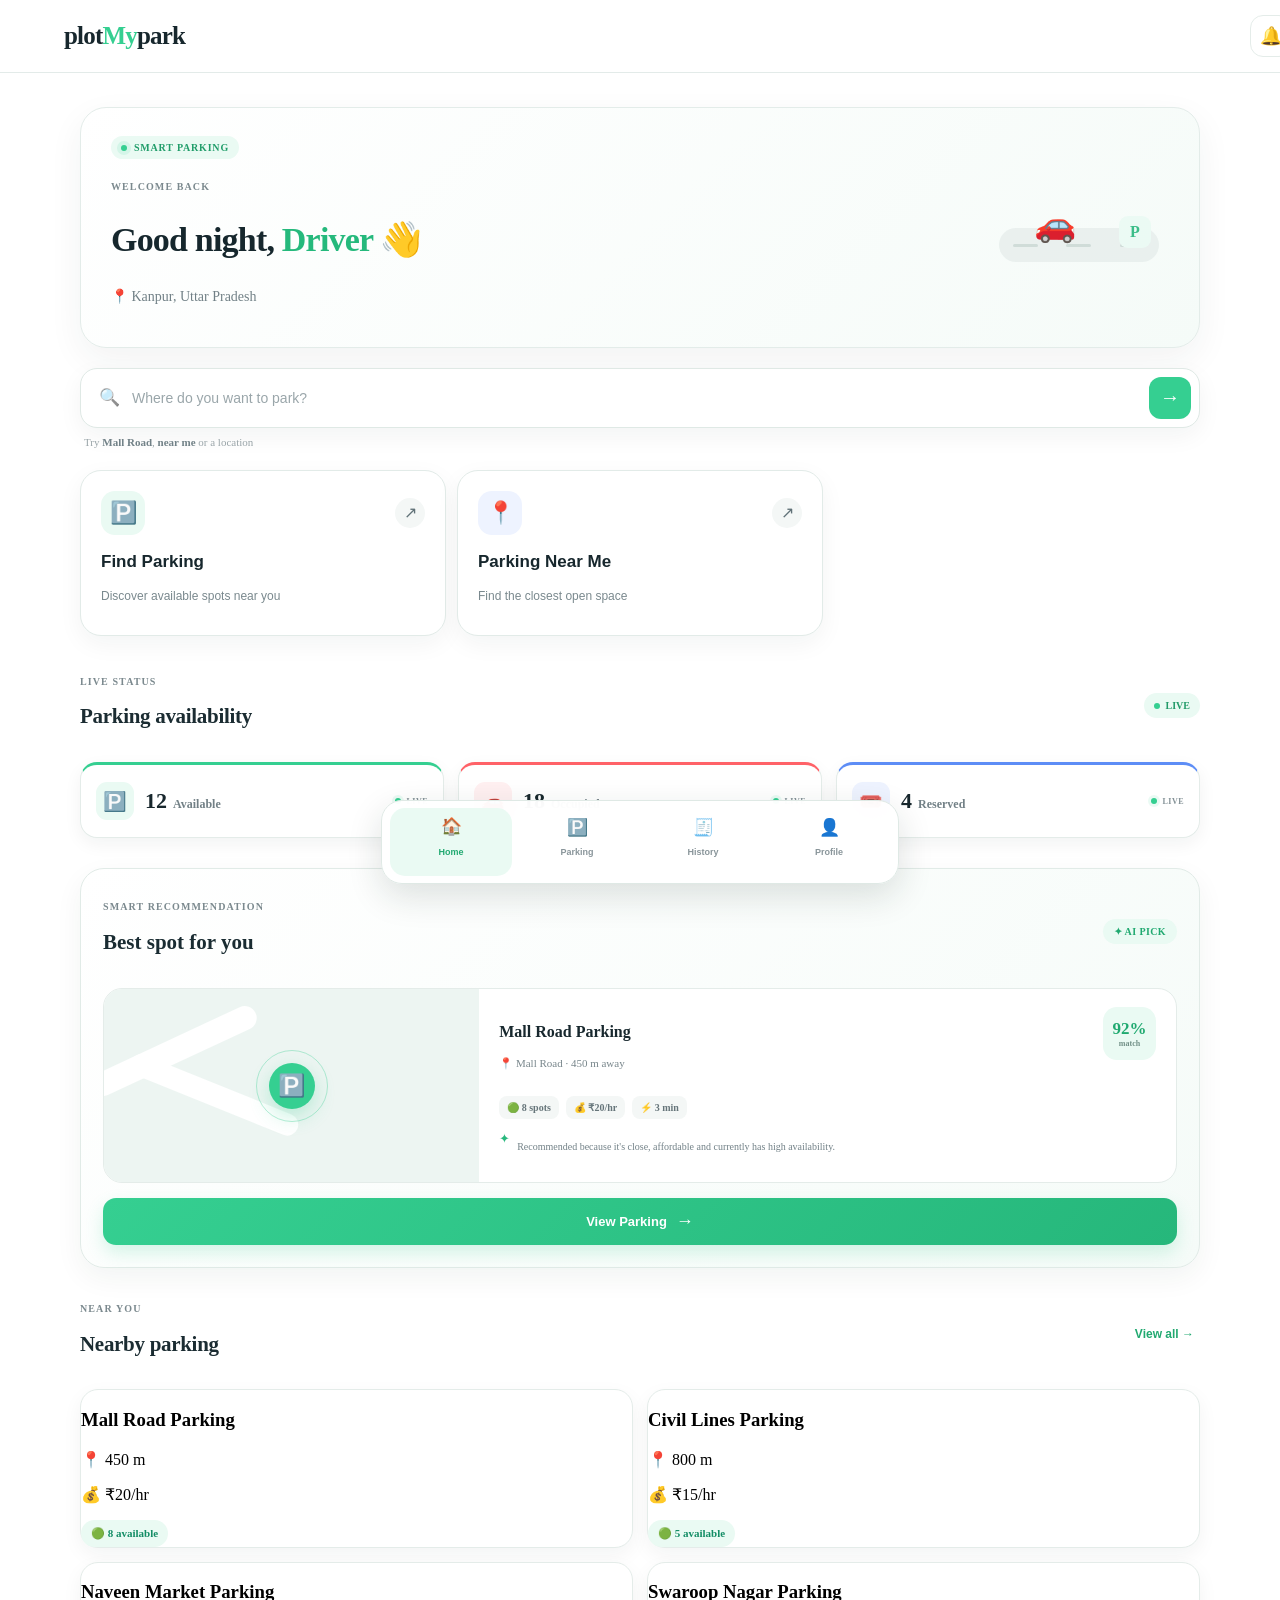
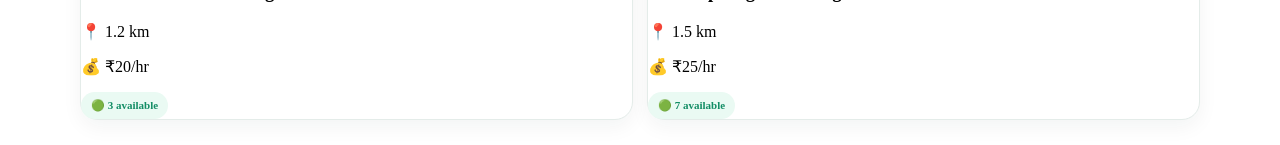
==== commit d5527d57: "Fix user greeting and name display" ====
--- a/home.html
+++ b/home.html
@@ -89,15 +89,10 @@
 
 
                 <h1>
-
-                    Good afternoon,
-                    <span id="userName">
-                        Driver
-                    </span>
-
-                    👋
-
-                </h1>
+    <span id="greeting">Good afternoon</span>,
+    <span id="userName">Driver</span>
+    👋
+</h1>
 
 
                 <p class="location">
--- a/css/style.css
+++ b/css/style.css
@@ -9883,4 +9883,228 @@
     .reservation-card {
         padding: 16px;
     }
+}
+/* =========================
+   REGISTER PAGE
+========================= */
+
+.register-container {
+    min-height: 100vh;
+    display: flex;
+    justify-content: center;
+    align-items: center;
+    padding: 20px;
+    background: linear-gradient(135deg, #eef4ff, #dce9ff);
+}
+
+.register-card {
+    width: 400px;
+    background: #ffffff;
+    padding: 35px;
+    border-radius: 18px;
+    box-shadow: 0 10px 30px rgba(0, 0, 0, 0.12);
+}
+
+.register-card h1 {
+    text-align: center;
+    color: #2563eb;
+    font-size: 30px;
+    margin-bottom: 8px;
+}
+
+.register-subtitle {
+    text-align: center;
+    color: #666;
+    margin-bottom: 25px;
+}
+
+.input-group {
+    margin-bottom: 17px;
+}
+
+.input-group label {
+    display: block;
+    margin-bottom: 7px;
+    font-weight: 600;
+    color: #333;
+}
+
+.input-group input {
+    width: 100%;
+    padding: 12px 14px;
+    border: 1px solid #d6d6d6;
+    border-radius: 9px;
+    font-size: 15px;
+    outline: none;
+}
+
+.input-group input:focus {
+    border-color: #2563eb;
+    box-shadow: 0 0 0 2px rgba(37, 99, 235, 0.1);
+}
+
+.register-btn {
+    width: 100%;
+    padding: 13px;
+    border: none;
+    border-radius: 9px;
+    background: #2563eb;
+    color: white;
+    font-size: 16px;
+    font-weight: bold;
+    cursor: pointer;
+    margin-top: 5px;
+}
+
+.register-btn:hover {
+    background: #1d4ed8;
+}
+
+.login-text {
+    text-align: center;
+    margin-top: 20px;
+    color: #666;
+}
+
+.login-text a {
+    color: #2563eb;
+    text-decoration: none;
+    font-weight: bold;
+}
+
+.login-text a:hover {
+    text-decoration: underline;
+}
+/* =========================
+   FULL SCREEN RESPONSIVE FIX
+========================= */
+
+html,
+body {
+    width: 100%;
+    min-height: 100%;
+    margin: 0;
+}
+
+body {
+    min-height: 100vh;
+    padding: 20px;
+}
+
+/* Full desktop screen */
+.register-container {
+    width: 100%;
+    max-width: 100%;
+    min-height: calc(100vh - 40px);
+
+    display: flex;
+    flex-direction: column;
+    justify-content: center;
+    align-items: center;
+
+    margin: 0 auto;
+}
+
+/* Keep form inputs at a comfortable size */
+.register-container form {
+    width: 100%;
+    max-width: 400px;
+}
+
+/* Mobile */
+@media (max-width: 600px) {
+
+    body {
+        padding: 10px;
+    }
+
+    .register-container {
+        min-height: calc(100vh - 20px);
+        padding: 25px 20px;
+    }
+
+    .register-container form {
+        max-width: 100%;
+    }
+}
+/* =========================
+   FIX INDEX PAGE DESKTOP LAYOUT
+========================= */
+
+html,
+body {
+    width: 100%;
+    min-height: 100%;
+    margin: 0;
+    padding: 0;
+}
+
+body {
+    min-height: 100vh;
+    width: 100%;
+    overflow-x: hidden;
+}
+
+/* Main page wrapper */
+.container,
+.main-container,
+.login-container,
+.auth-container {
+    width: 100%;
+    max-width: 100%;
+    margin-left: auto;
+    margin-right: auto;
+}
+
+/* Center login / create account section */
+.login-container,
+.auth-container {
+    display: flex;
+    justify-content: center;
+    align-items: center;
+}
+
+/* If your page uses a main section */
+main {
+    width: 100%;
+    max-width: 100%;
+    margin: 0 auto;
+}
+
+/* =========================
+   DESKTOP
+========================= */
+
+@media (min-width: 769px) {
+
+    body {
+        min-height: 100vh;
+    }
+
+    .login-container,
+    .auth-container {
+        min-height: 100vh;
+        justify-content: center;
+        align-items: center;
+    }
+}
+
+
+/* =========================
+   MOBILE
+========================= */
+
+@media (max-width: 768px) {
+
+    body {
+        width: 100%;
+        overflow-x: hidden;
+    }
+
+    .login-container,
+    .auth-container {
+        width: 100%;
+        min-height: 100vh;
+        padding: 20px;
+    }
 }
